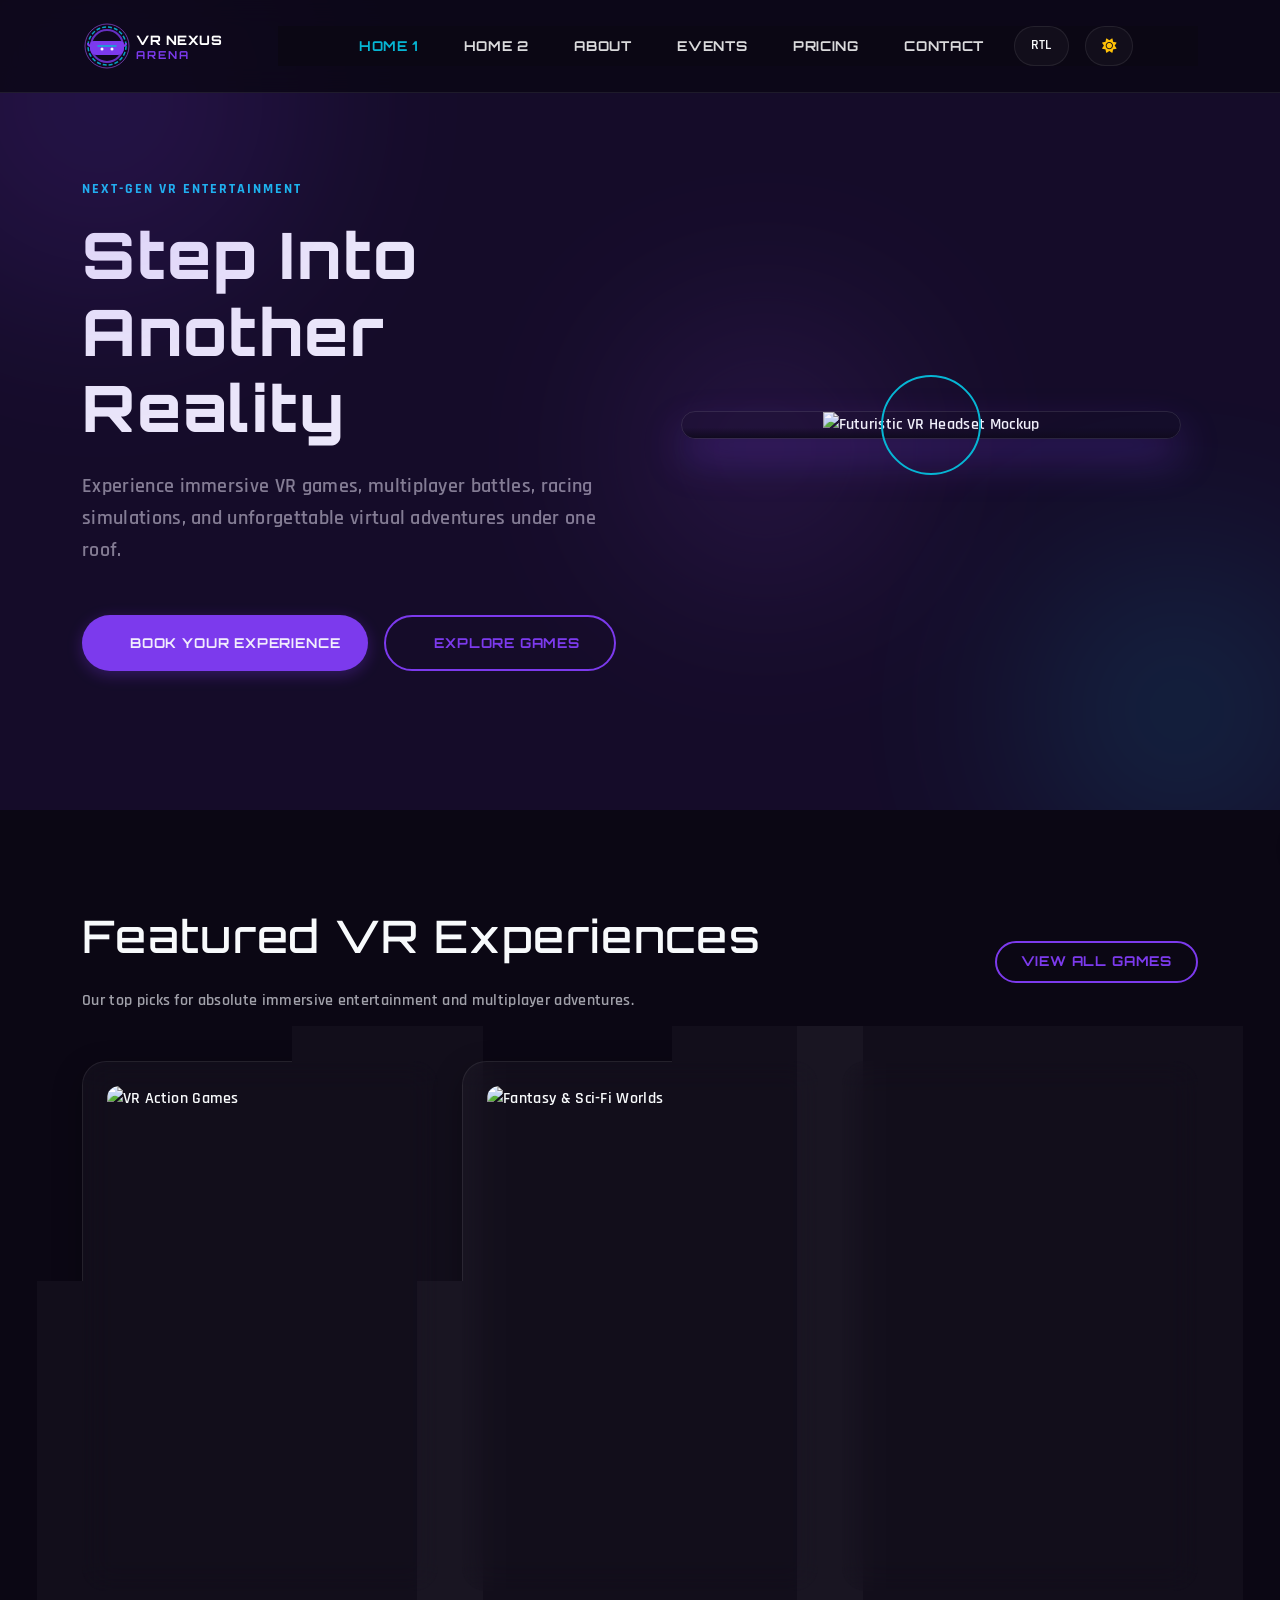
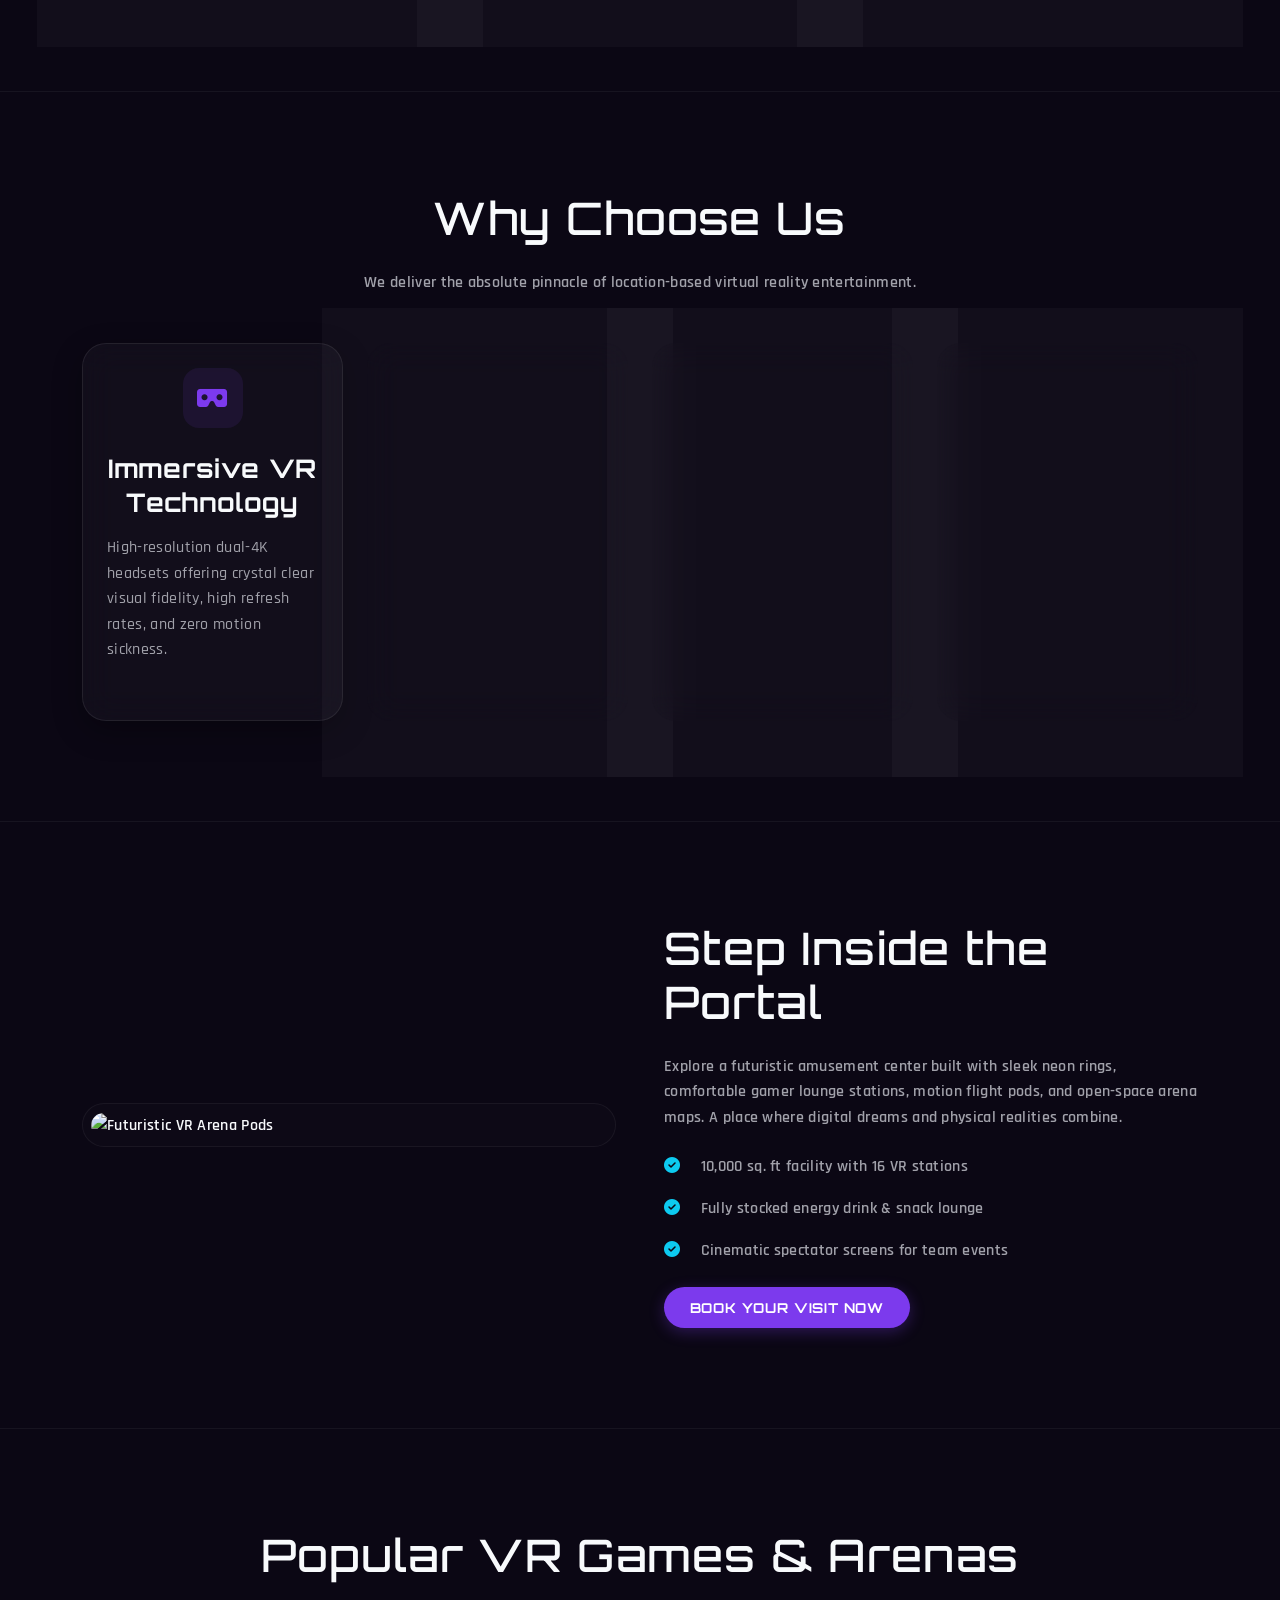
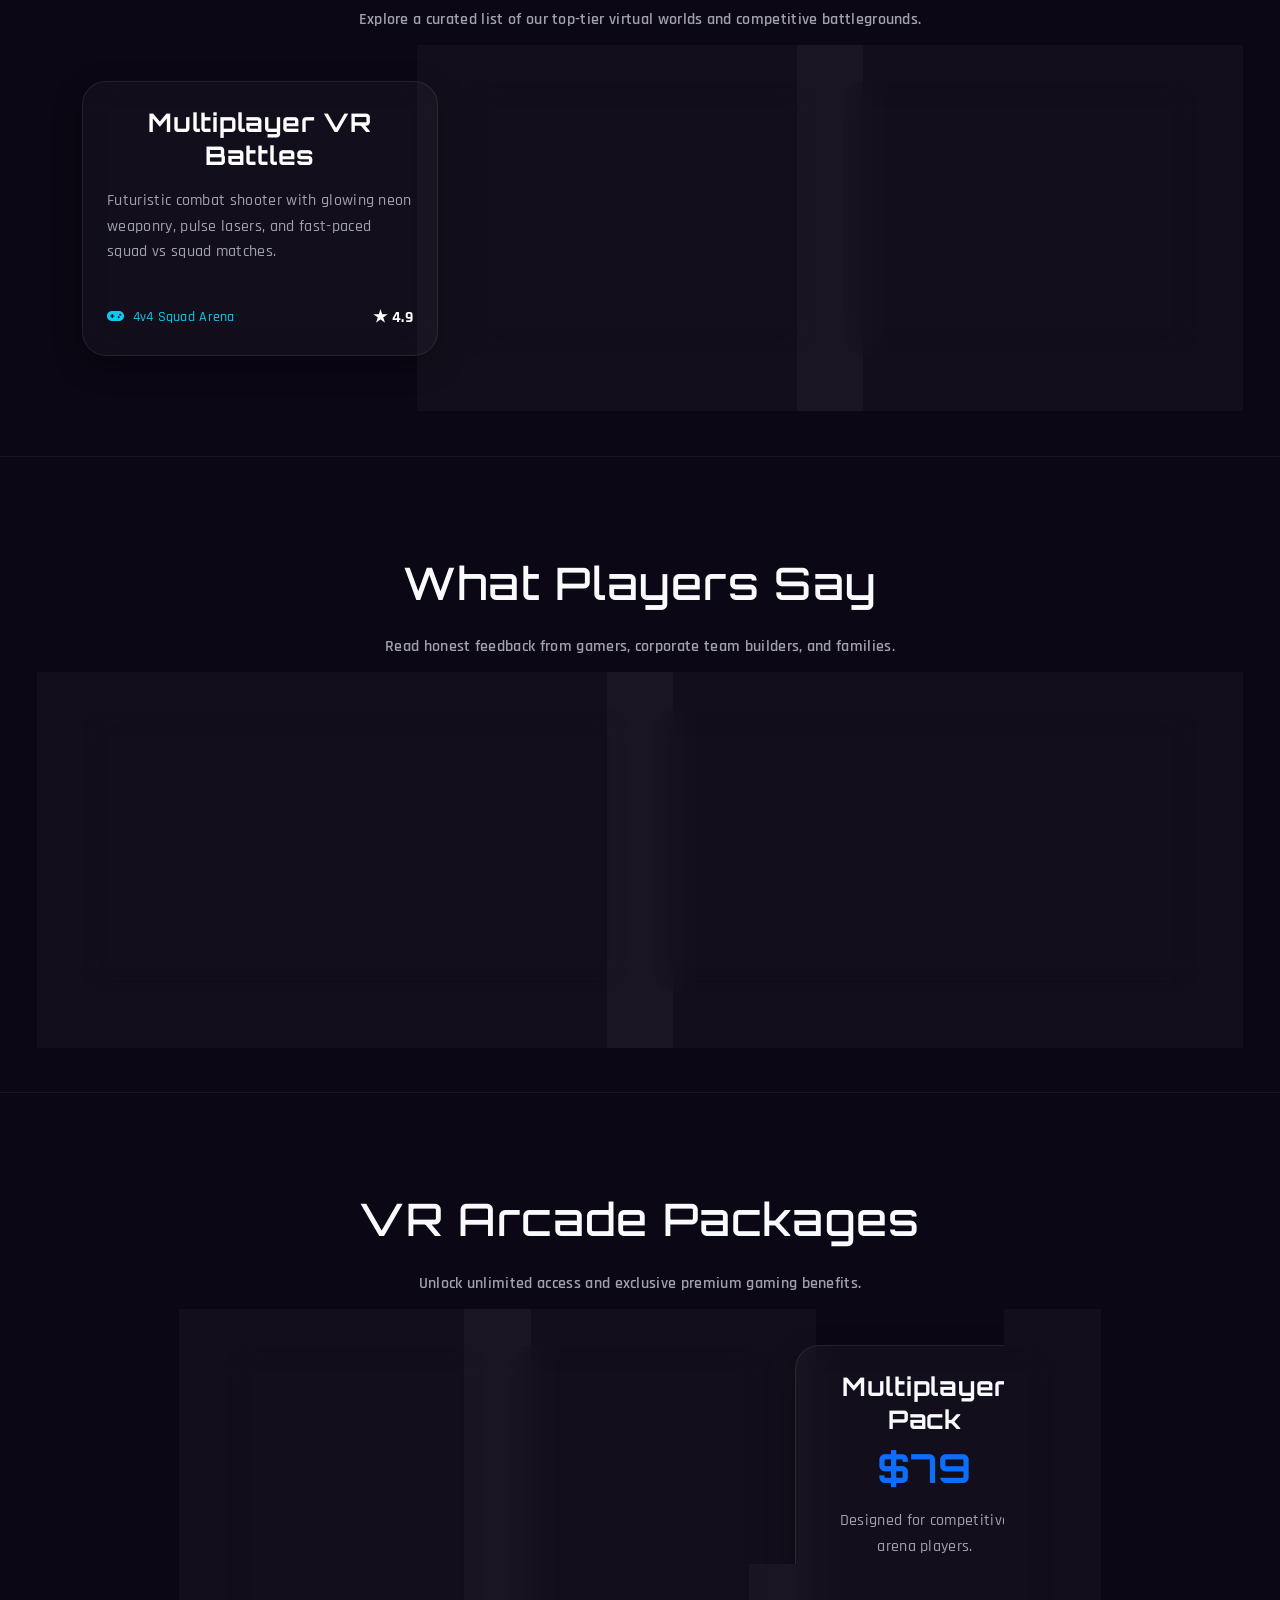
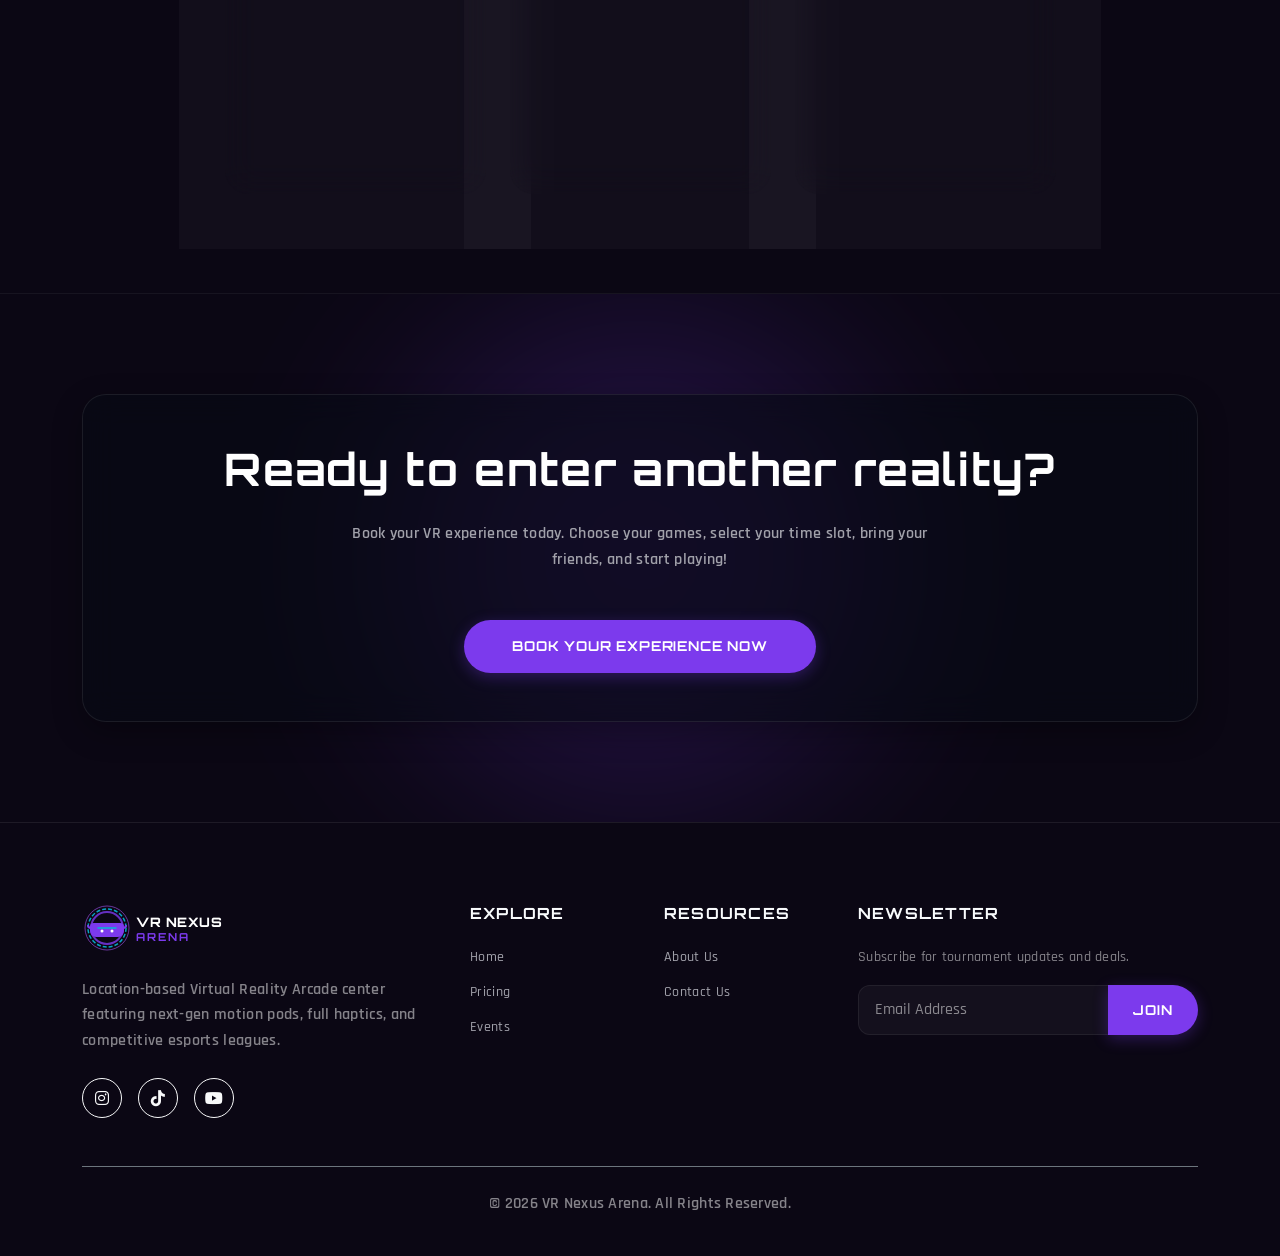
==== index.html @ faa91c92 "feat: complete VR & Immersive Gaming Arcade website theme, content, and gaming typography" ====
<!DOCTYPE html>
<html lang="en">
<head>
    <meta charset="UTF-8">
    <meta name="viewport" content="width=device-width, initial-scale=1.0">
    <title>VR Nexus Arena | Step Beyond Reality</title>
    <meta name="description" content="Enter worlds beyond imagination at VR Nexus Arena. Immersive virtual reality experiences, multiplayer battles, racing simulators, and gaming for all ages.">
    
    <!-- Bootstrap 5 CSS -->
    <link href="https://cdn.jsdelivr.net/npm/bootstrap@5.3.2/dist/css/bootstrap.min.css" rel="stylesheet">
    
    <!-- Font Awesome -->
    <link rel="stylesheet" href="https://cdnjs.cloudflare.com/ajax/libs/font-awesome/6.4.2/css/all.min.css">
    
    <!-- Swiper CSS -->
    <link rel="stylesheet" href="https://cdn.jsdelivr.net/npm/swiper@11/swiper-bundle.min.css">
    
    <!-- Custom CSS -->
    <link rel="stylesheet" href="assets/css/style.css">
    <link rel="stylesheet" href="assets/css/dark-mode.css">
    <link rel="stylesheet" href="assets/css/rtl.css">
    
    <!-- Custom Page Styles for Home 1 -->
    <style>
        .hero-visual-card {
            border-radius: 30px;
            overflow: hidden;
            box-shadow: 0 20px 40px rgba(124, 58, 237, 0.3);
            border: 1px solid rgba(255, 255, 255, 0.1);
            position: relative;
        }
        .hero-visual-card::after {
            content: '';
            position: absolute;
            top: 0; left: 0; right: 0; bottom: 0;
            background: linear-gradient(to bottom, transparent 60%, var(--dark-bg) 100%);
        }
        .pulse-ring {
            position: absolute;
            top: 50%;
            left: 50%;
            transform: translate(-50%, -50%);
            width: 100px;
            height: 100px;
            border-radius: 50%;
            border: 2px solid var(--secondary-color);
            animation: pulse-glow 2.5s infinite ease-out;
            pointer-events: none;
            z-index: 2;
        }
        @keyframes pulse-glow {
            0% { width: 100px; height: 100px; opacity: 1; }
            100% { width: 300px; height: 300px; opacity: 0; }
        }
        .feature-icon-wrapper {
            width: 60px;
            height: 60px;
            border-radius: 16px;
            background: rgba(124, 58, 237, 0.1);
            color: var(--primary-color);
            display: flex;
            align-items: center;
            justify-content: center;
            font-size: 1.5rem;
            margin: 0 auto 1.5rem auto;
            transition: var(--transition-smooth);
        }
        .glass-card:hover .feature-icon-wrapper {
            background: var(--primary-color);
            color: var(--text-light);
            transform: scale(1.1);
        }
        .card-img-top-wrap {
            height: 240px;
            overflow: hidden;
            border-radius: 12px;
            margin-bottom: 1.5rem;
            position: relative;
        }
        .card-img-top-wrap img {
            width: 100%;
            height: 100%;
            object-fit: cover;
            transition: var(--transition-smooth);
        }
        .glass-card:hover .card-img-top-wrap img {
            transform: scale(1.1);
        }
    </style>
    <link rel="icon" type="image/svg+xml" href="data:image/svg+xml,%3Csvg xmlns='http://www.w3.org/2000/svg' viewBox='0 0 64 64'%3E%3Crect width='64' height='64' rx='12' fill='%230B0714'/%3E%3Ccircle cx='32' cy='32' r='20' fill='none' stroke='%2306B6D4' stroke-width='2'/%3E%3Cpath d='M18 26h28a2 2 0 0 1 2 2v6a4 4 0 0 1-4 4H22a4 4 0 0 1-4-4v-6a2 2 0 0 1 2-2z' fill='%237C3AED'/%3E%3C/svg%3E">
</head>
<body class="dark-mode">

    <!-- Navbar -->
    <nav class="navbar navbar-expand-xl fixed-top navbar-custom py-3">
        <div class="container">
            <a class="navbar-brand d-flex align-items-center" href="index.html">
                <!-- SVG LOGO -->
                <svg xmlns="http://www.w3.org/2000/svg" viewBox="0 0 180 50" width="180" height="50" style="display: inline-block; vertical-align: middle;">
                  <circle cx="25" cy="25" r="16" fill="none" class="logo-ring-1" stroke-width="2" opacity="0.8" />
                  <circle cx="25" cy="25" r="19" fill="none" class="logo-ring-2" stroke-width="1.5" stroke-dasharray="4 2" opacity="0.9" />
                  <circle cx="25" cy="25" r="22" fill="none" class="logo-ring-3" stroke-width="1" opacity="0.6" />
                  <path d="M12 21h26a3 3 0 0 1 3 3v4a5 5 0 0 1-5 5H14a5 5 0 0 1-5-5v-4a3 3 0 0 1 3-3z" class="logo-visor" stroke-width="2" />
                  <path d="M16 25h18" class="logo-visor-accent" stroke-width="1.5" stroke-linecap="round" />
                  <circle cx="20" cy="28" r="1.5" class="logo-visor-dot" />
                  <circle cx="30" cy="28" r="1.5" class="logo-visor-dot" />
                  <path d="M9 25c-2 0-3-1-3-3" fill="none" class="logo-ring-1" stroke-width="2" />
                  <path d="M41 25c2 0 3-1 3-3" fill="none" class="logo-ring-1" stroke-width="2" />
                  <text class="logo-text-primary" x="54" y="24" font-family="'Orbitron', sans-serif" font-size="13" font-weight="800" letter-spacing="0.5">VR NEXUS</text>
                  <text class="logo-text-secondary" x="54" y="38" font-family="'Orbitron', sans-serif" font-size="11" font-weight="700" letter-spacing="2">ARENA</text>
                </svg>
            </a>
            <button class="navbar-toggler border-0 shadow-none" type="button" data-bs-toggle="offcanvas" data-bs-target="#offcanvasNavbar" aria-controls="offcanvasNavbar">
                <i class="fa-solid fa-bars fs-3"></i>
            </button>
            <div class="offcanvas offcanvas-end" tabindex="-1" id="offcanvasNavbar" aria-labelledby="offcanvasNavbarLabel">
                <div class="offcanvas-header justify-content-between border-bottom border-secondary">
                    <a class="navbar-brand d-flex align-items-center" href="index.html">
                        <!-- SVG LOGO -->
                        <svg xmlns="http://www.w3.org/2000/svg" viewBox="0 0 180 50" width="180" height="50" style="display: inline-block; vertical-align: middle;">
                          <circle cx="25" cy="25" r="16" fill="none" class="logo-ring-1" stroke-width="2" opacity="0.8" />
                          <circle cx="25" cy="25" r="19" fill="none" class="logo-ring-2" stroke-width="1.5" stroke-dasharray="4 2" opacity="0.9" />
                          <circle cx="25" cy="25" r="22" fill="none" class="logo-ring-3" stroke-width="1" opacity="0.6" />
                          <path d="M12 21h26a3 3 0 0 1 3 3v4a5 5 0 0 1-5 5H14a5 5 0 0 1-5-5v-4a3 3 0 0 1 3-3z" class="logo-visor" stroke-width="2" />
                          <path d="M16 25h18" class="logo-visor-accent" stroke-width="1.5" stroke-linecap="round" />
                          <circle cx="20" cy="28" r="1.5" class="logo-visor-dot" />
                          <circle cx="30" cy="28" r="1.5" class="logo-visor-dot" />
                          <path d="M9 25c-2 0-3-1-3-3" fill="none" class="logo-ring-1" stroke-width="2" />
                          <path d="M41 25c2 0 3-1 3-3" fill="none" class="logo-ring-1" stroke-width="2" />
                          <text class="logo-text-primary" x="54" y="24" font-family="'Orbitron', sans-serif" font-size="13" font-weight="800" letter-spacing="0.5">VR NEXUS</text>
                          <text class="logo-text-secondary" x="54" y="38" font-family="'Orbitron', sans-serif" font-size="11" font-weight="700" letter-spacing="2">ARENA</text>
                        </svg>
                    </a>
                    <button type="button" class="btn-close" data-bs-dismiss="offcanvas" aria-label="Close"></button>
                </div>
                <div class="offcanvas-body">
                    <ul class="navbar-nav ms-auto align-items-xl-center">
                        <li class="nav-item"><a class="nav-link active" href="index.html">Home 1</a></li>
                        <li class="nav-item"><a class="nav-link" href="home2.html">Home 2</a></li>
                        <li class="nav-item"><a class="nav-link" href="about.html">About</a></li>
                        <li class="nav-item"><a class="nav-link" href="events.html">Events</a></li>
                        <li class="nav-item"><a class="nav-link" href="pricing.html">Pricing</a></li>
                        <li class="nav-item"><a class="nav-link" href="contact.html">Contact</a></li>
                        <li class="nav-item ms-xl-3 d-flex gap-2 mt-3 mt-xl-0 align-items-center justify-content-center">
                            <a href="#" id="rtl-toggle" class="topbar-action px-3" aria-label="Toggle RTL">RTL</a>
                            <a href="#" id="theme-toggle" class="topbar-action px-3" aria-label="Toggle theme"><i class="fa-solid fa-moon"></i></a>
                        </li>
                    </ul>
                </div>
            </div>
        </div>
    </nav>

    <!-- Hero Section -->
    <header class="hero-section">
        <div class="hero-overlay"></div>
        <div class="glow-orb orb-1"></div>
        <div class="glow-orb orb-2"></div>
        <div class="glow-orb orb-3"></div>
        
        <div class="container hero-content">
            <div class="row align-items-center g-5 text-start">
                <div class="col-lg-6 text-center text-lg-start">
                    <p class="text-uppercase fw-bold text-info small mb-3" style="letter-spacing: 2px;">NEXT-GEN VR ENTERTAINMENT</p>
                    <h1 class="hero-title mb-4">Step Into Another Reality</h1>
                    <p class="lead mb-5 text-white-50" style="max-width: 550px;">Experience immersive VR games, multiplayer battles, racing simulations, and unforgettable virtual adventures under one roof.</p>
                    <div class="hero-cta d-flex gap-3 justify-content-center justify-content-lg-start flex-column flex-sm-row">
                        <button type="button" class="btn btn-premium px-5 py-3" data-bs-toggle="modal" data-bs-target="#bookingModal">Book Your Experience</button>
                        <a href="pricing.html" class="btn btn-outline-premium px-5 py-3">Explore Games</a>
                    </div>
                </div>
                <div class="col-lg-6 text-center position-relative">
                    <div class="pulse-ring"></div>
                    <div class="hero-visual-card mx-auto" style="max-width: 500px;">
                        <img src="https://images.unsplash.com/photo-1593508512255-86ab42a8e620?w=800&q=80" alt="Futuristic VR Headset Mockup" class="img-fluid" style="width: 100%; height: auto;">
                    </div>
                </div>
            </div>
        </div>
    </header>

    <!-- Main Content -->
    <main>
        <!-- Featured Experiences (Swiper) -->
        <section class="section-padding" style="background: rgba(255,255,255,0.01);">
            <div class="container">
                <div class="d-flex flex-column flex-md-row justify-content-between align-items-center mb-5 fade-up">
                    <div class="text-center text-md-start">
                        <h2 class="section-title text-start">Featured VR Experiences</h2>
                        <p class="text-muted mb-0">Our top picks for absolute immersive entertainment and multiplayer adventures.</p>
                    </div>
                    <a href="pricing.html" class="btn btn-outline-premium mt-4 mt-md-0">View All Games</a>
                </div>

                <div class="row g-4">
                    <!-- Card 1 -->
                    <div class="col-lg-4">
                        <div class="glass-card p-4 h-100 d-flex flex-column">
                            <div class="card-img-top-wrap">
                                <img src="https://encrypted-tbn0.gstatic.com/images?q=tbn:ANd9GcSDJVJPW1FenTFkZV3Kf7AJ3zDolTMUZGITcjbRr8s4XozxHO5q-CiFyrs&s=10" alt="VR Action Games">
                            </div>
                            <h4 class="text-white mb-2">VR Action Games</h4>
                            <p class="text-muted small mb-4">Fight off hordes of the undead together with your friends in tactical combat and post-apocalyptic environments.</p>
                            <div class="d-flex justify-content-between align-items-center mt-auto">
                                <span class="text-info small"><i class="fa-regular fa-clock me-1"></i> 45 Mins</span>
                                <button type="button" class="btn btn-outline-premium btn-sm py-2" data-bs-toggle="modal" data-bs-target="#bookingModal">Book Session</button>
                            </div>
                        </div>
                    </div>
                    <!-- Card 2 -->
                    <div class="col-lg-4">
                        <div class="glass-card p-4 h-100 d-flex flex-column">
                            <div class="card-img-top-wrap">
                                <img src="https://images.unsplash.com/photo-1592478411213-6153e4ebc07d?w=800&q=80" alt="Fantasy & Sci-Fi Worlds" style="object-position: top;">
                            </div>
                            <h4 class="text-white mb-2">Fantasy & Sci-Fi Worlds</h4>
                            <p class="text-muted small mb-4">Navigate through starry galaxies, steer cosmic spaceships, and explore uncharted alien civilizations.</p>
                            <div class="d-flex justify-content-between align-items-center mt-auto">
                                <span class="text-info small"><i class="fa-regular fa-clock me-1"></i> 60 Mins</span>
                                <button type="button" class="btn btn-outline-premium btn-sm py-2" data-bs-toggle="modal" data-bs-target="#bookingModal">Book Session</button>
                            </div>
                        </div>
                    </div>
                    <!-- Card 3 -->
                    <div class="col-lg-4">
                        <div class="glass-card p-4 h-100 d-flex flex-column">
                            <div class="card-img-top-wrap">
                                <img src="https://images.unsplash.com/photo-1511512578047-dfb367046420?w=800&q=80" alt="Racing & Driving Simulators">
                            </div>
                            <h4 class="text-white mb-2">Racing & Driving Simulators</h4>
                            <p class="text-muted small mb-4">Sit inside full-motion gaming rigs and race precision supercars around world-famous championship tracks.</p>
                            <div class="d-flex justify-content-between align-items-center mt-auto">
                                <span class="text-info small"><i class="fa-regular fa-clock me-1"></i> 30 Mins</span>
                                <button type="button" class="btn btn-outline-premium btn-sm py-2" data-bs-toggle="modal" data-bs-target="#bookingModal">Book Session</button>
                            </div>
                        </div>
                    </div>
                </div>

            </div>
        </section>

        <!-- Why Choose Us -->
        <section class="section-padding bg-light">
            <div class="container">
                <div class="text-center mb-5 fade-up">
                    <h2 class="section-title">Why Choose Us</h2>
                    <p class="text-muted mx-auto" style="max-width: 600px;">We deliver the absolute pinnacle of location-based virtual reality entertainment.</p>
                </div>
                
                <div class="row g-4">
                    <div class="col-md-6 col-lg-3 fade-up">
                        <div class="glass-card p-4 text-center text-lg-start h-100">
                            <div class="feature-icon-wrapper">
                                <i class="fa-solid fa-vr-cardboard"></i>
                            </div>
                            <h4 class="mb-3">Immersive VR Technology</h4>
                            <p class="text-muted small mb-0">High-resolution dual-4K headsets offering crystal clear visual fidelity, high refresh rates, and zero motion sickness.</p>
                        </div>
                    </div>
                    <div class="col-md-6 col-lg-3 fade-up" style="transition-delay: 0.1s;">
                        <div class="glass-card p-4 text-center text-lg-start h-100">
                            <div class="feature-icon-wrapper" style="color: var(--secondary-color); background: rgba(6, 182, 212, 0.1);">
                                <i class="fa-solid fa-gamepad"></i>
                            </div>
                            <h4 class="mb-3">Premium Gaming Equipment</h4>
                            <p class="text-muted small mb-0">Bhaptics tactile feedback vests, force-feedback racing rigs, and omni treadmills for complete sensory immersion.</p>
                        </div>
                    </div>
                    <div class="col-md-6 col-lg-3 fade-up" style="transition-delay: 0.2s;">
                        <div class="glass-card p-4 text-center text-lg-start h-100">
                            <div class="feature-icon-wrapper" style="color: var(--accent-color); background: rgba(168, 85, 247, 0.1);">
                                <i class="fa-solid fa-people-group"></i>
                            </div>
                            <h4 class="mb-3">Multiplayer Experiences</h4>
                            <p class="text-muted small mb-0">Full-scale multiplayer arena maps that sync up squads inside a single shared virtual room with real-time tracking.</p>
                        </div>
                    </div>
                    <div class="col-md-6 col-lg-3 fade-up" style="transition-delay: 0.3s;">
                        <div class="glass-card p-4 text-center text-lg-start h-100">
                            <div class="feature-icon-wrapper" style="color: var(--highlight-color); background: rgba(34, 211, 238, 0.1);">
                                <i class="fa-solid fa-shield-halved"></i>
                            </div>
                            <h4 class="mb-3">Friendly & Safe Environment</h4>
                            <p class="text-muted small mb-0">Spacious physical game pods designed for player safety, medical-grade sanitizing after every run, and dedicated guides.</p>
                        </div>
                    </div>
                </div>
            </div>
        </section>

        <!-- VR Arena Preview (Showcase) -->
        <section class="section-padding" style="background: rgba(8,11,20,0.5);">
            <div class="container">
                <div class="row align-items-center g-5">
                    <div class="col-lg-6 fade-up">
                        <div class="position-relative p-2" style="border: 1px solid rgba(255,255,255,0.05); border-radius: 24px; background: rgba(255,255,255,0.01);">
                            <img src="https://images.unsplash.com/photo-1538481199705-c710c4e965fc?w=800&q=80" alt="Futuristic VR Arena Pods" class="img-fluid rounded-4">
                        </div>
                    </div>
                    <div class="col-lg-6 fade-up" style="transition-delay: 0.2s;">
                        <h2 class="section-title text-center text-lg-start mb-4">Step Inside the Portal</h2>
                        <p class="text-muted mb-4">Explore a futuristic amusement center built with sleek neon rings, comfortable gamer lounge stations, motion flight pods, and open-space arena maps. A place where digital dreams and physical realities combine.</p>
                        <ul class="list-unstyled text-muted mb-4">
                            <li class="mb-3"><i class="fa-solid fa-circle-check text-info me-3"></i> 10,000 sq. ft facility with 16 VR stations</li>
                            <li class="mb-3"><i class="fa-solid fa-circle-check text-info me-3"></i> Fully stocked energy drink & snack lounge</li>
                            <li class="mb-3"><i class="fa-solid fa-circle-check text-info me-3"></i> Cinematic spectator screens for team events</li>
                        </ul>
                        <div class="text-center text-lg-start">
                            <button type="button" class="btn btn-premium" data-bs-toggle="modal" data-bs-target="#bookingModal">Book Your Visit Now</button>
                        </div>
                    </div>
                </div>
            </div>
        </section>

        <!-- Popular Games Grid -->
        <section class="section-padding bg-light">
            <div class="container">
                <div class="text-center mb-5 fade-up">
                    <h2 class="section-title">Popular VR Games & Arenas</h2>
                    <p class="text-muted mx-auto" style="max-width: 600px;">Explore a curated list of our top-tier virtual worlds and competitive battlegrounds.</p>
                </div>
                
                <div class="row g-4 justify-content-md-center">
                    <!-- Game 1 -->
                    <div class="col-md-6 col-lg-4 fade-up">
                        <div class="glass-card p-4 h-100 d-flex flex-column">
                            <h4 class="mb-3 text-white">Multiplayer VR Battles</h4>
                            <p class="text-muted small">Futuristic combat shooter with glowing neon weaponry, pulse lasers, and fast-paced squad vs squad matches.</p>
                            <div class="d-flex justify-content-between align-items-center mt-auto pt-4">
                                <span class="text-info small"><i class="fa-solid fa-gamepad me-1"></i> 4v4 Squad Arena</span>
                                <span class="text-white fw-bold">★ 4.9</span>
                            </div>
                        </div>
                    </div>
                    <!-- Game 2 -->
                    <div class="col-md-6 col-lg-4 fade-up" style="transition-delay: 0.1s;">
                        <div class="glass-card p-4 h-100 d-flex flex-column">
                            <h4 class="mb-3 text-white">Horror & Adventure</h4>
                            <p class="text-muted small">Haunted survival encounters and mysterious escape labyrinths designed for brave players and teams.</p>
                            <div class="d-flex justify-content-between align-items-center mt-auto pt-4">
                                <span class="text-info small"><i class="fa-solid fa-ghost me-1"></i> Immersive Horror</span>
                                <span class="text-white fw-bold">★ 4.8</span>
                            </div>
                        </div>
                    </div>
                    <!-- Game 3 -->
                    <div class="col-md-6 col-lg-4 fade-up" style="transition-delay: 0.2s;">
                        <div class="glass-card p-4 h-100 d-flex flex-column">
                            <h4 class="mb-3 text-white">Sports VR & Racing</h4>
                            <p class="text-muted small">Step into VR boxing rings, extreme flight simulations, and high-speed formula track championships.</p>
                            <div class="d-flex justify-content-between align-items-center mt-auto pt-4">
                                <span class="text-info small"><i class="fa-solid fa-flag-checkered me-1"></i> Motion Simulator</span>
                                <span class="text-white fw-bold">★ 4.9</span>
                            </div>
                        </div>
                    </div>
                </div>
            </div>
        </section>

        <!-- Customer Reviews -->
        <section class="section-padding" style="background: rgba(8,11,20,0.6);">
            <div class="container">
                <div class="text-center mb-5 fade-up">
                    <h2 class="section-title">What Players Say</h2>
                    <p class="text-muted mx-auto" style="max-width: 600px;">Read honest feedback from gamers, corporate team builders, and families.</p>
                </div>
                
                <div class="row g-4">
                    <div class="col-md-6 fade-up">
                        <div class="glass-card p-5 position-relative overflow-hidden h-100">
                            <i class="fa-solid fa-quote-right position-absolute top-0 end-0 p-4 fs-1 opacity-10 text-primary"></i>
                            <div class="d-flex align-items-center mb-4">
                                <img src="https://images.unsplash.com/photo-1560250097-0b93528c311a?w=100&q=80" alt="Reviewer" class="rounded-circle me-3" style="width: 60px; height: 60px; object-fit: cover;">
                                <div>
                                    <h5 class="mb-0 text-white">Austin Mercer</h5>
                                    <span class="text-info small">Competitive VR Gamer</span>
                                </div>
                            </div>
                            <p class="text-muted fst-italic mb-0">"The multiplayer Battle Arena was mind-blowing! Absolutely zero latency, the trackers felt like a direct extension of my arms, and the graphics were spectacular. Can't wait to register for the next tournament."</p>
                        </div>
                    </div>
                    <div class="col-md-6 fade-up" style="transition-delay: 0.1s;">
                        <div class="glass-card p-5 position-relative overflow-hidden h-100">
                            <i class="fa-solid fa-quote-right position-absolute top-0 end-0 p-4 fs-1 opacity-10 text-primary"></i>
                            <div class="d-flex align-items-center mb-4">
                                <img src="https://images.unsplash.com/photo-1573496359142-b8d87734a5a2?w=100&q=80" alt="Reviewer" class="rounded-circle me-3" style="width: 60px; height: 60px; object-fit: cover;">
                                <div>
                                    <h5 class="mb-0 text-white">Elena Rostova</h5>
                                    <span class="text-info small">Corporate Event Coordinator</span>
                                </div>
                            </div>
                            <p class="text-muted fst-italic mb-0">"We booked the entire facility for our annual corporate team building event. The staff was incredibly helpful, explaining all gear to beginner users. Our team is still talking about the Zombie game weeks later!"</p>
                        </div>
                    </div>
                </div>
            </div>
        </section>

        <!-- Membership Plans -->
        <section class="section-padding bg-light">
            <div class="container">
                <div class="text-center mb-5 fade-up">
                    <h2 class="section-title">VR Arcade Packages</h2>
                    <p class="text-muted mx-auto" style="max-width: 600px;">Unlock unlimited access and exclusive premium gaming benefits.</p>
                </div>
                
                <div class="row g-4 justify-content-center">
                    <!-- Plan 1 -->
                    <div class="col-md-6 col-lg-3 fade-up">
                        <div class="glass-card p-4 text-center h-100 d-flex flex-column">
                            <h4 class="mb-2">Quick VR Session</h4>
                            <h3 class="display-6 fw-bold mb-3 text-primary" style="font-family: var(--font-alt);">$25</h3>
                            <p class="text-muted small mb-4">Perfect for quick races or solo action trials.</p>
                            <ul class="list-unstyled text-muted small text-start mb-4 mt-auto">
                                <li class="mb-2"><i class="fa-solid fa-check text-info me-2"></i> 30 Mins Station Time</li>
                                <li class="mb-2"><i class="fa-solid fa-check text-info me-2"></i> Standard VR Pod Access</li>
                                <li class="mb-2"><i class="fa-solid fa-check text-info me-2"></i> Full Equipment Included</li>
                            </ul>
                            <button type="button" class="btn btn-outline-premium w-100 mt-auto" data-bs-toggle="modal" data-bs-target="#bookingModal">Book Session</button>
                        </div>
                    </div>
                    <!-- Plan 2 -->
                    <div class="col-md-6 col-lg-3 fade-up" style="transition-delay: 0.1s;">
                        <div class="glass-card p-4 text-center h-100 d-flex flex-column" style="border-color: var(--secondary-color) !important; box-shadow: 0 10px 25px rgba(6,182,212,0.15);">
                            <h4 class="mb-2">Explorer Pass</h4>
                            <h3 class="display-6 fw-bold mb-3 text-info" style="font-family: var(--font-alt);">$45</h3>
                            <p class="text-muted small mb-4">Ideal for gaming duos and squads.</p>
                            <ul class="list-unstyled text-muted small text-start mb-4 mt-auto">
                                <li class="mb-2"><i class="fa-solid fa-check text-info me-2"></i> 60 Mins Station Time</li>
                                <li class="mb-2"><i class="fa-solid fa-check text-info me-2"></i> All VR Experiences</li>
                                <li class="mb-2"><i class="fa-solid fa-check text-info me-2"></i> Bhaptics Vest Included</li>
                                <li class="mb-2"><i class="fa-solid fa-check text-info me-2"></i> 10% Snack/Drink Discount</li>
                            </ul>
                            <button type="button" class="btn btn-premium w-100 mt-auto" data-bs-toggle="modal" data-bs-target="#bookingModal">Book Session</button>
                        </div>
                    </div>
                    <!-- Plan 3 -->
                    <div class="col-md-6 col-lg-3 fade-up" style="transition-delay: 0.2s;">
                        <div class="glass-card p-4 text-center h-100 d-flex flex-column">
                            <h4 class="mb-2">Multiplayer Pack</h4>
                            <h3 class="display-6 fw-bold mb-3 text-primary" style="font-family: var(--font-alt);">$79</h3>
                            <p class="text-muted small mb-4">Designed for competitive arena players.</p>
                            <ul class="list-unstyled text-muted small text-start mb-4 mt-auto">
                                <li class="mb-2"><i class="fa-solid fa-check text-info me-2"></i> 90 Mins Multi-Station Time</li>
                                <li class="mb-2"><i class="fa-solid fa-check text-info me-2"></i> All Simulators & Rigs</li>
                                <li class="mb-2"><i class="fa-solid fa-check text-info me-2"></i> Full Haptics Integration</li>
                                <li class="mb-2"><i class="fa-solid fa-check text-info me-2"></i> Tournament Priority Entry</li>
                            </ul>
                            <button type="button" class="btn btn-outline-premium w-100 mt-auto" data-bs-toggle="modal" data-bs-target="#bookingModal">Book Session</button>
                        </div>
                    </div>
                </div>
            </div>
        </section>

        <!-- Booking CTA Section -->
        <section class="section-padding position-relative overflow-hidden">
            <div class="glow-orb" style="width: 500px; height: 500px; background: var(--primary-color); top: 50%; left: 50%; transform: translate(-50%, -50%); opacity: 0.2;"></div>
            <div class="container position-relative z-2">
                <div class="glass-card text-center py-5 fade-up" style="background: rgba(8,11,20,0.6) !important;">
                    <h2 class="text-white mb-4">Ready to enter another reality?</h2>
                    <p class="text-muted mb-5 mx-auto" style="max-width: 600px;">Book your VR experience today. Choose your games, select your time slot, bring your friends, and start playing!</p>
                    <button type="button" class="btn btn-premium px-5 py-3" data-bs-toggle="modal" data-bs-target="#bookingModal">Book Your Experience Now</button>
                </div>
            </div>
        </section>
    </main>

    <!-- Footer -->
    <footer class="footer">
        <div class="container">
            <div class="row g-5">
                <div class="col-lg-4 text-center text-lg-start">
                    <a class="navbar-brand d-inline-block mb-4" href="index.html">
                        <!-- SVG LOGO -->
                        <svg xmlns="http://www.w3.org/2000/svg" viewBox="0 0 180 50" width="180" height="50" style="display: inline-block; vertical-align: middle;">
                          <circle cx="25" cy="25" r="16" fill="none" class="logo-ring-1" stroke-width="2" opacity="0.8" />
                          <circle cx="25" cy="25" r="19" fill="none" class="logo-ring-2" stroke-width="1.5" stroke-dasharray="4 2" opacity="0.9" />
                          <circle cx="25" cy="25" r="22" fill="none" class="logo-ring-3" stroke-width="1" opacity="0.6" />
                          <path d="M12 21h26a3 3 0 0 1 3 3v4a5 5 0 0 1-5 5H14a5 5 0 0 1-5-5v-4a3 3 0 0 1 3-3z" class="logo-visor" stroke-width="2" />
                          <path d="M16 25h18" class="logo-visor-accent" stroke-width="1.5" stroke-linecap="round" />
                          <circle cx="20" cy="28" r="1.5" class="logo-visor-dot" />
                          <circle cx="30" cy="28" r="1.5" class="logo-visor-dot" />
                          <path d="M9 25c-2 0-3-1-3-3" fill="none" class="logo-ring-1" stroke-width="2" />
                          <path d="M41 25c2 0 3-1 3-3" fill="none" class="logo-ring-1" stroke-width="2" />
                          <text class="logo-text-primary" x="54" y="24" font-family="'Orbitron', sans-serif" font-size="13" font-weight="800" letter-spacing="0.5">VR NEXUS</text>
                          <text class="logo-text-secondary" x="54" y="38" font-family="'Orbitron', sans-serif" font-size="11" font-weight="700" letter-spacing="2">ARENA</text>
                        </svg>
                    </a>
                    <p class="text-white-50 mb-4">Location-based Virtual Reality Arcade center featuring next-gen motion pods, full haptics, and competitive esports leagues.</p>
                    <div class="d-flex gap-3 justify-content-center justify-content-lg-start">
                        <a href="#" class="btn btn-outline-light rounded-circle p-2" style="width: 40px; height: 40px; display: inline-flex; align-items: center; justify-content: center;"><i class="fa-brands fa-instagram"></i></a>
                        <a href="#" class="btn btn-outline-light rounded-circle p-2" style="width: 40px; height: 40px; display: inline-flex; align-items: center; justify-content: center;"><i class="fa-brands fa-tiktok"></i></a>
                        <a href="#" class="btn btn-outline-light rounded-circle p-2" style="width: 40px; height: 40px; display: inline-flex; align-items: center; justify-content: center;"><i class="fa-brands fa-youtube"></i></a>
                    </div>
                </div>
                <div class="col-lg-2 col-md-4 text-center text-md-start">
                    <h5 class="footer-title">Explore</h5>
                    <a href="index.html" class="footer-link">Home</a>
                    <a href="pricing.html" class="footer-link">Pricing</a>
                    <a href="events.html" class="footer-link">Events</a>
                </div>
                <div class="col-lg-2 col-md-4 text-center text-md-start">
                    <h5 class="footer-title">Resources</h5>
                    <a href="about.html" class="footer-link">About Us</a>
                    <a href="contact.html" class="footer-link">Contact Us</a>
                </div>
                <div class="col-lg-4 col-md-4 text-center text-md-start">
                    <h5 class="footer-title">Newsletter</h5>
                    <p class="text-white-50 small mb-3">Subscribe for tournament updates and deals.</p>
                    <div class="input-group mb-3 justify-content-center justify-content-md-start">
                        <input type="email" class="form-control bg-transparent text-white border-secondary shadow-none" placeholder="Email Address">
                        <button class="btn btn-premium" type="button">Join</button>
                    </div>
                </div>
            </div>
            <div class="border-top border-secondary mt-5 pt-4 text-center text-white-50 small">
                <p class="mb-0">&copy; 2026 VR Nexus Arena. All Rights Reserved.</p>
            </div>
        </div>
    </footer>

    <!-- Booking Modal -->
    <div class="modal fade" id="bookingModal" tabindex="-1" aria-labelledby="bookingModalLabel" aria-hidden="true">
        <div class="modal-dialog modal-dialog-centered modal-lg">
            <div class="modal-content glass-card p-4 text-start" style="background: var(--dark-bg) !important; border: 1px solid var(--primary-color) !important; color: white !important;">
                <div class="modal-header border-0 p-0 mb-4 justify-content-between">
                    <h3 class="modal-title" id="bookingModalLabel" style="font-family: var(--font-heading); font-weight: 800; color: white !important;">Book Your VR Session</h3>
                    <button type="button" class="btn-close btn-close-white" data-bs-dismiss="modal" aria-label="Close"></button>
                </div>
                <div class="modal-body p-0">
                    <div class="d-flex justify-content-between mb-4 text-center position-relative">
                        <div class="booking-step active" data-step="1" style="z-index: 1;">
                            <span class="step-num d-block rounded-circle bg-primary text-white mx-auto mb-2" style="width: 30px; height: 30px; line-height: 30px;">1</span>
                            <span class="step-title small" style="font-family: var(--font-alt);">Experience</span>
                        </div>
                        <div class="booking-step" data-step="2" style="z-index: 1;">
                            <span class="step-num d-block rounded-circle bg-secondary text-white mx-auto mb-2" style="width: 30px; height: 30px; line-height: 30px; background-color: rgba(255,255,255,0.1) !important;">2</span>
                            <span class="step-title small" style="font-family: var(--font-alt);">Date & Time</span>
                        </div>
                        <div class="booking-step" data-step="3" style="z-index: 1;">
                            <span class="step-num d-block rounded-circle bg-secondary text-white mx-auto mb-2" style="width: 30px; height: 30px; line-height: 30px; background-color: rgba(255,255,255,0.1) !important;">3</span>
                            <span class="step-title small" style="font-family: var(--font-alt);">Players</span>
                        </div>
                        <div class="booking-step" data-step="4" style="z-index: 1;">
                            <span class="step-num d-block rounded-circle bg-secondary text-white mx-auto mb-2" style="width: 30px; height: 30px; line-height: 30px; background-color: rgba(255,255,255,0.1) !important;">4</span>
                            <span class="step-title small" style="font-family: var(--font-alt);">Payment</span>
                        </div>
                        <div class="booking-step" data-step="5" style="z-index: 1;">
                            <span class="step-num d-block rounded-circle bg-secondary text-white mx-auto mb-2" style="width: 30px; height: 30px; line-height: 30px; background-color: rgba(255,255,255,0.1) !important;">5</span>
                            <span class="step-title small" style="font-family: var(--font-alt);">Confirm</span>
                        </div>
                        <div class="position-absolute" style="top: 15px; left: 10%; right: 10%; height: 2px; background: rgba(255,255,255,0.1); z-index: 0;"></div>
                    </div>

                    <form id="bookingForm">
                        <!-- Step 1: Select Experience -->
                        <div class="booking-step-content" id="step-1">
                            <h4 class="mb-3" style="color: white !important;">Choose an Experience</h4>
                            <div class="row g-3">
                                <div class="col-md-6">
                                    <div class="glass-card p-3 experience-option cursor-pointer" data-exp="Zombie Survival" style="border: 1px solid rgba(255,255,255,0.1);">
                                        <h5>Zombie Survival</h5>
                                        <p class="small text-white-50 mb-0">Action/Horror | 45 Mins</p>
                                    </div>
                                </div>
                                <div class="col-md-6">
                                    <div class="glass-card p-3 experience-option cursor-pointer" data-exp="Space Exploration" style="border: 1px solid rgba(255,255,255,0.1);">
                                        <h5>Space Exploration</h5>
                                        <p class="small text-white-50 mb-0">Adventure/Sci-Fi | 60 Mins</p>
                                    </div>
                                </div>
                                <div class="col-md-6">
                                    <div class="glass-card p-3 experience-option cursor-pointer" data-exp="Racing Simulator" style="border: 1px solid rgba(255,255,255,0.1);">
                                        <h5>Racing Simulator</h5>
                                        <p class="small text-white-50 mb-0">Sports/Simulation | 30 Mins</p>
                                    </div>
                                </div>
                                <div class="col-md-6">
                                    <div class="glass-card p-3 experience-option cursor-pointer" data-exp="Multiplayer Battle Arena" style="border: 1px solid rgba(255,255,255,0.1);">
                                        <h5>Battle Arena</h5>
                                        <p class="small text-white-50 mb-0">Action/E-sports | 45 Mins</p>
                                    </div>
                                </div>
                            </div>
                            <div class="text-end mt-4">
                                <button type="button" class="btn btn-premium next-step">Next Step <i class="fa-solid fa-arrow-right ms-2"></i></button>
                            </div>
                        </div>

                        <!-- Step 2: Date & Time -->
                        <div class="booking-step-content d-none" id="step-2">
                            <h4 class="mb-3" style="color: white !important;">Select Date & Time Slot</h4>
                            <div class="row g-3">
                                <div class="col-md-6">
                                    <label class="form-label text-white-50 small">Date</label>
                                    <input type="date" class="form-control text-white border-secondary bg-transparent shadow-none" id="bookingDate" required>
                                </div>
                                <div class="col-md-6">
                                    <label class="form-label text-white-50 small">Station</label>
                                    <select class="form-select text-white border-secondary bg-transparent shadow-none" id="bookingStation">
                                        <option value="Station Alpha" style="background:#0B0714; color:#fff;">Station Alpha (Standard Pod)</option>
                                        <option value="Station Beta" style="background:#0B0714; color:#fff;">Station Beta (Premium Pod)</option>
                                        <option value="Station Gamma" style="background:#0B0714; color:#fff;">Station Gamma (Racing Rig)</option>
                                        <option value="Station Delta" style="background:#0B0714; color:#fff;">Station Delta (Omni Treadmill)</option>
                                    </select>
                                </div>
                                <div class="col-12">
                                    <label class="form-label text-white-50 small">Available Time Slots</label>
                                    <div class="row g-2" id="timeSlotsContainer">
                                        <div class="col-4 col-sm-3"><button type="button" class="btn btn-outline-premium w-100 time-slot-btn" data-time="10:00 AM">10:00 AM</button></div>
                                        <div class="col-4 col-sm-3"><button type="button" class="btn btn-outline-premium w-100 time-slot-btn" data-time="12:00 PM">12:00 PM</button></div>
                                        <div class="col-4 col-sm-3"><button type="button" class="btn btn-outline-premium w-100 time-slot-btn" data-time="02:00 PM">02:00 PM</button></div>
                                        <div class="col-4 col-sm-3"><button type="button" class="btn btn-outline-premium w-100 time-slot-btn" data-time="04:00 PM">04:00 PM</button></div>
                                        <div class="col-4 col-sm-3"><button type="button" class="btn btn-outline-premium w-100 time-slot-btn" data-time="06:00 PM">06:00 PM</button></div>
                                        <div class="col-4 col-sm-3"><button type="button" class="btn btn-outline-premium w-100 time-slot-btn" data-time="08:00 PM">08:00 PM</button></div>
                                        <div class="col-4 col-sm-3"><button type="button" class="btn btn-outline-premium w-100 time-slot-btn" data-time="10:00 PM">10:00 PM</button></div>
                                    </div>
                                </div>
                            </div>
                            <div class="d-flex justify-content-between mt-4">
                                <button type="button" class="btn btn-outline-premium prev-step"><i class="fa-solid fa-arrow-left me-2"></i> Back</button>
                                <button type="button" class="btn btn-premium next-step">Next Step <i class="fa-solid fa-arrow-right ms-2"></i></button>
                            </div>
                        </div>

                        <!-- Step 3: Participants -->
                        <div class="booking-step-content d-none" id="step-3">
                            <h4 class="mb-3" style="color: white !important;">Add Participants</h4>
                            <div class="row g-3">
                                <div class="col-md-6">
                                    <label class="form-label text-white-50 small">Number of Participants</label>
                                    <input type="number" class="form-control text-white border-secondary bg-transparent shadow-none" id="bookingParticipants" min="1" max="8" value="1">
                                </div>
                                <div class="col-md-6">
                                    <label class="form-label text-white-50 small">Age Group</label>
                                    <select class="form-select text-white border-secondary bg-transparent shadow-none" id="bookingAge">
                                        <option style="background:#0B0714; color:#fff;" value="Adults (18+)">Adults (18+)</option>
                                        <option style="background:#0B0714; color:#fff;" value="Teens (13-17)">Teens (13-17)</option>
                                        <option style="background:#0B0714; color:#fff;" value="Kids (8-12)">Kids (8-12)</option>
                                    </select>
                                </div>
                            </div>
                            <div class="d-flex justify-content-between mt-4">
                                <button type="button" class="btn btn-outline-premium prev-step"><i class="fa-solid fa-arrow-left me-2"></i> Back</button>
                                <button type="button" class="btn btn-premium next-step">Next Step <i class="fa-solid fa-arrow-right ms-2"></i></button>
                            </div>
                        </div>

                        <!-- Step 4: Online Payment Mockup -->
                        <div class="booking-step-content d-none" id="step-4">
                            <h4 class="mb-3" style="color: white !important;">Online Payment</h4>
                            <div class="row g-3">
                                <div class="col-12">
                                    <div class="glass-card p-3 mb-3" style="background: rgba(255,255,255,0.05); border: 1px solid rgba(255,255,255,0.1);">
                                        <div class="d-flex justify-content-between mb-2">
                                            <span class="small text-white-50">Experience Price:</span>
                                            <span class="fw-bold" id="summaryPrice">$45.00 / player</span>
                                        </div>
                                        <div class="d-flex justify-content-between mb-2">
                                            <span class="small text-white-50">Players Count:</span>
                                            <span class="fw-bold" id="summaryCount">1</span>
                                        </div>
                                        <hr class="border-secondary">
                                        <div class="d-flex justify-content-between">
                                            <span class="fw-bold">Total Amount:</span>
                                            <span class="fw-bold text-info" id="summaryTotal">$45.00</span>
                                        </div>
                                    </div>
                                </div>
                                <div class="col-md-6">
                                    <label class="form-label text-white-50 small">Cardholder Name</label>
                                    <input type="text" class="form-control text-white border-secondary bg-transparent shadow-none" placeholder="John Doe">
                                </div>
                                <div class="col-md-6">
                                    <label class="form-label text-white-50 small">Card Number</label>
                                    <input type="text" class="form-control text-white border-secondary bg-transparent shadow-none" placeholder="1234 5678 1234 5678">
                                </div>
                                <div class="col-6">
                                    <label class="form-label text-white-50 small">Expiration Date</label>
                                    <input type="text" class="form-control text-white border-secondary bg-transparent shadow-none" placeholder="MM/YY">
                                </div>
                                <div class="col-6">
                                    <label class="form-label text-white-50 small">CVV</label>
                                    <input type="password" class="form-control text-white border-secondary bg-transparent shadow-none" placeholder="***">
                                </div>
                            </div>
                            <div class="d-flex justify-content-between mt-4">
                                <button type="button" class="btn btn-outline-premium prev-step"><i class="fa-solid fa-arrow-left me-2"></i> Back</button>
                                <button type="button" class="btn btn-premium next-step" id="submitPayment">Pay & Confirm <i class="fa-solid fa-check ms-2"></i></button>
                            </div>
                        </div>

                        <!-- Step 5: Booking Confirmation -->
                        <div class="booking-step-content d-none text-center" id="step-5">
                            <div class="py-4">
                                <i class="fa-solid fa-circle-check fs-1 text-success mb-3"></i>
                                <h3 class="text-white mb-2" style="color: white !important;">Booking Confirmed!</h3>
                                <p class="text-white-50 small mb-4">Your VR adventure has been successfully scheduled. Show the QR code below at check-in.</p>
                                
                                <div class="bg-white p-3 d-inline-block rounded mb-4" style="box-shadow: 0 4px 15px rgba(0,0,0,0.5);">
                                    <svg xmlns="http://www.w3.org/2000/svg" width="120" height="120" viewBox="0 0 29 29">
                                        <path d="M0 0h9v9H0zm1 1v7h7V1zm1 1v5h5V2zm7 7h1v1h-1zm-7 1h1v1H0zm1 0h7v1H1zm7 0h1v1h-1zm-7 1h1v1H1zm1 0h2v1H2zm3 0h2v1H5zm2 0h1v1H7zm1 0h1v1h-1zm-8 1h1v1H0zm2 0h2v1H2zm3 0h1v1H5zm3 0h1v1h-1z" fill="#000"/>
                                    </svg>
                                </div>
                                
                                <div class="glass-card p-3 mx-auto text-start" style="max-width: 400px; background: rgba(255,255,255,0.05);">
                                    <div class="d-flex justify-content-between mb-2">
                                        <span class="small text-white-50">Booking ID:</span>
                                        <span class="fw-bold text-info" id="confirmID">VRN-8942-X</span>
                                    </div>
                                    <div class="d-flex justify-content-between mb-2">
                                        <span class="small text-white-50">Experience:</span>
                                        <span class="fw-bold" id="confirmExp">Zombie Survival</span>
                                    </div>
                                    <div class="d-flex justify-content-between mb-2">
                                        <span class="small text-white-50">Date & Time:</span>
                                        <span class="fw-bold" id="confirmTime">2026-06-25 @ 12:00 PM</span>
                                    </div>
                                    <div class="d-flex justify-content-between">
                                        <span class="small text-white-50">Station:</span>
                                        <span class="fw-bold" id="confirmStation">Station Alpha</span>
                                    </div>
                                </div>
                            </div>
                            <div class="mt-4">
                                <button type="button" class="btn btn-premium px-5" data-bs-dismiss="modal">Close</button>
                            </div>
                        </div>
                    </form>
                </div>
            </div>
        </div>
    </div>

    <!-- Scripts -->
    <script src="https://cdn.jsdelivr.net/npm/bootstrap@5.3.2/dist/js/bootstrap.bundle.min.js"></script>
    <script src="https://cdnjs.cloudflare.com/ajax/libs/gsap/3.12.2/gsap.min.js"></script>
    <script src="https://cdnjs.cloudflare.com/ajax/libs/gsap/3.12.2/ScrollTrigger.min.js"></script>
    <script src="https://cdn.jsdelivr.net/npm/swiper@11/swiper-bundle.min.js"></script>
    <script src="assets/js/main.js"></script>
</body>
</html>
---- assets/css/style.css ----
@import url('https://fonts.googleapis.com/css2?family=Chakra+Petch:wght@400;500;600;700&family=Orbitron:wght@400;500;600;700;800;900&family=Rajdhani:wght@400;500;600;700&display=swap');

:root {
  /* ── Brand Palette ── */
  --primary-color:    #7C3AED;
  --secondary-color:  #06B6D4;
  --accent-color:     #A855F7;
  --highlight-color:  #22D3EE;

  /* ── Theme Surfaces ── */
  --dark-bg:          #0B0714;
  --dark-bg-secondary:#151022;
  --light-bg:         #F8FAFC;
  --dark-card:        rgba(255, 255, 255, 0.03);
  --light-card:       rgba(0, 0, 0, 0.02);
  --dark-border:      rgba(255, 255, 255, 0.08);
  --light-border:     rgba(0, 0, 0, 0.06);

  /* ── Font Families (Gaming Architecture) ── */
  --font-heading:     'Orbitron', sans-serif;
  --font-body:        'Rajdhani', sans-serif;
  --font-alt:         'Orbitron', sans-serif;
  --font-gaming:      'Orbitron', sans-serif;
  --font-tech:        'Chakra Petch', sans-serif;

  /* ── Transitions ── */
  --transition-smooth: all 0.3s cubic-bezier(0.4, 0, 0.2, 1);

  /* ── Dynamic Theme Tokens ── */
  --theme-bg:         var(--light-bg);
  --theme-text:       #1E293B;
  --theme-card:       var(--light-card);
  --theme-border:     var(--light-border);
  --text-muted-color: #64748B;

  /* ══════════════════════════════════════════
     GLOBAL TYPOGRAPHY SCALE
     ══════════════════════════════════════════ */

  /* Fluid font sizes */
  --fs-h1:   clamp(2.75rem, 5vw, 4rem);
  --fs-h2:   clamp(2rem, 3.5vw, 2.85rem);
  --fs-h3:   clamp(1.6rem, 2.6vw, 2.25rem);
  --fs-h4:   clamp(1.3rem, 2vw, 1.75rem);
  --fs-h5:   clamp(1.1rem, 1.5vw, 1.4rem);
  --fs-h6:   clamp(0.95rem, 1.2vw, 1.15rem);
  --fs-lead: clamp(1.15rem, 1.6vw, 1.45rem);
  --fs-body: clamp(1rem, 1.25vw, 1.2rem);
  --fs-btn:  clamp(0.85rem, 1vw, 1.05rem);
  --fs-nav:  clamp(0.85rem, 1vw, 1rem);
  --fs-sm:   clamp(0.85rem, 1vw, 0.95rem);

  /* Font weights */
  --fw-h1:   800;
  --fw-h2:   700;
  --fw-h3:   700;
  --fw-h4:   700;
  --fw-h5:   600;
  --fw-h6:   600;
  --fw-body: 600;
  --fw-lead: 600;
  --fw-btn:  700;
  --fw-nav:  700;
  --fw-sm:   500;

  /* Line heights */
  --lh-heading: 1.2;
  --lh-body:    1.6;

  /* Letter spacing */
  --ls-heading: 0.03em;
  --ls-gaming:  0.06em;
}

/* ═══ BASE ELEMENT TYPOGRAPHY ═══ */
body {
  background-color: var(--theme-bg);
  color:            var(--theme-text);
  font-family:      var(--font-body);
  font-size:        var(--fs-body);
  font-weight:      var(--fw-body);
  line-height:      var(--lh-body);
  letter-spacing:   0.02em;
  transition:       var(--transition-smooth);
  overflow-x: hidden;
}

h1 {
  font-family:    var(--font-heading);
  font-size:      var(--fs-h1);
  font-weight:    var(--fw-h1);
  line-height:    var(--lh-heading);
  letter-spacing: var(--ls-heading);
}
h2 {
  font-family:    var(--font-heading);
  font-size:      var(--fs-h2);
  font-weight:    var(--fw-h2);
  line-height:    var(--lh-heading);
  letter-spacing: var(--ls-heading);
}
h3 {
  font-family:    var(--font-heading);
  font-size:      var(--fs-h3);
  font-weight:    var(--fw-h3);
  line-height:    var(--lh-heading);
  letter-spacing: var(--ls-heading);
}
h4 {
  font-family:    var(--font-heading);
  font-size:      var(--fs-h4);
  font-weight:    var(--fw-h4);
  line-height:    1.3;
  letter-spacing: 0.02em;
}
h5 {
  font-family:    var(--font-heading);
  font-size:      var(--fs-h5);
  font-weight:    var(--fw-h5);
  line-height:    1.35;
  letter-spacing: 0.02em;
}
h6 {
  font-family:    var(--font-heading);
  font-size:      var(--fs-h6);
  font-weight:    var(--fw-h6);
  line-height:    1.4;
  letter-spacing: 0.02em;
}

p {
  font-family: var(--font-body);
  font-size:   var(--fs-body);
  font-weight: var(--fw-body);
  line-height: var(--lh-body);
}

.lead {
  font-family: var(--font-body);
  font-size:   var(--fs-lead);
  font-weight: var(--fw-lead);
  line-height: 1.55;
}

small, .small {
  font-size:   var(--fs-sm);
  font-weight: var(--fw-sm);
  letter-spacing: 0.02em;
}

strong, b { font-weight: 700; }

label, .form-label {
  font-family: var(--font-heading);
  font-size:   var(--fs-sm);
  font-weight: 600;
  letter-spacing: 0.04em;
  text-transform: uppercase;
}

/* Navbar Customization */
.navbar-custom {
  background: rgba(248, 250, 252, 0.8);
  backdrop-filter: blur(12px);
  border-bottom: 1px solid var(--theme-border);
  transition: var(--transition-smooth);
  z-index: 1030;
}

.navbar-brand {
  font-weight: 800;
  letter-spacing: 0.5px;
}

.navbar-brand svg {
  fill: none;
}

.logo-ring-1 { stroke: var(--primary-color); }
.logo-ring-2 { stroke: var(--secondary-color); }
.logo-ring-3 { stroke: var(--accent-color); }
.logo-visor { fill: var(--primary-color); stroke: var(--primary-color); }
.logo-visor-accent { stroke: var(--secondary-color); }
.logo-visor-dot { fill: #fff; }
.logo-text-primary { fill: var(--theme-text); }
.logo-text-secondary { fill: var(--primary-color); }

.nav-link {
  font-family: var(--font-heading);
  font-size:   var(--fs-nav);
  font-weight: var(--fw-nav);
  letter-spacing: 0.05em;
  text-transform: uppercase;
  color: var(--theme-text);
  padding: 0.5rem 1rem !important;
  transition: var(--transition-smooth);
  white-space: nowrap;
}

.nav-link:hover, .nav-link.active {
  color: var(--primary-color) !important;
}

.navbar-toggler {
  color: var(--theme-text);
  display: inline-flex;
  align-items: center;
  justify-content: center;
  margin-left: auto;
  position: relative;
  z-index: 1032;
  width: 2.75rem;
  height: 2.75rem;
  padding: 0;
  line-height: 1;
  border-radius: 999px;
  border: 1px solid rgba(124, 58, 237, 0.16);
  background: rgba(124, 58, 237, 0.08);
  box-shadow: 0 8px 20px rgba(124, 58, 237, 0.12);
}

.navbar-toggler i {
  position: relative;
  display: block;
  width: 1.5rem;
  height: 1.125rem;
  color: inherit;
  font-size: 0;
  line-height: 0;
}

.navbar-toggler i.fa-bars::before {
  content: '';
  position: absolute;
  left: 0;
  top: 0;
  width: 100%;
  height: 2px;
  border-radius: 999px;
  background: currentColor;
  box-shadow: 0 7px 0 currentColor, 0 14px 0 currentColor;
}

body.dark-mode .navbar-toggler {
  color: #F8FAFC;
  border-color: rgba(255, 255, 255, 0.12);
  background: rgba(255, 255, 255, 0.06);
}

body:not(.dark-mode) .navbar-toggler {
  color: var(--theme-text);
}

.offcanvas {
  background: var(--theme-bg) !important;
  width: min(88vw, 380px);
  max-width: 100vw;
  height: 100vh;
  overflow-y: auto;
  overflow-x: hidden;
  -webkit-overflow-scrolling: touch;
  z-index: 1045;
}

.offcanvas .offcanvas-body {
  padding: 1rem 1.25rem 1.5rem;
}

.offcanvas .navbar-nav {
  width: 100%;
  flex-direction: column;
  align-items: stretch;
  gap: 0.35rem;
}

.offcanvas .nav-item {
  width: 100%;
}

.offcanvas .nav-link {
  min-height: 44px;
  width: 100%;
  padding: 0.85rem 0.5rem !important;
  display: flex;
  align-items: center;
}

.offcanvas .btn-premium {
  min-height: 44px;
  width: 100%;
  justify-content: center;
}

.offcanvas .nav-item.ms-xl-3 {
  margin-left: 0 !important;
}

.offcanvas .nav-item.d-flex {
  width: 100%;
  flex-wrap: wrap;
  justify-content: flex-start !important;
  gap: 0.75rem;
}

.offcanvas .nav-item.d-flex .nav-link {
  width: auto;
  min-height: 44px;
  padding: 0 !important;
}

/* ═══ Premium Buttons ═══ */
.btn-premium {
  background: var(--primary-color);
  color: #fff;
  border: none;
  font-family: var(--font-heading);
  font-size:   var(--fs-btn);
  font-weight: var(--fw-btn);
  letter-spacing: 0.06em;
  text-transform: uppercase;
  border-radius: 30px;
  padding: 0.65rem 1.6rem;
  transition: var(--transition-smooth);
  box-shadow: 0 4px 15px rgba(124, 58, 237, 0.3);
  white-space: nowrap;
}

.btn-premium:hover {
  transform: translateY(-2px);
  box-shadow: 0 6px 20px rgba(168, 85, 247, 0.4);
}

.btn-outline-premium {
  background: transparent;
  color: var(--primary-color) !important;
  border: 2px solid var(--primary-color);
  font-family: var(--font-heading);
  font-size:   var(--fs-btn);
  font-weight: var(--fw-btn);
  letter-spacing: 0.06em;
  text-transform: uppercase;
  border-radius: 30px;
  padding: 0.55rem 1.5rem;
  transition: var(--transition-smooth);
  white-space: nowrap;
}

.btn-outline-premium:hover {
  background: var(--primary-color);
  color: #fff !important;
  transform: translateY(-2px);
}

/* Hero Section style */
.hero-section {
  position: relative;
  min-height: 90vh;
  display: flex;
  align-items: center;
  padding: 120px 0 80px 0;
  background-color: var(--theme-bg);
  overflow: hidden;
}

.hero-section::before {
  content: "";
  position: absolute;
  top: 0; left: 0; right: 0; bottom: 0;
  background: var(--primary-color);
  opacity: 0.05;
  z-index: 1;
}

.hero-overlay {
  position: absolute;
  top: 0; left: 0; right: 0; bottom: 0;
  background: rgba(124, 58, 237, 0.05);
  pointer-events: none;
}

.glow-orb {
  position: absolute;
  border-radius: 50%;
  filter: blur(100px);
  opacity: 0.15;
  pointer-events: none;
}

.orb-1 { width: 400px; height: 400px; background: var(--primary-color); top: -100px; left: -100px; }
.orb-2 { width: 300px; height: 300px; background: var(--secondary-color); bottom: -50px; right: -50px; }
.orb-3 { width: 250px; height: 250px; background: var(--accent-color); top: 40%; left: 50%; }

.hero-title {
  font-family:    var(--font-heading);
  font-size:      var(--fs-h1);
  font-weight:    var(--fw-h1);
  line-height:    var(--lh-heading);
  letter-spacing: var(--ls-heading);
}

/* Glassmorphism Cards */
.glass-card {
  background: var(--theme-card);
  border: 1px solid var(--theme-border);
  backdrop-filter: blur(16px);
  border-radius: 24px;
  box-shadow: 0 10px 30px rgba(0,0,0,0.05);
  transition: var(--transition-smooth);
}

.glass-card:hover {
  transform: translateY(-5px);
  box-shadow: 0 15px 35px rgba(0,0,0,0.08);
  border-color: rgba(124, 58, 237, 0.2);
}

/* Section Padding & Titles */
.section-padding {
  padding: 100px 0;
}

/* Theme-aligned section backgrounds */
body:not(.dark-mode) section,
body:not(.dark-mode) header.position-relative,
body:not(.dark-mode) .section-padding,
body:not(.dark-mode) .bg-light,
body:not(.dark-mode) .bg-dark {
  background: var(--light-bg) !important;
}

.section-title {
  font-family:    var(--font-heading);
  font-size:      var(--fs-h2);
  font-weight:    500;
  line-height:    var(--lh-heading);
  letter-spacing: var(--ls-heading);
  margin-bottom: 1.5rem;
}

/* Footer layout */
.footer {
  background: var(--theme-bg);
  border-top: 1px solid var(--theme-border);
  padding: 80px 0 40px 0;
}

.footer-title {
  font-size: 1.1rem;
  font-weight: 700;
  margin-bottom: 1.5rem;
  text-transform: uppercase;
  letter-spacing: 1px;
}

.footer-link {
  display: block;
  color: var(--text-muted-color);
  text-decoration: none;
  margin-bottom: 0.8rem;
  transition: var(--transition-smooth);
}

.footer-link:hover {
  color: var(--primary-color);
  padding-left: 5px;
}

/* Back to top scroll button */
.back-to-top {
  position: fixed;
  bottom: 30px;
  right: -60px;
  width: 50px;
  height: 50px;
  border-radius: 50%;
  background: var(--primary-color);
  color: #fff;
  border: none;
  cursor: pointer;
  display: flex;
  align-items: center;
  justify-content: center;
  font-size: 1.2rem;
  z-index: 999;
  transition: var(--transition-smooth);
  box-shadow: 0 4px 15px rgba(0, 0, 0, 0.2);
}

.back-to-top.show {
  right: 30px;
}

.back-to-top:hover {
  background: var(--accent-color);
  transform: translateY(-3px);
}

/* Modal styling */
.modal-content.glass-card {
  border-color: var(--primary-color);
  border-radius: 28px;
}

/* Offcanvas custom classes */
.offcanvas {
  background: var(--theme-bg) !important;
}

@media (min-width: 1200px) {
  .navbar .navbar-toggler {
    display: none !important;
  }

  .navbar .offcanvas {
    position: static !important;
    transform: none !important;
    visibility: visible !important;
    width: auto !important;
    max-width: none !important;
    height: auto !important;
    overflow: visible !important;
    background: transparent !important;
    border: 0 !important;
    box-shadow: none !important;
    z-index: auto !important;
    display: flex !important;
    flex-basis: auto;
    align-items: center;
  }

  .navbar .offcanvas-header {
    display: none !important;
  }

  .navbar .offcanvas-body {
    padding: 0 !important;
    display: flex;
    align-items: center;
    justify-content: flex-end;
    overflow: visible !important;
  }

  .navbar .offcanvas .navbar-nav {
    width: auto;
    flex-direction: row;
    align-items: center;
    gap: 0.85rem;
  }

  .navbar .offcanvas .nav-item {
    width: auto;
  }

  .navbar .offcanvas .nav-link {
    width: auto;
    min-height: auto;
    padding: 0.5rem 1rem !important;
  }

  .navbar .offcanvas .btn-premium {
    width: auto;
    min-height: auto;
    display: inline-flex;
    align-items: center;
    justify-content: center;
    line-height: 1;
  }

  .navbar .offcanvas .nav-item.d-flex {
    width: auto;
    align-items: center;
    flex-wrap: nowrap;
    justify-content: center !important;
    gap: 1rem !important;
  }

  .navbar .offcanvas .nav-item.d-flex .nav-link {
    padding: 0 !important;
    display: inline-flex;
    align-items: center;
    justify-content: center;
    line-height: 1;
  }
}

/* General inputs styling */
.form-control {
  border-radius: 12px;
  padding: 0.75rem 1rem;
}

/* Swiper custom overrides */
.swiper-pagination-bullet-active {
  background: var(--primary-color) !important;
  width: 20px !important;
  border-radius: 10px !important;
}

/* Booking Modal styling details */
.experience-option {
  border: 2px solid rgba(255,255,255,0.1);
  border-radius: 16px;
  cursor: pointer;
  transition: var(--transition-smooth);
}
.experience-option:hover {
  border-color: var(--primary-color);
  transform: translateY(-2px);
}

.time-slot-btn {
  border: 1px solid var(--theme-border);
  border-radius: 10px;
  padding: 0.5rem 1rem;
  cursor: pointer;
  transition: var(--transition-smooth);
}
.time-slot-btn:hover {
  border-color: var(--primary-color);
}

.booking-step {
  opacity: 0.5;
  transition: var(--transition-smooth);
}
.booking-step.active {
  opacity: 1;
}

.step-num {
  width: 32px;
  height: 32px;
  border-radius: 50%;
  display: flex;
  align-items: center;
  justify-content: center;
  font-weight: 700;
  transition: var(--transition-smooth);
}

/* ===================================================
   LIGHT MODE TEXT VISIBILITY FIXES
   text-white / text-white-50 are invisible on light
   backgrounds — override to dark readable colours.
   =================================================== */

body:not(.dark-mode) .text-white {
  color: #1E293B !important;
}

body:not(.dark-mode) .text-white-50 {
  color: #64748B !important;
}

/* Glass cards in light mode — readable border + bg */
body:not(.dark-mode) .glass-card {
  background: rgba(255, 255, 255, 0.85) !important;
  border-color: rgba(0, 0, 0, 0.07) !important;
}

/* Hero subtitles that use text-white-50 */
body:not(.dark-mode) .hero-section .lead,
body:not(.dark-mode) .hero-section p {
  color: rgba(30, 41, 59, 0.7) !important;
}

/* Dark inline bg panels in light mode */
body:not(.dark-mode) .bg-dark {
  background-color: #f1f5f9 !important;
}

body:not(.dark-mode) .p-3.rounded.bg-dark,
body:not(.dark-mode) .p-4.rounded.bg-dark {
  background-color: #f1f5f9 !important;
  border-color: #e2e8f0 !important;
}

/* Social icons in light mode footer */
body:not(.dark-mode) .footer .btn-outline-light {
  color: #1E293B !important;
  border-color: rgba(30, 41, 59, 0.2) !important;
}
body:not(.dark-mode) .footer .btn-outline-light:hover {
  background-color: #1E293B !important;
  color: #ffffff !important;
  border-color: #1E293B !important;
}

/* Dark tables in light mode */
body:not(.dark-mode) .table-dark {
  --bs-table-bg: #f8fafc;
  --bs-table-color: #1E293B;
  --bs-table-hover-bg: #f1f5f9;
  --bs-table-hover-color: #1E293B;
  color: #1E293B !important;
}

body:not(.dark-mode) .table-dark th,
body:not(.dark-mode) .table-dark td {
  border-color: #e2e8f0 !important;
  color: #1E293B !important;
}

body:not(.dark-mode) .table-hover tbody tr:hover td {
  background-color: #f1f5f9 !important;
  color: #1E293B !important;
}

/* ═══════════════════════════════════════════════════════
   COMPONENT TYPOGRAPHY — uses centralized variables
   Covers: footer, tables, forms, modals, cards, dashboard
   ═══════════════════════════════════════════════════════ */

/* Footer */
.footer-title {
  font-family: var(--font-heading);
  font-size:   var(--fs-h6);
  font-weight: var(--fw-h4);
  letter-spacing: 0.08em;
  text-transform: uppercase;
  margin-bottom: 1.5rem;
  white-space: nowrap;
}

.footer-link {
  font-family: var(--font-body);
  font-size:   var(--fs-sm);
  font-weight: var(--fw-sm);
  color: var(--text-muted-color);
  text-decoration: none;
  display: block;
  margin-bottom: 0.8rem;
  transition: var(--transition-smooth);
}

.footer-link:hover {
  color: var(--primary-color);
  padding-left: 5px;
}

/* Navbar brand text */
.navbar-brand {
  font-size:   var(--fs-h6);
  font-weight: var(--fw-h2);
  letter-spacing: 0.5px;
}

/* Form controls */
.form-control,
.form-select {
  font-family: var(--font-body);
  font-size:   var(--fs-body);
  font-weight: var(--fw-body);
  border-radius: 12px;
  padding: 0.75rem 1rem;
}

.form-control::placeholder {
  font-size:   var(--fs-body);
  font-weight: var(--fw-sm);
  opacity: 0.6;
}

/* Tables */
.table {
  font-family: var(--font-body);
  font-size:   var(--fs-body);
  font-weight: var(--fw-body);
}

.table th {
  font-family: var(--font-heading);
  font-size:   var(--fs-sm);
  font-weight: 700;
  letter-spacing: 0.06em;
  text-transform: uppercase;
}

.table td {
  font-size:   var(--fs-body);
  font-weight: var(--fw-body);
}

/* Modal */
.modal-title {
  font-family: var(--font-heading);
  font-size:   var(--fs-h4);
  font-weight: 800;
  line-height: var(--lh-heading);
  letter-spacing: 0.04em;
}

/* Booking step labels */
.booking-step span.d-none {
  font-family: var(--font-heading);
  font-size:   var(--fs-sm);
  font-weight: 600;
  letter-spacing: 0.04em;
  text-transform: uppercase;
}

.step-num {
  width: 32px;
  height: 32px;
  border-radius: 50%;
  display: flex;
  align-items: center;
  justify-content: center;
  font-family: var(--font-heading);
  font-size:   var(--fs-sm);
  font-weight: 700;
  transition: var(--transition-smooth);
}

/* Glass card content */
.glass-card h3,
.glass-card h4,
.glass-card h5,
.glass-card h6 {
  font-family: var(--font-heading);
  text-align: center !important;
  letter-spacing: 0.03em;
}

.glass-card p,
.glass-card small {
  font-family: var(--font-body);
  font-size:   var(--fs-body);
}

/* Time slot buttons */
.time-slot-btn {
  font-family: var(--font-heading);
  font-size:   var(--fs-sm);
  font-weight: 600;
  letter-spacing: 0.04em;
  border: 1px solid var(--theme-border);
  border-radius: 10px;
  padding: 0.5rem 1rem;
  cursor: pointer;
  transition: var(--transition-smooth);
}

.time-slot-btn:hover {
  border-color: var(--primary-color);
}

/* Experience option labels */
.experience-option h6 {
  font-family: var(--font-heading);
  font-size:   1.05rem;
  font-weight: 700;
  letter-spacing: 0.03em;
}

.experience-option small {
  font-family: var(--font-body);
  font-size:   var(--fs-sm);
  font-weight: 600;
}

/* Badge / pill text */
.badge,
.pill-badge {
  font-family: var(--font-heading);
  font-size:   var(--fs-sm);
  font-weight: 700;
  letter-spacing: 0.05em;
  text-transform: uppercase;
}

/* Prevent text overflow / horizontal scroll site-wide */
* {
  box-sizing: border-box;
  min-width: 0;
  word-break: break-word;
}

img, video {
  max-width: 100%;
  height: auto;
}

/* Toggles / Actions layout matching dashboard */
.topbar-action {
  min-height: 2.5rem;
  border-radius: 999px;
  border: 1px solid var(--theme-border);
  background: var(--theme-card);
  color: var(--theme-text);
  display: inline-flex;
  align-items: center;
  justify-content: center;
  gap: 0.5rem;
  padding: 0.45rem 0.9rem;
  text-decoration: none;
  transition: var(--transition-smooth);
  white-space: nowrap;
  flex-shrink: 0;
  font-size: 0.9rem;
}

.topbar-action:hover {
  transform: translateY(-1px);
  border-color: var(--secondary-color);
  color: var(--theme-text);
}

/* ═══════════════════════════════════════════════
   GLOBAL ANIMATION DISABLE
   Removes all CSS animations, keyframes, and
   transitions site-wide. JS animations are also
   removed from main.js.
   ═══════════════════════════════════════════════ */

*, *::before, *::after {
  animation-duration:        0.001ms !important;
  animation-delay:           0ms     !important;
  animation-iteration-count: 1       !important;
  transition-duration:       0.001ms !important;
  transition-delay:          0ms     !important;
}

/* fade-up elements must be immediately visible
   since GSAP scroll triggers are removed */
.fade-up {
  opacity: 1 !important;
  transform: none !important;
  visibility: visible !important;
}

/* Hero elements — always visible, no slide-in */
.hero-title,
.hero-subtitle,
.hero-cta {
  opacity: 1 !important;
  transform: none !important;
}

/* Page hero subtext: bump opacity in light mode so it stays readable
   on the dark gradient overlay (rgba starts at only 15% purple) */
body:not(.dark-mode) header.position-relative .lead {
  color: rgba(255, 255, 255, 0.9) !important;
}

/* Ensure navbar is fixed while scrolling on 1024px and below */
@media (max-width: 1024px) {
  .navbar {
    position: fixed !important;
    top: 0 !important;
    left: 0 !important;
    right: 0 !important;
    width: 100% !important;
    z-index: 1030 !important;
  }
}
---- assets/css/dark-mode.css ----
body.dark-mode {
  --theme-bg: var(--dark-bg);
  --theme-text: #F8FAFC;
  --theme-card: rgba(255, 255, 255, 0.03);
  --theme-border: rgba(255, 255, 255, 0.08);
  --text-muted-color: #A1A1AA;
}

/* Specific elements for dark mode */
body.dark-mode .navbar-custom {
  background: rgba(11, 7, 20, 0.8) !important;
  border-bottom-color: rgba(255, 255, 255, 0.08) !important;
}

body.dark-mode .logo-text-primary {
  fill: #FFFFFF !important;
}

body.dark-mode .bg-light {
  background-color: var(--dark-bg) !important;
  border-top: 1px solid rgba(255, 255, 255, 0.05);
  border-bottom: 1px solid rgba(255, 255, 255, 0.05);
}

body.dark-mode section,
body.dark-mode header.position-relative,
body.dark-mode .section-padding,
body.dark-mode .bg-light,
body.dark-mode .bg-dark {
  background: var(--dark-bg) !important;
}

body.dark-mode .text-dark {
  color: #F8FAFC !important;
}

body.dark-mode .form-control {
  background-color: rgba(255, 255, 255, 0.04) !important;
  color: #FFFFFF !important;
  border-color: rgba(255, 255, 255, 0.1) !important;
}

body.dark-mode .form-control:focus {
  background-color: rgba(255, 255, 255, 0.06) !important;
  border-color: var(--secondary-color) !important;
  box-shadow: 0 0 10px rgba(6, 182, 212, 0.2) !important;
}

body.dark-mode .glass-card {
  box-shadow: 0 10px 30px rgba(0, 0, 0, 0.3) !important;
}

body.dark-mode .glass-card:hover {
  box-shadow: 0 15px 35px rgba(124, 58, 237, 0.2) !important;
}

body.dark-mode .text-muted {
  color: #A1A1AA !important;
}

body.dark-mode .offcanvas {
  background-color: var(--dark-bg) !important;
  color: #fff !important;
}

body.dark-mode .offcanvas-header {
  border-bottom-color: rgba(255, 255, 255, 0.1) !important;
}

/* Offcanvas nav links — must override .nav-link's color variable */
body.dark-mode .offcanvas .nav-link {
  color: rgba(255, 255, 255, 0.85) !important;
}
body.dark-mode .offcanvas .nav-link:hover,
body.dark-mode .offcanvas .nav-link.active {
  color: var(--secondary-color) !important;
}

/* Light mode offcanvas nav links */
body:not(.dark-mode) .offcanvas .nav-link {
  color: #1E293B !important;
}
body:not(.dark-mode) .offcanvas .nav-link:hover,
body:not(.dark-mode) .offcanvas .nav-link.active {
  color: var(--primary-color) !important;
}

body.dark-mode .btn-close {
  filter: invert(1) grayscale(1) brightness(2);
}

body.dark-mode .sidebar-nav-link {
  color: rgba(255,255,255,0.6) !important;
}

body.dark-mode .sidebar-nav-link.active,
body.dark-mode .sidebar-nav-link:hover {
  background: rgba(124, 58, 237, 0.15) !important;
  color: var(--secondary-color) !important;
  border-left-color: var(--secondary-color) !important;
}

body.dark-mode .table {
  --bs-table-bg: transparent !important;
  --bs-table-hover-bg: rgba(255, 255, 255, 0.02) !important;
  color: #fff !important;
}

body.dark-mode .table th, body.dark-mode .table td {
  border-color: rgba(255, 255, 255, 0.08) !important;
}

body.dark-mode .form-control.bg-transparent::-webkit-input-placeholder {
  color: #ffffff80 !important;
  opacity: 1 !important;
}
body.dark-mode .form-control.bg-transparent::-moz-placeholder {
  color: #ffffff80 !important;
  opacity: 1 !important;
}
body.dark-mode .form-control.bg-transparent:-ms-input-placeholder {
  color: #ffffff80 !important;
  opacity: 1 !important;
}
body.dark-mode .form-control.bg-transparent::placeholder {
  color: #ffffff80 !important;
  opacity: 1 !important;
}

body.dark-mode .form-control.bg-transparent {
  color: #ffffff80 !important;
}
---- assets/css/rtl.css ----
html[dir="rtl"] body {
  text-align: right;
}

html[dir="rtl"] .text-start {
  text-align: right !important;
}

html[dir="rtl"] .text-end {
  text-align: left !important;
}

html[dir="rtl"] .me-3 {
  margin-left: 1rem !important;
  margin-right: 0 !important;
}

html[dir="rtl"] .ms-auto {
  margin-right: auto !important;
  margin-left: 0 !important;
}

html[dir="rtl"] .me-auto {
  margin-left: auto !important;
  margin-right: 0 !important;
}

html[dir="rtl"] .sidebar-nav-link {
  border-left: none !important;
  border-right: 3px solid transparent;
}

html[dir="rtl"] .sidebar-nav-link:hover, 
html[dir="rtl"] .sidebar-nav-link.active {
  border-left: none !important;
  border-right: 3px solid var(--secondary-color) !important;
}

html[dir="rtl"] body:not(.dark-mode) .sidebar-nav-link:hover, 
html[dir="rtl"] body:not(.dark-mode) .sidebar-nav-link.active {
  border-left: none !important;
  border-right: 3px solid var(--primary-color) !important;
}

html[dir="rtl"] .footer-link:hover {
  padding-left: 0 !important;
  padding-right: 5px !important;
}

html[dir="rtl"] .back-to-top {
  right: auto;
  left: -60px;
}

html[dir="rtl"] .back-to-top.show {
  right: auto;
  left: 30px;
}

/* Force brand logo SVGs to always layout LTR to prevent text overlapping icon in RTL mode */
html[dir="rtl"] .navbar-brand svg,
html[dir="rtl"] .navbar-brand svg text {
  direction: ltr !important;
}

/* Align hero section elements to the right in RTL mode on desktop viewports */
@media (min-width: 992px) {
  html[dir="rtl"] .hero-section .text-lg-start {
    text-align: right !important;
  }
  html[dir="rtl"] .hero-section .justify-content-lg-start {
    justify-content: flex-start !important;
  }
}

/* Correct the input-group alignment and border-radius in RTL mode for the footer newsletter */
html[dir="rtl"] .footer .input-group > .form-control {
  border-top-right-radius: 30px !important;
  border-bottom-right-radius: 30px !important;
  border-top-left-radius: 0 !important;
  border-bottom-left-radius: 0 !important;
}

html[dir="rtl"] .footer .input-group > .btn {
  border-top-left-radius: 30px !important;
  border-bottom-left-radius: 30px !important;
  border-top-right-radius: 0 !important;
  border-bottom-right-radius: 0 !important;
  margin-left: 0 !important;
  margin-right: -1px !important;
}
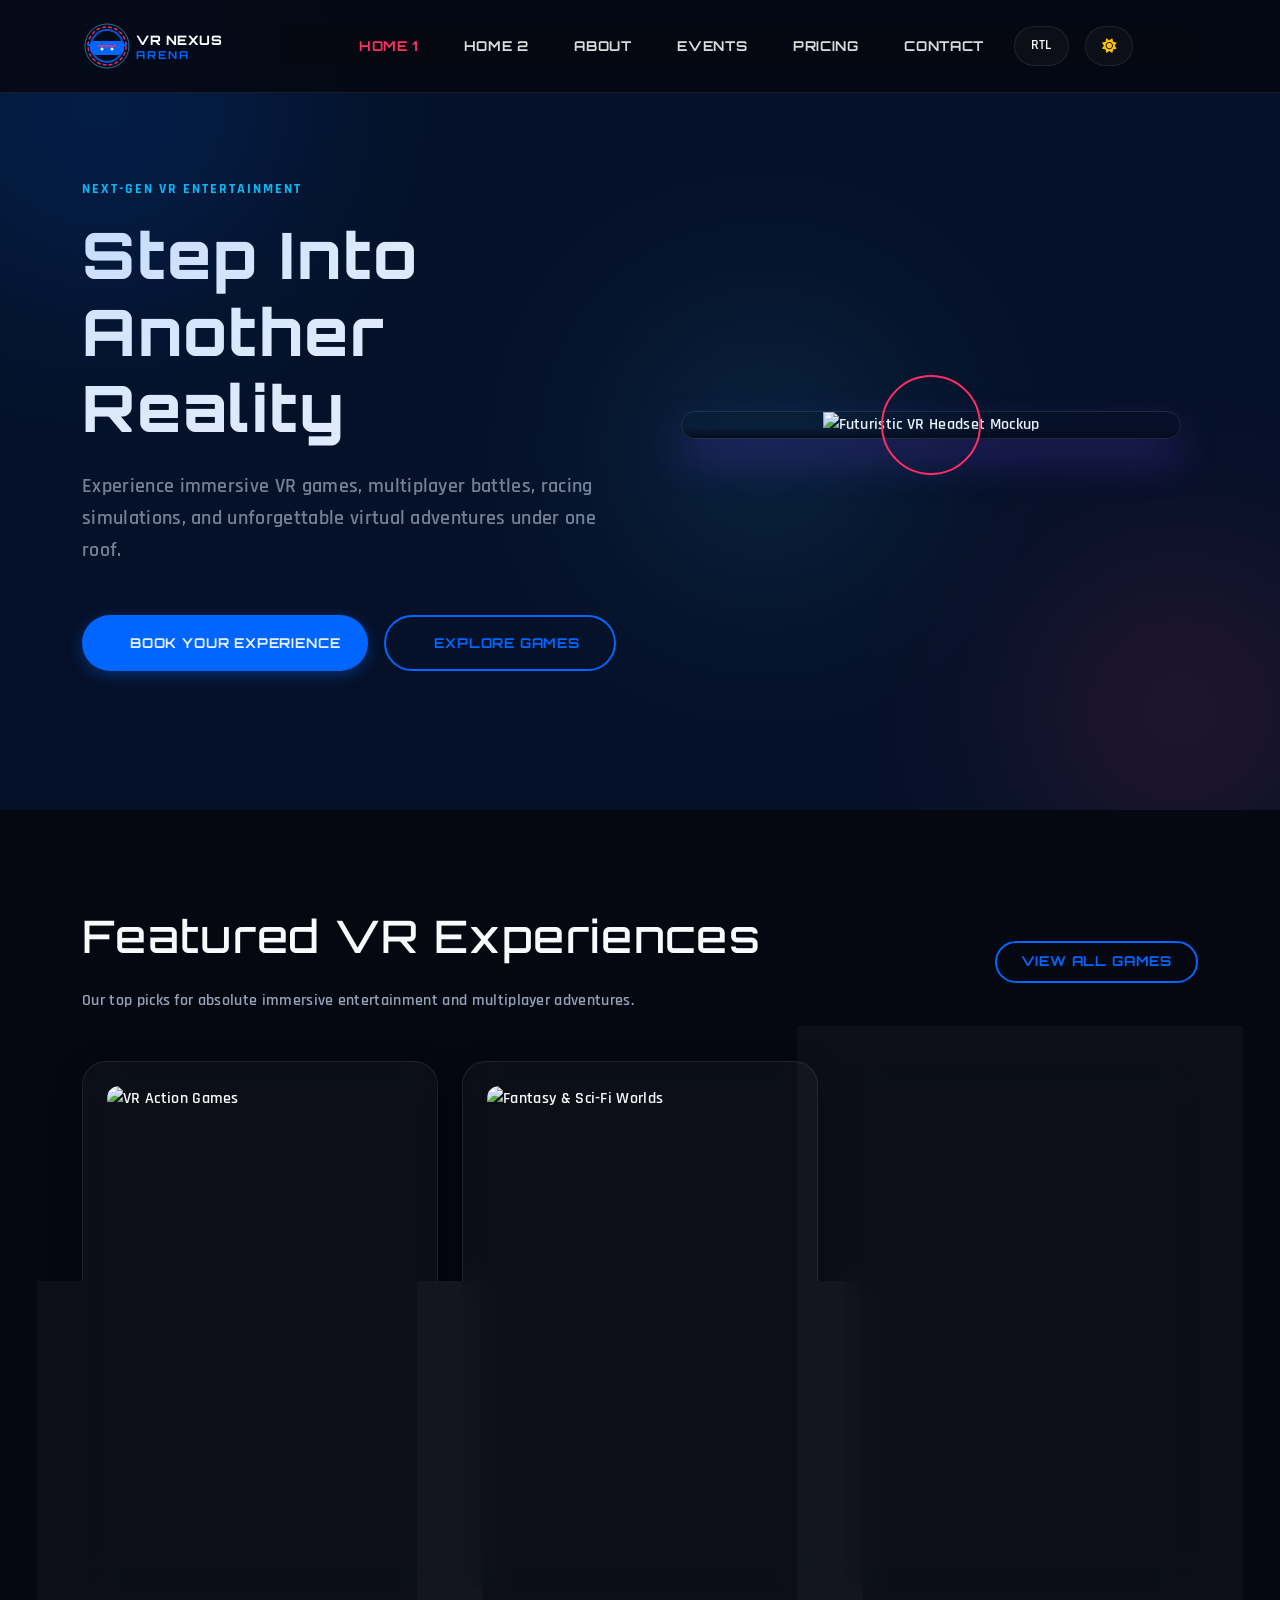
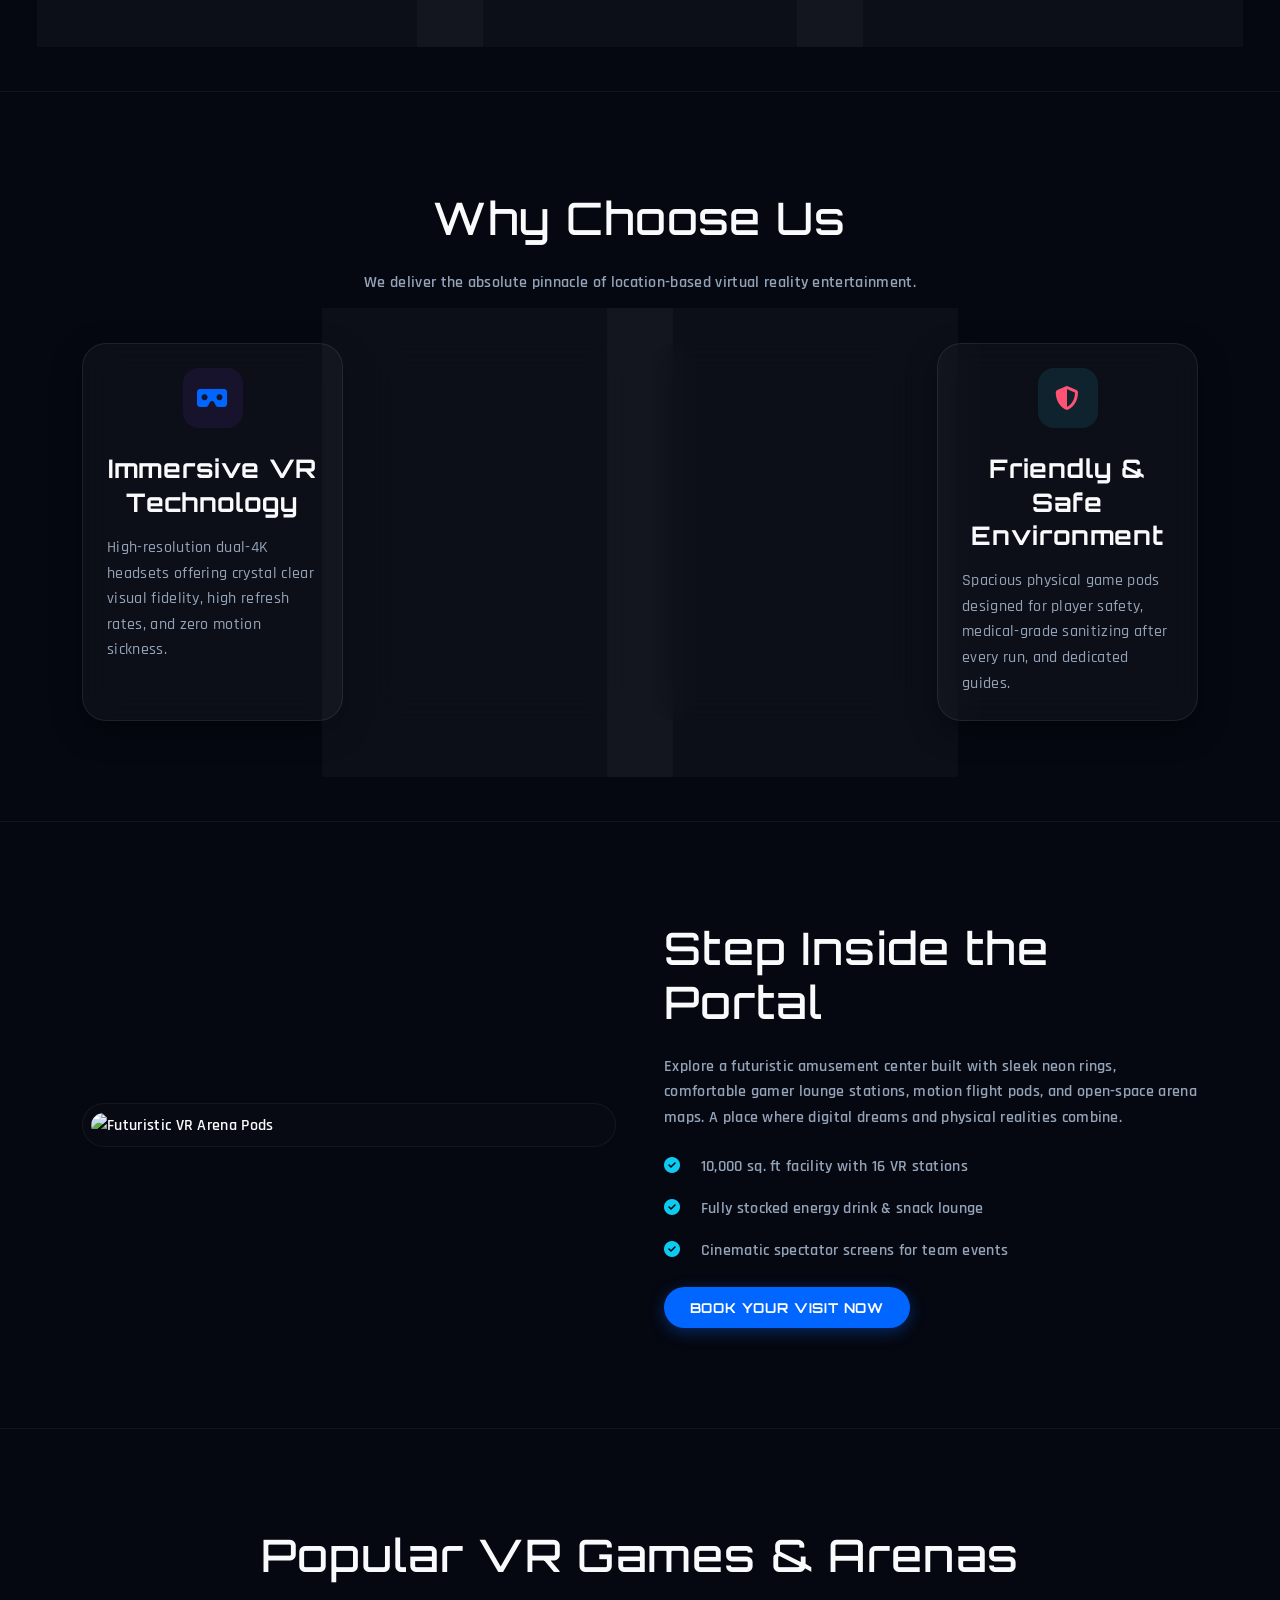
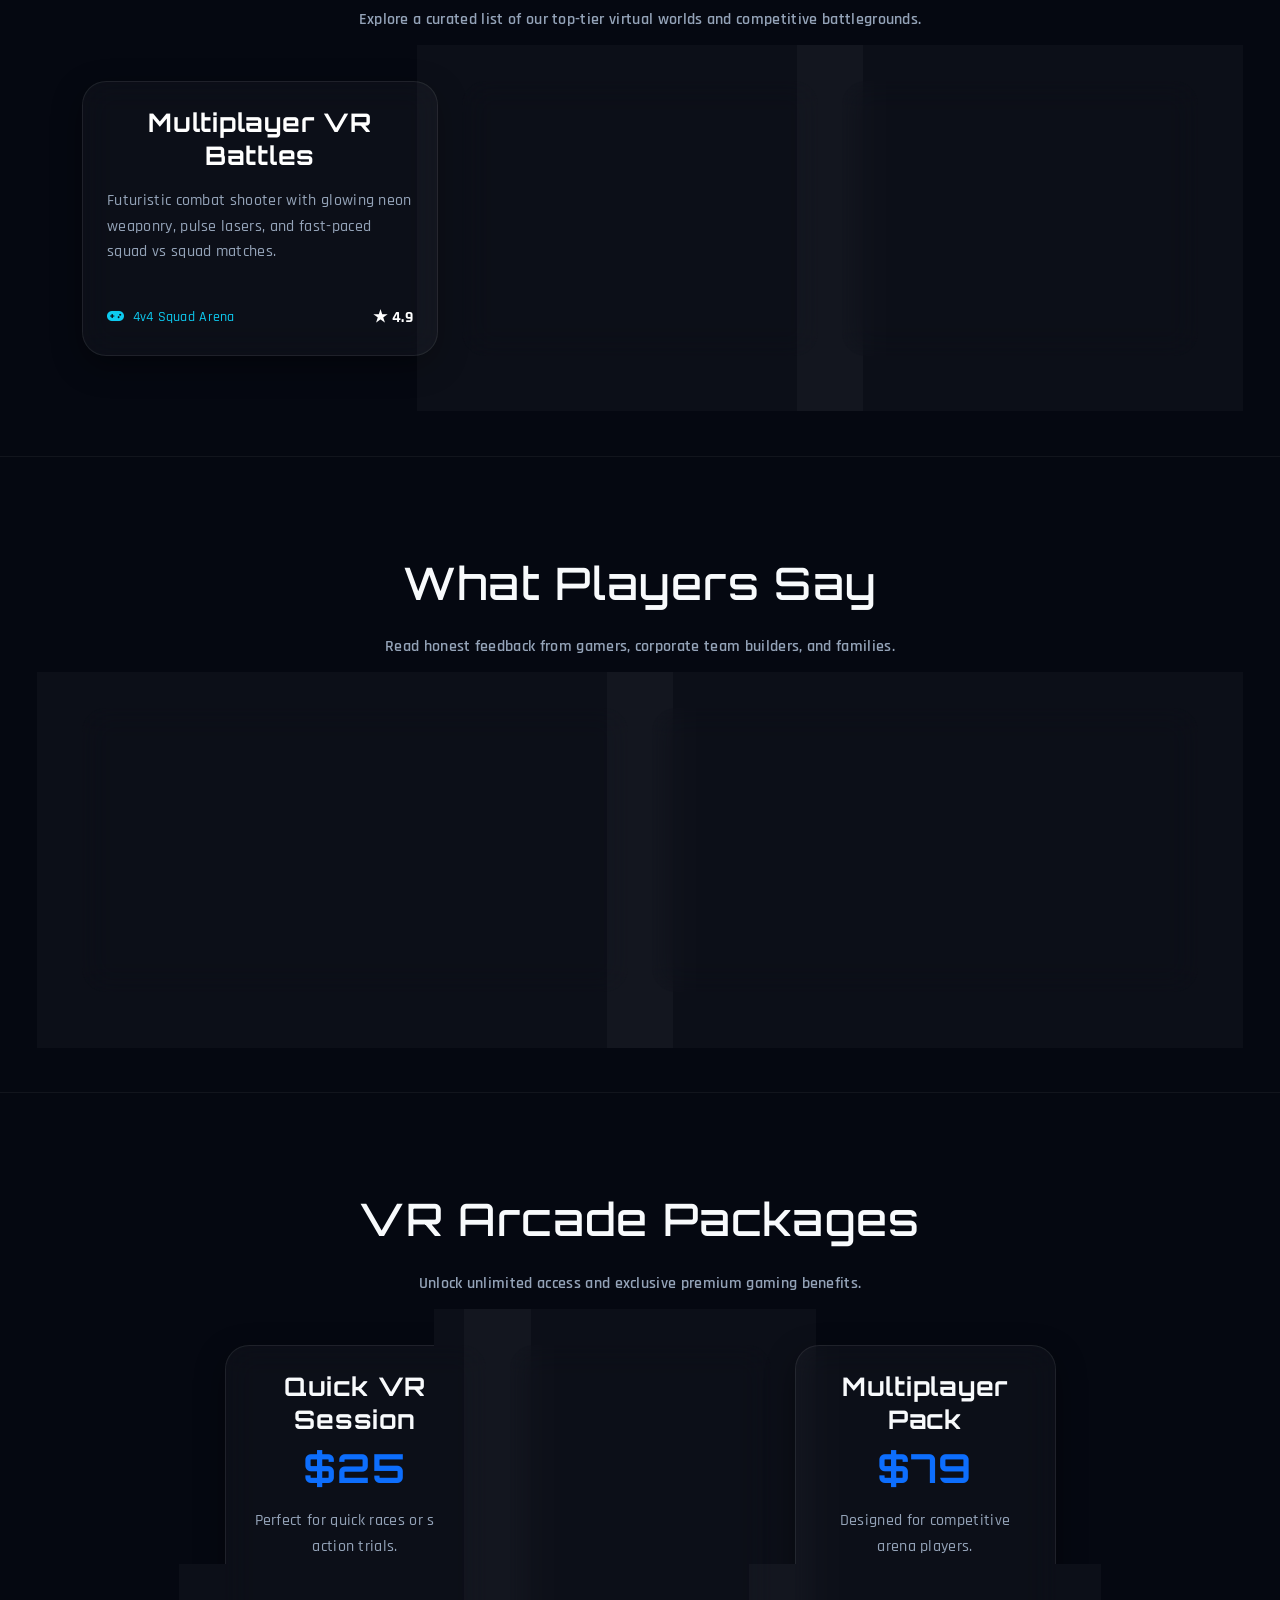
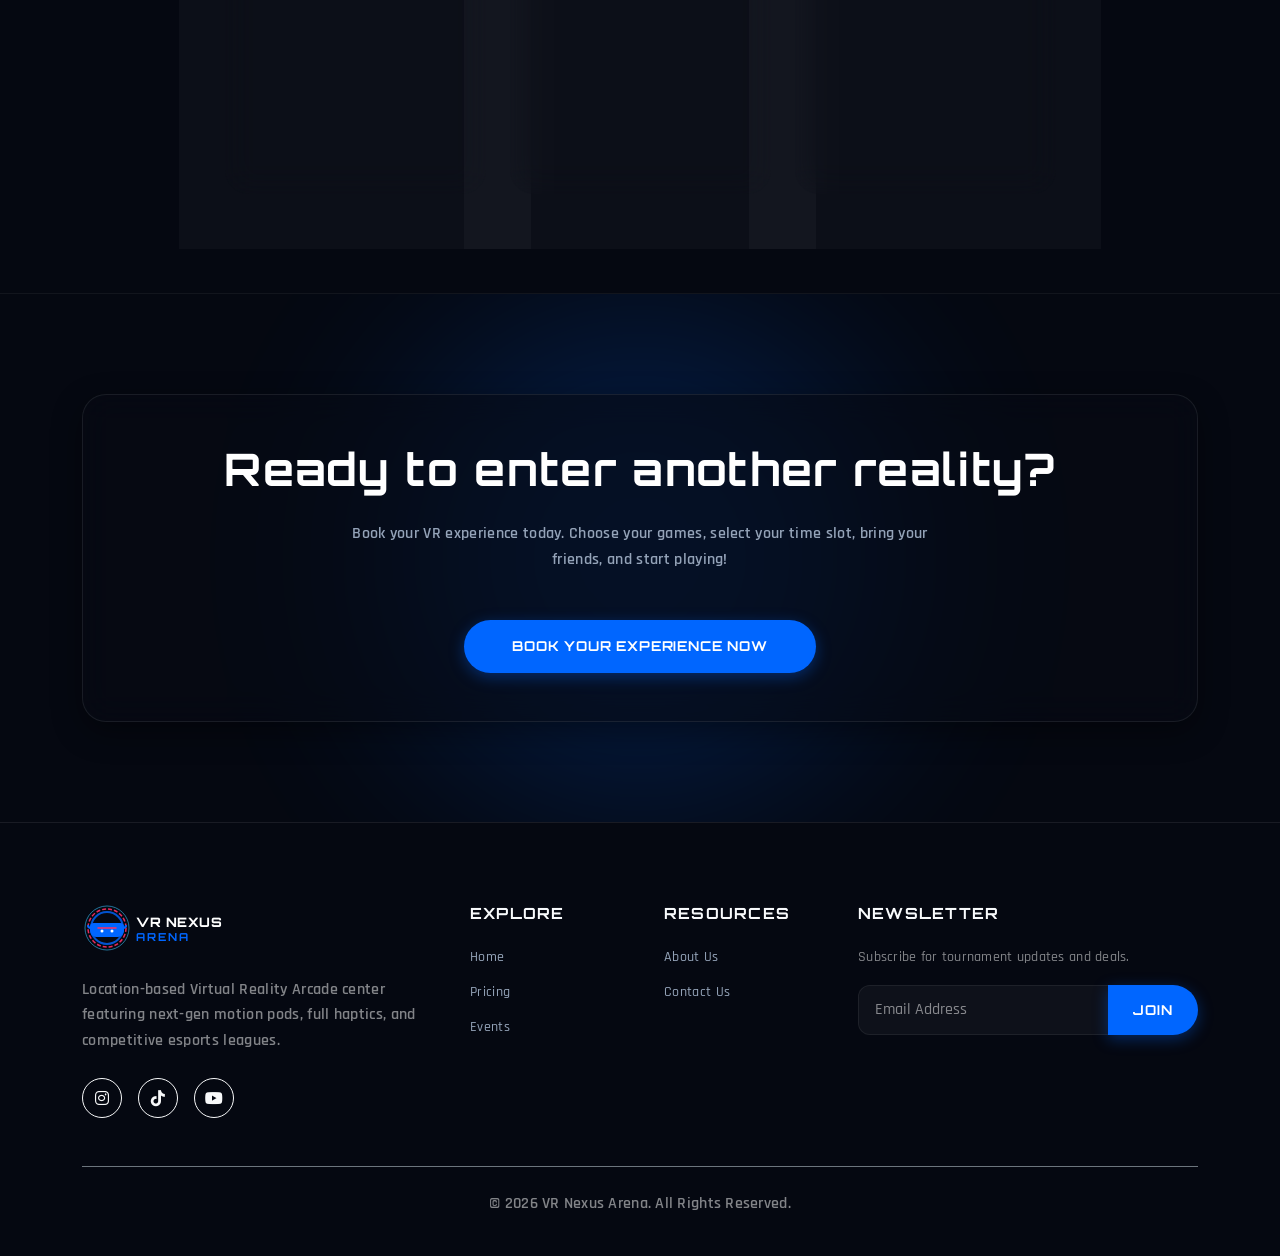
==== commit 984579e2: "feat: apply unique Abyssal Tron (Cobalt Plasma & Laser Red) color palette across entire website" ====
--- a/index.html
+++ b/index.html
@@ -87,7 +87,7 @@
             transform: scale(1.1);
         }
     </style>
-    <link rel="icon" type="image/svg+xml" href="data:image/svg+xml,%3Csvg xmlns='http://www.w3.org/2000/svg' viewBox='0 0 64 64'%3E%3Crect width='64' height='64' rx='12' fill='%230B0714'/%3E%3Ccircle cx='32' cy='32' r='20' fill='none' stroke='%2306B6D4' stroke-width='2'/%3E%3Cpath d='M18 26h28a2 2 0 0 1 2 2v6a4 4 0 0 1-4 4H22a4 4 0 0 1-4-4v-6a2 2 0 0 1 2-2z' fill='%237C3AED'/%3E%3C/svg%3E">
+    <link rel="icon" type="image/svg+xml" href="data:image/svg+xml,%3Csvg xmlns='http://www.w3.org/2000/svg' viewBox='0 0 64 64'%3E%3Crect width='64' height='64' rx='12' fill='%23050811'/%3E%3Ccircle cx='32' cy='32' r='20' fill='none' stroke='%2338BDF8' stroke-width='2'/%3E%3Cpath d='M18 26h28a2 2 0 0 1 2 2v6a4 4 0 0 1-4 4H22a4 4 0 0 1-4-4v-6a2 2 0 0 1 2-2z' fill='%230066FF'/%3E%3C/svg%3E">
 </head>
 <body class="dark-mode">
 
@@ -424,7 +424,7 @@
                     </div>
                     <!-- Plan 2 -->
                     <div class="col-md-6 col-lg-3 fade-up" style="transition-delay: 0.1s;">
-                        <div class="glass-card p-4 text-center h-100 d-flex flex-column" style="border-color: var(--secondary-color) !important; box-shadow: 0 10px 25px rgba(6,182,212,0.15);">
+                        <div class="glass-card p-4 text-center h-100 d-flex flex-column" style="border-color: var(--secondary-color) !important; box-shadow: 0 10px 25px rgba(255,46,99,0.2);">
                             <h4 class="mb-2">Explorer Pass</h4>
                             <h3 class="display-6 fw-bold mb-3 text-info" style="font-family: var(--font-alt);">$45</h3>
                             <p class="text-muted small mb-4">Ideal for gaming duos and squads.</p>
@@ -602,10 +602,10 @@
                                 <div class="col-md-6">
                                     <label class="form-label text-white-50 small">Station</label>
                                     <select class="form-select text-white border-secondary bg-transparent shadow-none" id="bookingStation">
-                                        <option value="Station Alpha" style="background:#0B0714; color:#fff;">Station Alpha (Standard Pod)</option>
-                                        <option value="Station Beta" style="background:#0B0714; color:#fff;">Station Beta (Premium Pod)</option>
-                                        <option value="Station Gamma" style="background:#0B0714; color:#fff;">Station Gamma (Racing Rig)</option>
-                                        <option value="Station Delta" style="background:#0B0714; color:#fff;">Station Delta (Omni Treadmill)</option>
+                                        <option value="Station Alpha" style="background:#050811; color:#fff;">Station Alpha (Standard Pod)</option>
+                                        <option value="Station Beta" style="background:#050811; color:#fff;">Station Beta (Premium Pod)</option>
+                                        <option value="Station Gamma" style="background:#050811; color:#fff;">Station Gamma (Racing Rig)</option>
+                                        <option value="Station Delta" style="background:#050811; color:#fff;">Station Delta (Omni Treadmill)</option>
                                     </select>
                                 </div>
                                 <div class="col-12">
@@ -638,9 +638,9 @@
                                 <div class="col-md-6">
                                     <label class="form-label text-white-50 small">Age Group</label>
                                     <select class="form-select text-white border-secondary bg-transparent shadow-none" id="bookingAge">
-                                        <option style="background:#0B0714; color:#fff;" value="Adults (18+)">Adults (18+)</option>
-                                        <option style="background:#0B0714; color:#fff;" value="Teens (13-17)">Teens (13-17)</option>
-                                        <option style="background:#0B0714; color:#fff;" value="Kids (8-12)">Kids (8-12)</option>
+                                        <option style="background:#050811; color:#fff;" value="Adults (18+)">Adults (18+)</option>
+                                        <option style="background:#050811; color:#fff;" value="Teens (13-17)">Teens (13-17)</option>
+                                        <option style="background:#050811; color:#fff;" value="Kids (8-12)">Kids (8-12)</option>
                                     </select>
                                 </div>
                             </div>
--- a/assets/css/style.css
+++ b/assets/css/style.css
@@ -1,15 +1,15 @@
 @import url('https://fonts.googleapis.com/css2?family=Chakra+Petch:wght@400;500;600;700&family=Orbitron:wght@400;500;600;700;800;900&family=Rajdhani:wght@400;500;600;700&display=swap');
 
 :root {
-  /* ── Brand Palette ── */
-  --primary-color:    #7C3AED;
-  --secondary-color:  #06B6D4;
-  --accent-color:     #A855F7;
-  --highlight-color:  #22D3EE;
+  /* ── Brand Palette (Abyssal Tron - Cobalt Plasma & Laser Red) ── */
+  --primary-color:    #0066FF;
+  --secondary-color:  #FF2E63;
+  --accent-color:     #38BDF8;
+  --highlight-color:  #FF5376;
 
   /* ── Theme Surfaces ── */
-  --dark-bg:          #0B0714;
-  --dark-bg-secondary:#151022;
+  --dark-bg:          #050811;
+  --dark-bg-secondary:#0C1220;
   --light-bg:         #F8FAFC;
   --dark-card:        rgba(255, 255, 255, 0.03);
   --light-card:       rgba(0, 0, 0, 0.02);
@@ -214,9 +214,9 @@
   padding: 0;
   line-height: 1;
   border-radius: 999px;
-  border: 1px solid rgba(124, 58, 237, 0.16);
-  background: rgba(124, 58, 237, 0.08);
-  box-shadow: 0 8px 20px rgba(124, 58, 237, 0.12);
+  border: 1px solid rgba(0, 102, 255, 0.25);
+  background: rgba(0, 102, 255, 0.1);
+  box-shadow: 0 8px 20px rgba(0, 102, 255, 0.15);
 }
 
 .navbar-toggler i {
@@ -321,13 +321,13 @@
   border-radius: 30px;
   padding: 0.65rem 1.6rem;
   transition: var(--transition-smooth);
-  box-shadow: 0 4px 15px rgba(124, 58, 237, 0.3);
+  box-shadow: 0 4px 15px rgba(0, 102, 255, 0.35);
   white-space: nowrap;
 }
 
 .btn-premium:hover {
   transform: translateY(-2px);
-  box-shadow: 0 6px 20px rgba(168, 85, 247, 0.4);
+  box-shadow: 0 6px 20px rgba(56, 189, 248, 0.45);
 }
 
 .btn-outline-premium {
@@ -374,7 +374,7 @@
 .hero-overlay {
   position: absolute;
   top: 0; left: 0; right: 0; bottom: 0;
-  background: rgba(124, 58, 237, 0.05);
+  background: rgba(0, 102, 255, 0.05);
   pointer-events: none;
 }
 
@@ -411,7 +411,7 @@
 .glass-card:hover {
   transform: translateY(-5px);
   box-shadow: 0 15px 35px rgba(0,0,0,0.08);
-  border-color: rgba(124, 58, 237, 0.2);
+  border-color: rgba(0, 102, 255, 0.3);
 }
 
 /* Section Padding & Titles */
--- a/assets/css/dark-mode.css
+++ b/assets/css/dark-mode.css
@@ -3,12 +3,12 @@
   --theme-text: #F8FAFC;
   --theme-card: rgba(255, 255, 255, 0.03);
   --theme-border: rgba(255, 255, 255, 0.08);
-  --text-muted-color: #A1A1AA;
+  --text-muted-color: #94A3B8;
 }
 
 /* Specific elements for dark mode */
 body.dark-mode .navbar-custom {
-  background: rgba(11, 7, 20, 0.8) !important;
+  background: rgba(5, 8, 17, 0.85) !important;
   border-bottom-color: rgba(255, 255, 255, 0.08) !important;
 }
 
@@ -43,19 +43,19 @@
 body.dark-mode .form-control:focus {
   background-color: rgba(255, 255, 255, 0.06) !important;
   border-color: var(--secondary-color) !important;
-  box-shadow: 0 0 10px rgba(6, 182, 212, 0.2) !important;
+  box-shadow: 0 0 10px rgba(255, 46, 99, 0.3) !important;
 }
 
 body.dark-mode .glass-card {
-  box-shadow: 0 10px 30px rgba(0, 0, 0, 0.3) !important;
+  box-shadow: 0 10px 30px rgba(0, 0, 0, 0.4) !important;
 }
 
 body.dark-mode .glass-card:hover {
-  box-shadow: 0 15px 35px rgba(124, 58, 237, 0.2) !important;
+  box-shadow: 0 15px 35px rgba(0, 102, 255, 0.25) !important;
 }
 
 body.dark-mode .text-muted {
-  color: #A1A1AA !important;
+  color: #94A3B8 !important;
 }
 
 body.dark-mode .offcanvas {
@@ -95,7 +95,7 @@
 
 body.dark-mode .sidebar-nav-link.active,
 body.dark-mode .sidebar-nav-link:hover {
-  background: rgba(124, 58, 237, 0.15) !important;
+  background: rgba(0, 102, 255, 0.15) !important;
   color: var(--secondary-color) !important;
   border-left-color: var(--secondary-color) !important;
 }
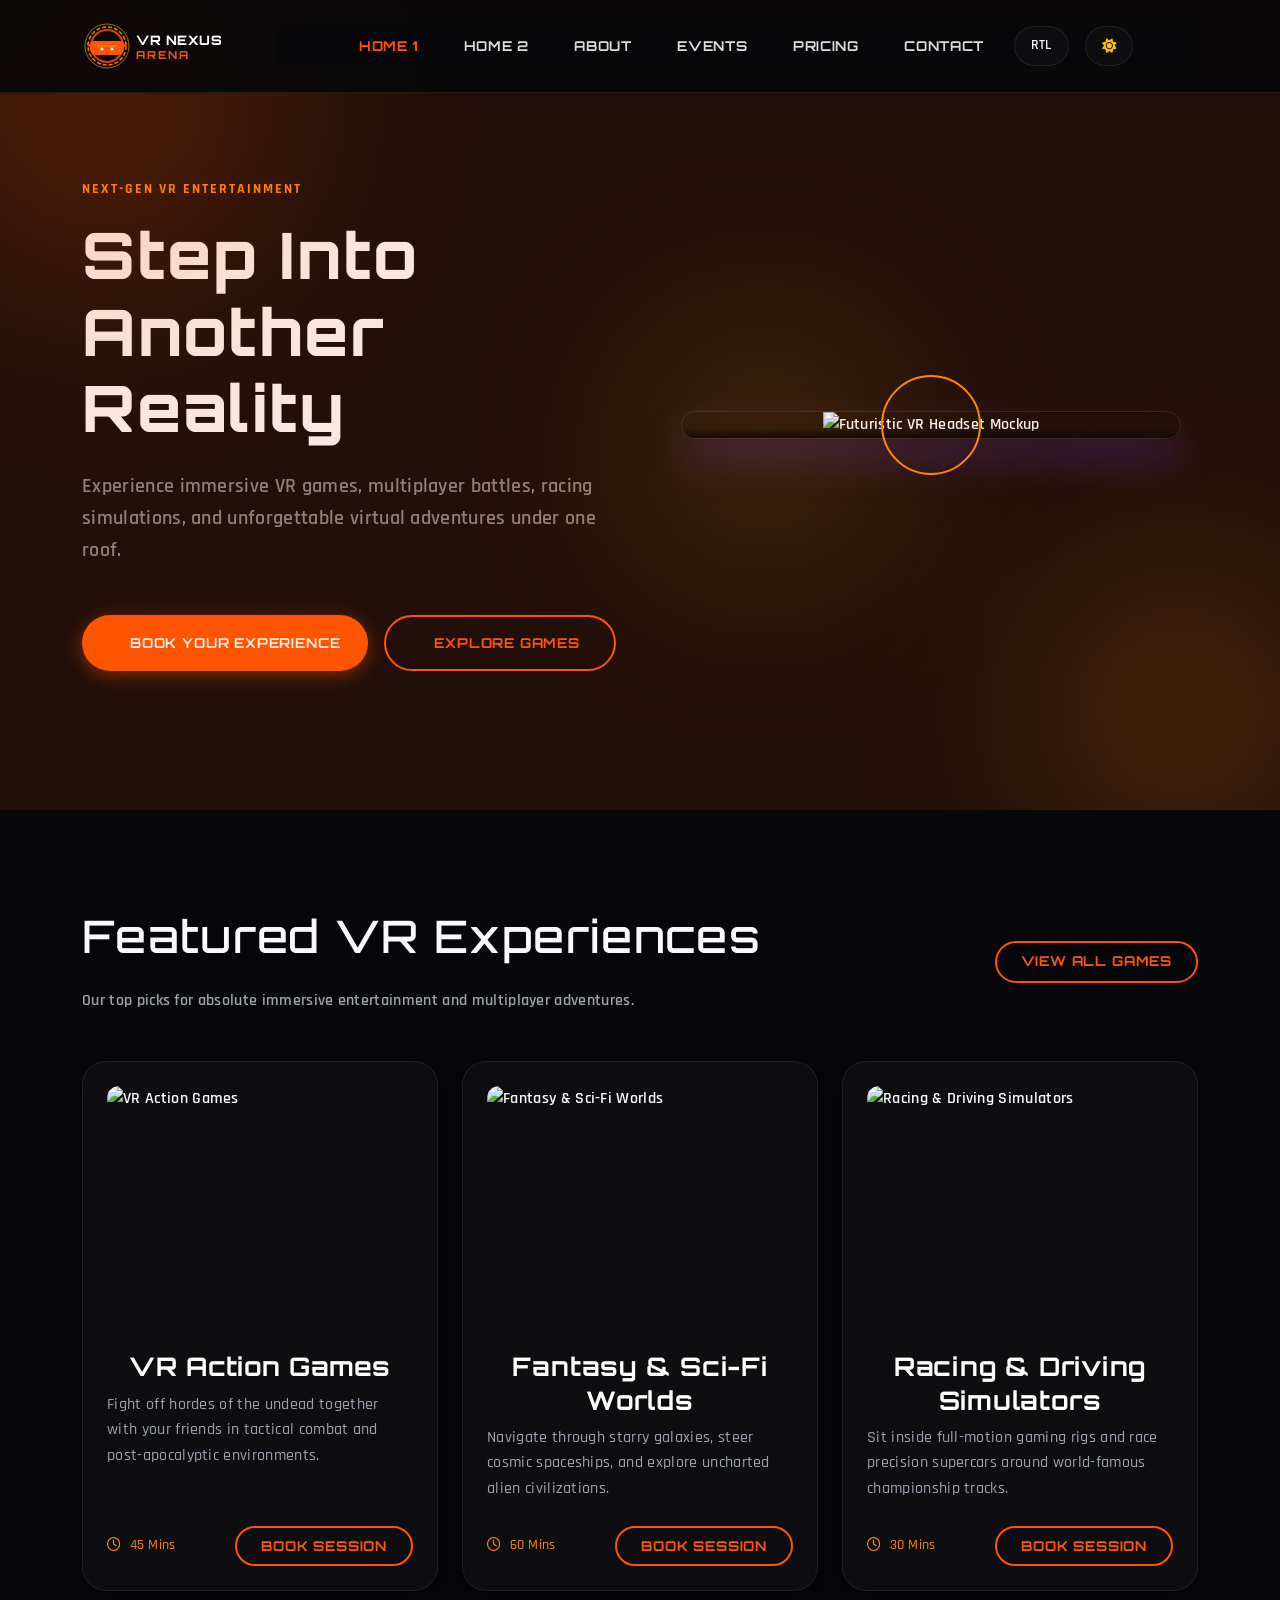
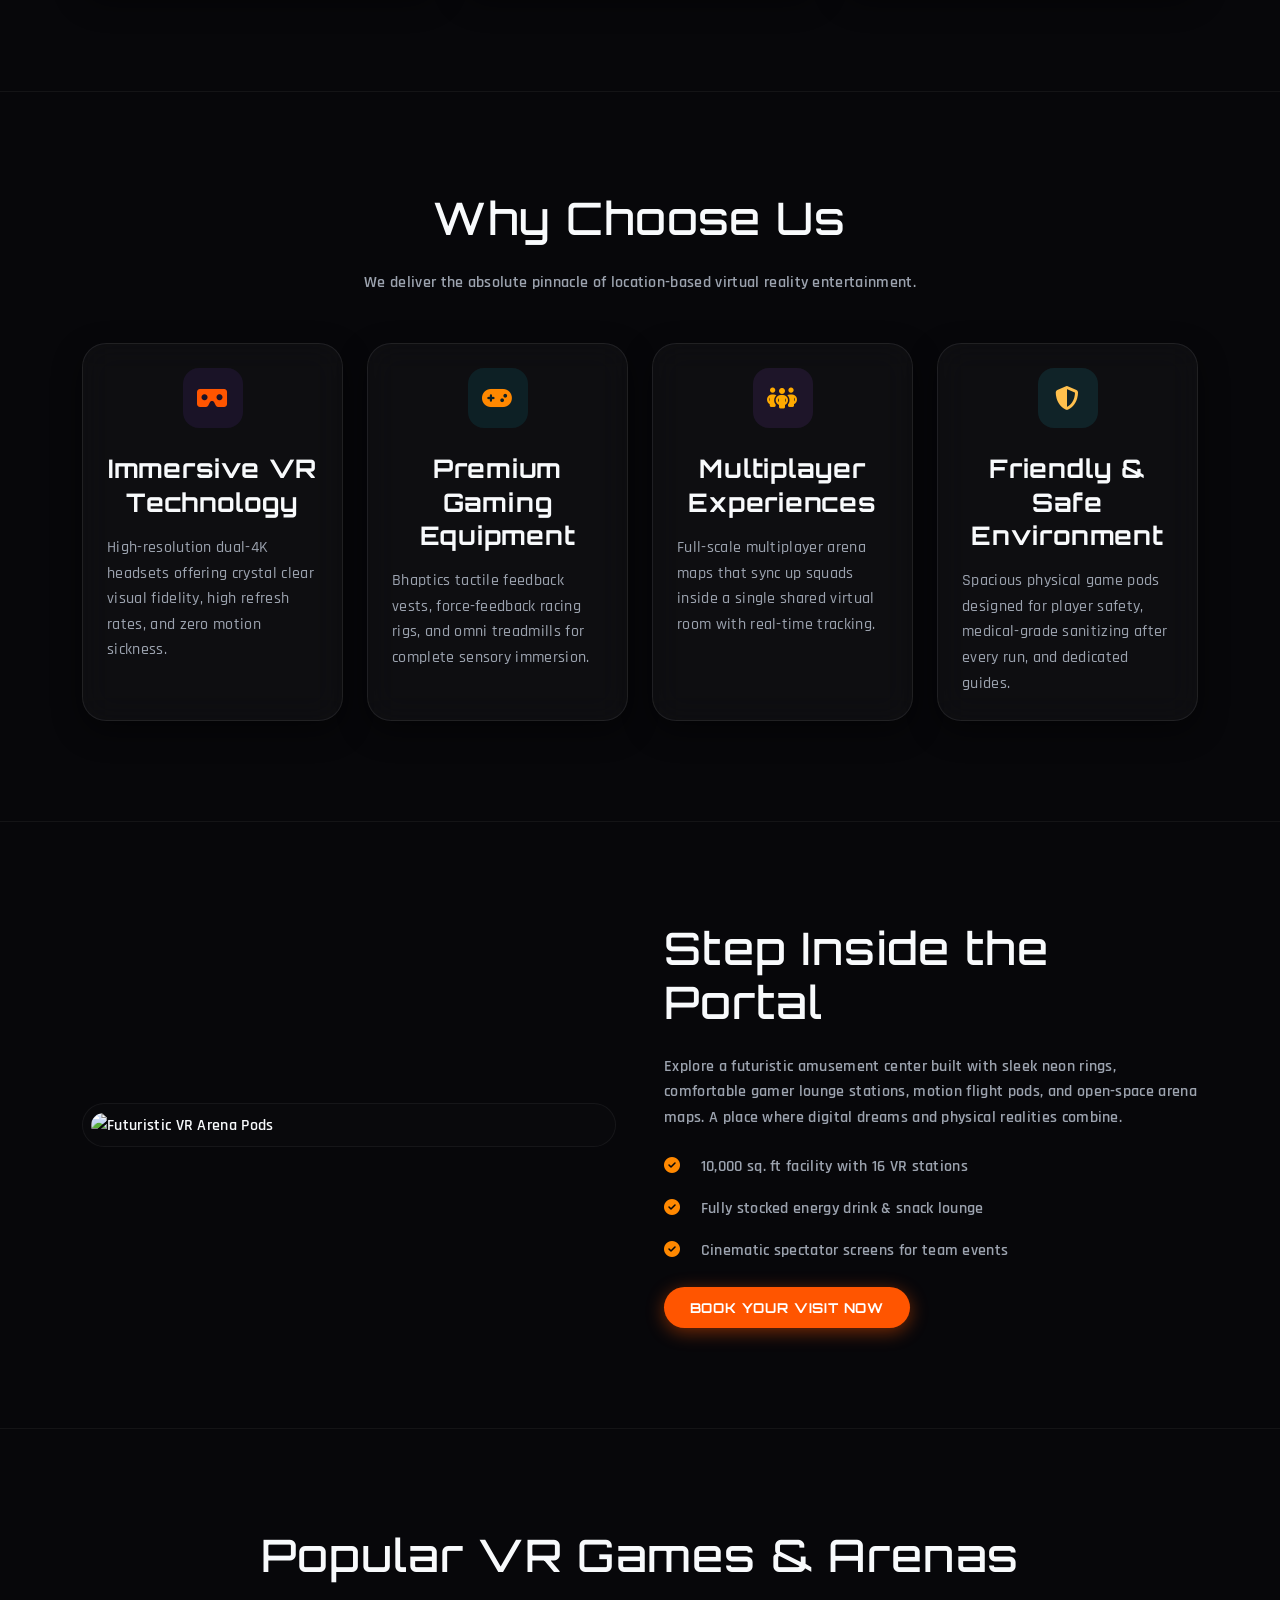
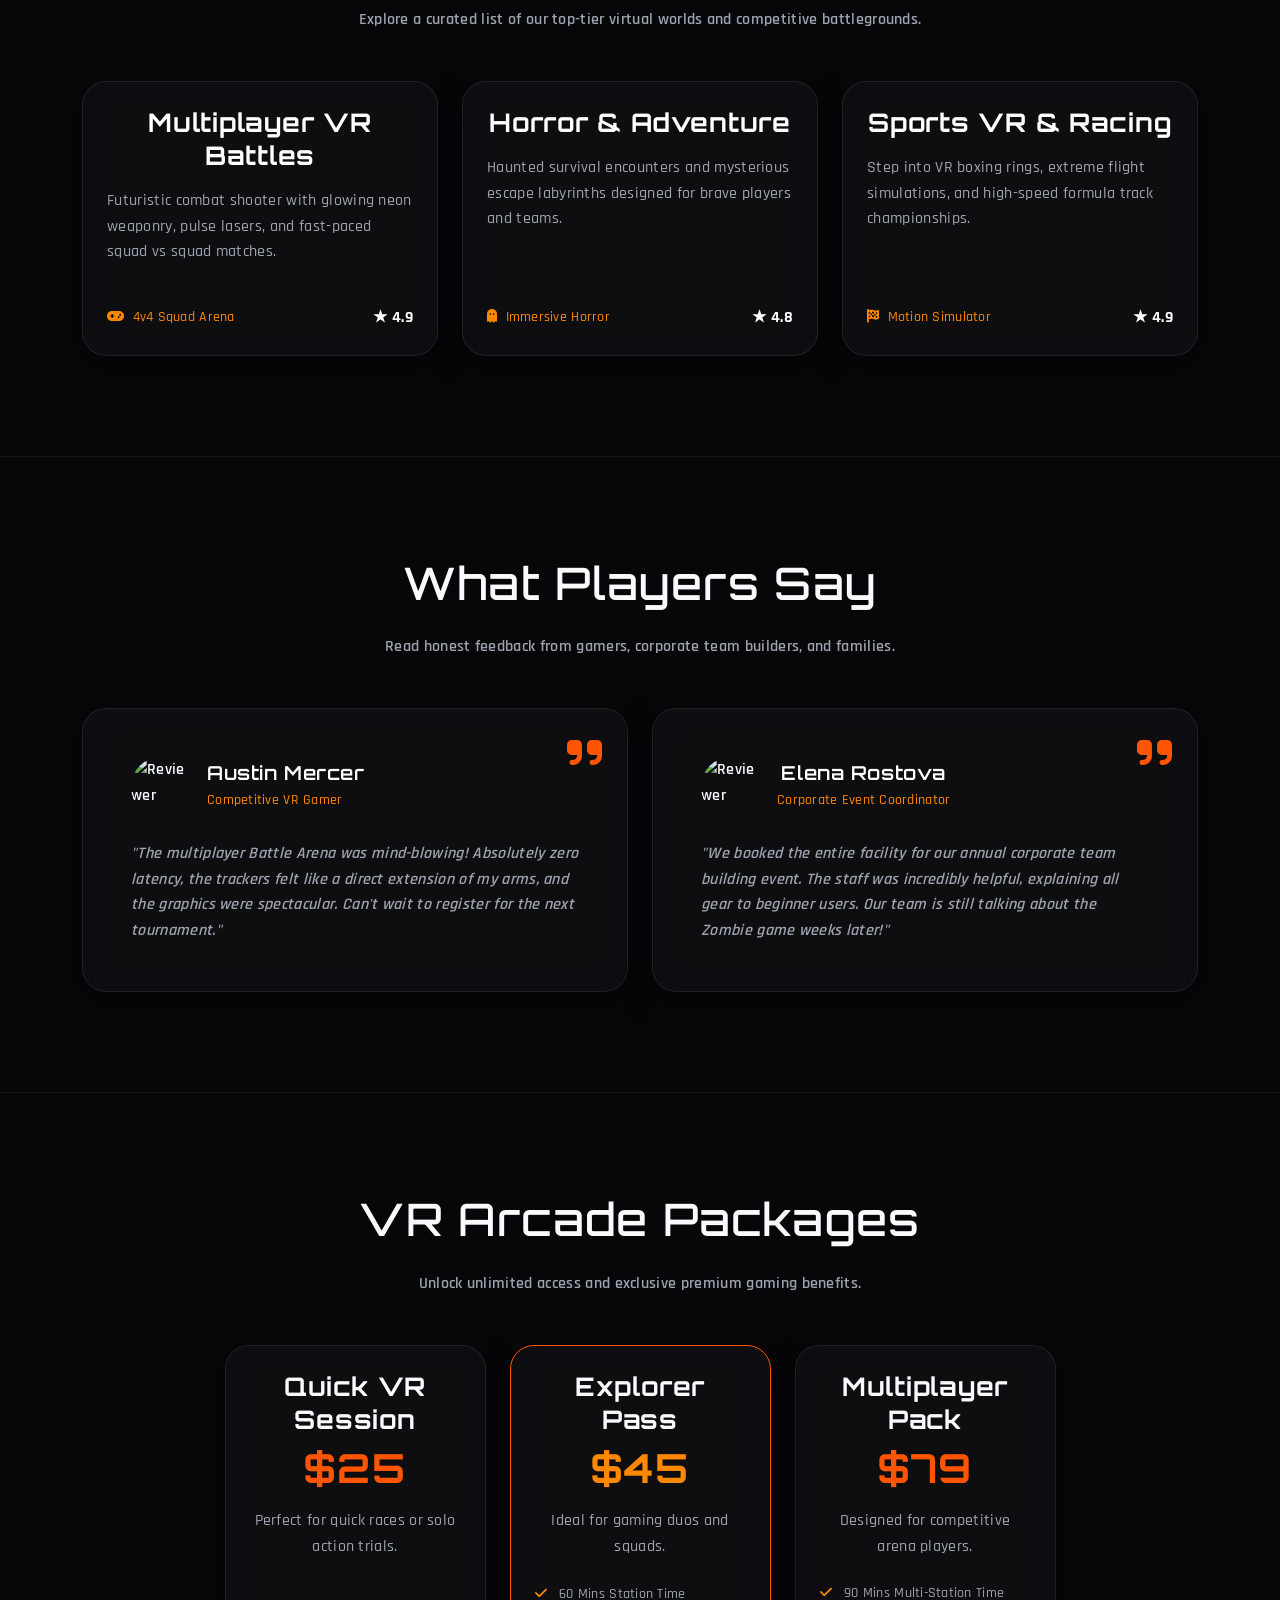
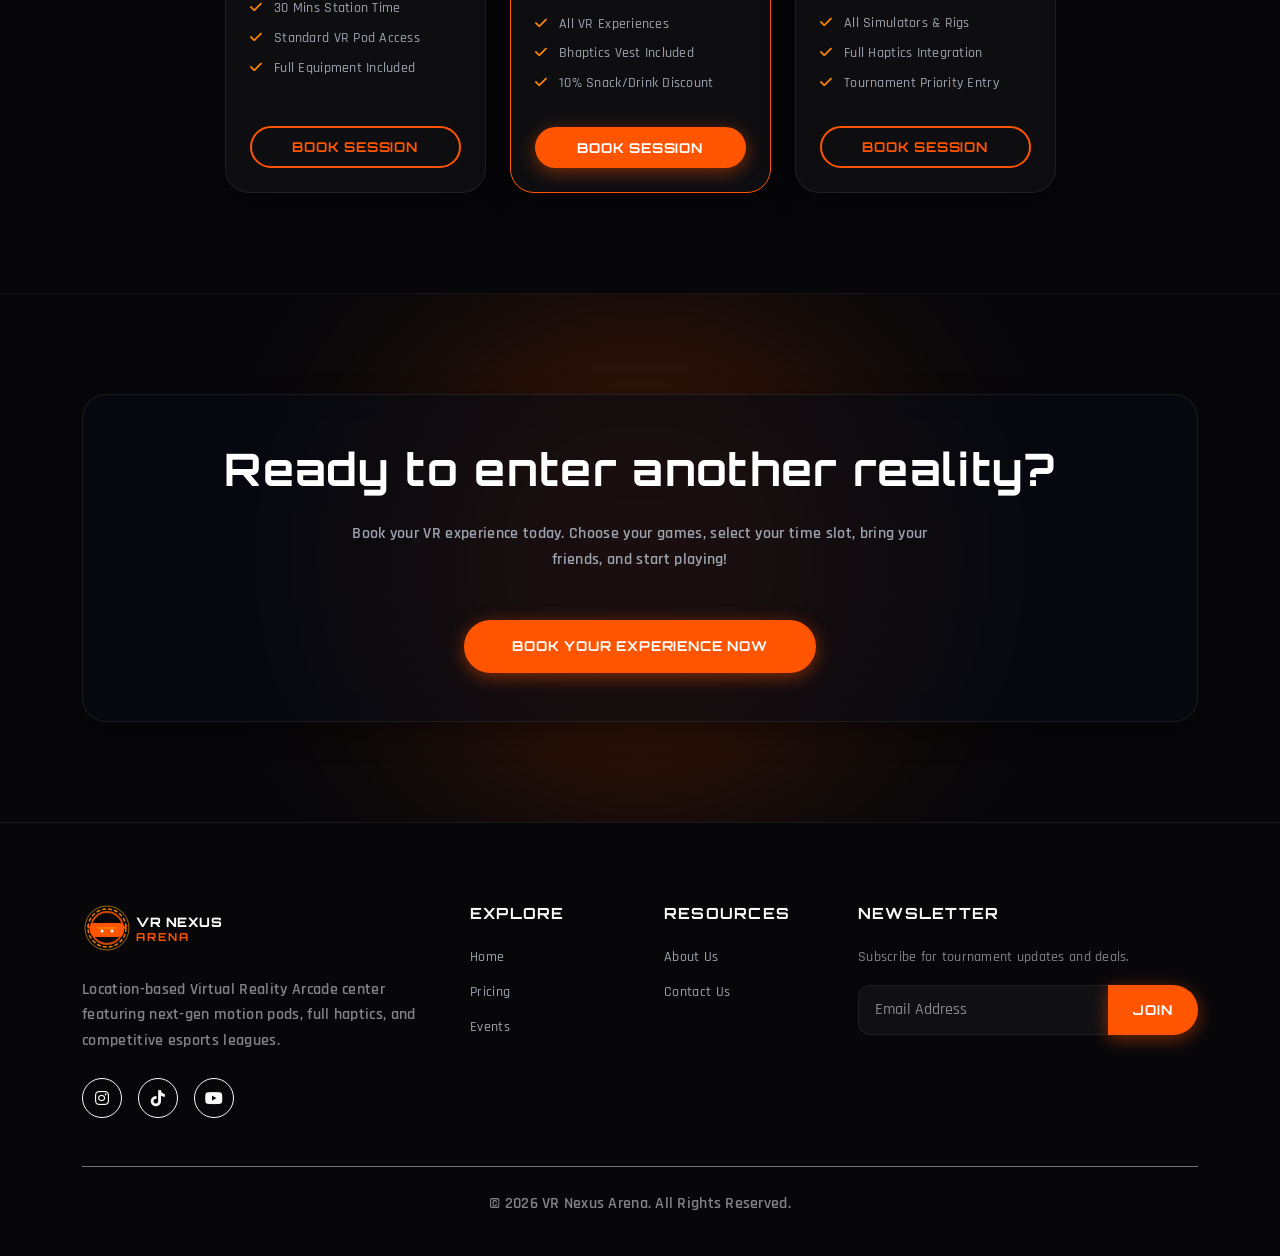
==== commit 690998b9: "feat: change buttons and brand text to vibrant gaming orange theme" ====
--- a/index.html
+++ b/index.html
@@ -87,7 +87,7 @@
             transform: scale(1.1);
         }
     </style>
-    <link rel="icon" type="image/svg+xml" href="data:image/svg+xml,%3Csvg xmlns='http://www.w3.org/2000/svg' viewBox='0 0 64 64'%3E%3Crect width='64' height='64' rx='12' fill='%23050811'/%3E%3Ccircle cx='32' cy='32' r='20' fill='none' stroke='%2338BDF8' stroke-width='2'/%3E%3Cpath d='M18 26h28a2 2 0 0 1 2 2v6a4 4 0 0 1-4 4H22a4 4 0 0 1-4-4v-6a2 2 0 0 1 2-2z' fill='%230066FF'/%3E%3C/svg%3E">
+    <link rel="icon" type="image/svg+xml" href="data:image/svg+xml,%3Csvg xmlns='http://www.w3.org/2000/svg' viewBox='0 0 64 64'%3E%3Crect width='64' height='64' rx='12' fill='%2307070A'/%3E%3Ccircle cx='32' cy='32' r='20' fill='none' stroke='%23FFAA00' stroke-width='2'/%3E%3Cpath d='M18 26h28a2 2 0 0 1 2 2v6a4 4 0 0 1-4 4H22a4 4 0 0 1-4-4v-6a2 2 0 0 1 2-2z' fill='%23FF5500'/%3E%3C/svg%3E">
 </head>
 <body class="dark-mode">
 
@@ -424,7 +424,7 @@
                     </div>
                     <!-- Plan 2 -->
                     <div class="col-md-6 col-lg-3 fade-up" style="transition-delay: 0.1s;">
-                        <div class="glass-card p-4 text-center h-100 d-flex flex-column" style="border-color: var(--secondary-color) !important; box-shadow: 0 10px 25px rgba(255,46,99,0.2);">
+                        <div class="glass-card p-4 text-center h-100 d-flex flex-column" style="border-color: var(--primary-color) !important; box-shadow: 0 10px 25px rgba(255,85,0,0.25);">
                             <h4 class="mb-2">Explorer Pass</h4>
                             <h3 class="display-6 fw-bold mb-3 text-info" style="font-family: var(--font-alt);">$45</h3>
                             <p class="text-muted small mb-4">Ideal for gaming duos and squads.</p>
@@ -602,10 +602,10 @@
                                 <div class="col-md-6">
                                     <label class="form-label text-white-50 small">Station</label>
                                     <select class="form-select text-white border-secondary bg-transparent shadow-none" id="bookingStation">
-                                        <option value="Station Alpha" style="background:#050811; color:#fff;">Station Alpha (Standard Pod)</option>
-                                        <option value="Station Beta" style="background:#050811; color:#fff;">Station Beta (Premium Pod)</option>
-                                        <option value="Station Gamma" style="background:#050811; color:#fff;">Station Gamma (Racing Rig)</option>
-                                        <option value="Station Delta" style="background:#050811; color:#fff;">Station Delta (Omni Treadmill)</option>
+                                        <option value="Station Alpha" style="background:#07070A; color:#fff;">Station Alpha (Standard Pod)</option>
+                                        <option value="Station Beta" style="background:#07070A; color:#fff;">Station Beta (Premium Pod)</option>
+                                        <option value="Station Gamma" style="background:#07070A; color:#fff;">Station Gamma (Racing Rig)</option>
+                                        <option value="Station Delta" style="background:#07070A; color:#fff;">Station Delta (Omni Treadmill)</option>
                                     </select>
                                 </div>
                                 <div class="col-12">
@@ -638,9 +638,9 @@
                                 <div class="col-md-6">
                                     <label class="form-label text-white-50 small">Age Group</label>
                                     <select class="form-select text-white border-secondary bg-transparent shadow-none" id="bookingAge">
-                                        <option style="background:#050811; color:#fff;" value="Adults (18+)">Adults (18+)</option>
-                                        <option style="background:#050811; color:#fff;" value="Teens (13-17)">Teens (13-17)</option>
-                                        <option style="background:#050811; color:#fff;" value="Kids (8-12)">Kids (8-12)</option>
+                                        <option style="background:#07070A; color:#fff;" value="Adults (18+)">Adults (18+)</option>
+                                        <option style="background:#07070A; color:#fff;" value="Teens (13-17)">Teens (13-17)</option>
+                                        <option style="background:#07070A; color:#fff;" value="Kids (8-12)">Kids (8-12)</option>
                                     </select>
                                 </div>
                             </div>
--- a/assets/css/style.css
+++ b/assets/css/style.css
@@ -1,16 +1,16 @@
 @import url('https://fonts.googleapis.com/css2?family=Chakra+Petch:wght@400;500;600;700&family=Orbitron:wght@400;500;600;700;800;900&family=Rajdhani:wght@400;500;600;700&display=swap');
 
 :root {
-  /* ── Brand Palette (Abyssal Tron - Cobalt Plasma & Laser Red) ── */
-  --primary-color:    #0066FF;
-  --secondary-color:  #FF2E63;
-  --accent-color:     #38BDF8;
-  --highlight-color:  #FF5376;
+  /* ── Brand Palette (Solar Hyperdrive - Neon Orange & Cyber Amber) ── */
+  --primary-color:    #FF5500;
+  --secondary-color:  #FF8800;
+  --accent-color:     #FFAA00;
+  --highlight-color:  #FFC04D;
 
   /* ── Theme Surfaces ── */
-  --dark-bg:          #050811;
-  --dark-bg-secondary:#0C1220;
-  --light-bg:         #F8FAFC;
+  --dark-bg:          #07070A;
+  --dark-bg-secondary:#121016;
+  --light-bg:         #FDFBF9;
   --dark-card:        rgba(255, 255, 255, 0.03);
   --light-card:       rgba(0, 0, 0, 0.02);
   --dark-border:      rgba(255, 255, 255, 0.08);
@@ -214,9 +214,9 @@
   padding: 0;
   line-height: 1;
   border-radius: 999px;
-  border: 1px solid rgba(0, 102, 255, 0.25);
-  background: rgba(0, 102, 255, 0.1);
-  box-shadow: 0 8px 20px rgba(0, 102, 255, 0.15);
+  border: 1px solid rgba(255, 85, 0, 0.25);
+  background: rgba(255, 85, 0, 0.1);
+  box-shadow: 0 8px 20px rgba(255, 85, 0, 0.15);
 }
 
 .navbar-toggler i {
@@ -311,7 +311,7 @@
 /* ═══ Premium Buttons ═══ */
 .btn-premium {
   background: var(--primary-color);
-  color: #fff;
+  color: #fff !important;
   border: none;
   font-family: var(--font-heading);
   font-size:   var(--fs-btn);
@@ -321,13 +321,15 @@
   border-radius: 30px;
   padding: 0.65rem 1.6rem;
   transition: var(--transition-smooth);
-  box-shadow: 0 4px 15px rgba(0, 102, 255, 0.35);
+  box-shadow: 0 4px 18px rgba(255, 85, 0, 0.45);
   white-space: nowrap;
 }
 
 .btn-premium:hover {
   transform: translateY(-2px);
-  box-shadow: 0 6px 20px rgba(56, 189, 248, 0.45);
+  background: #ff6a1a;
+  color: #fff !important;
+  box-shadow: 0 6px 24px rgba(255, 136, 0, 0.6);
 }
 
 .btn-outline-premium {
@@ -349,6 +351,18 @@
   background: var(--primary-color);
   color: #fff !important;
   transform: translateY(-2px);
+  box-shadow: 0 4px 18px rgba(255, 85, 0, 0.4);
+}
+
+/* Text Utility Overrides for Orange Theme */
+.text-primary {
+  color: var(--primary-color) !important;
+}
+.text-info {
+  color: var(--secondary-color) !important;
+}
+.text-orange {
+  color: var(--primary-color) !important;
 }
 
 /* Hero Section style */
@@ -374,7 +388,7 @@
 .hero-overlay {
   position: absolute;
   top: 0; left: 0; right: 0; bottom: 0;
-  background: rgba(0, 102, 255, 0.05);
+  background: rgba(255, 85, 0, 0.06);
   pointer-events: none;
 }
 
@@ -382,7 +396,7 @@
   position: absolute;
   border-radius: 50%;
   filter: blur(100px);
-  opacity: 0.15;
+  opacity: 0.18;
   pointer-events: none;
 }
 
@@ -411,7 +425,7 @@
 .glass-card:hover {
   transform: translateY(-5px);
   box-shadow: 0 15px 35px rgba(0,0,0,0.08);
-  border-color: rgba(0, 102, 255, 0.3);
+  border-color: rgba(255, 85, 0, 0.35);
 }
 
 /* Section Padding & Titles */
--- a/assets/css/dark-mode.css
+++ b/assets/css/dark-mode.css
@@ -3,12 +3,12 @@
   --theme-text: #F8FAFC;
   --theme-card: rgba(255, 255, 255, 0.03);
   --theme-border: rgba(255, 255, 255, 0.08);
-  --text-muted-color: #94A3B8;
+  --text-muted-color: #9CA3AF;
 }
 
 /* Specific elements for dark mode */
 body.dark-mode .navbar-custom {
-  background: rgba(5, 8, 17, 0.85) !important;
+  background: rgba(7, 7, 10, 0.88) !important;
   border-bottom-color: rgba(255, 255, 255, 0.08) !important;
 }
 
@@ -42,20 +42,20 @@
 
 body.dark-mode .form-control:focus {
   background-color: rgba(255, 255, 255, 0.06) !important;
-  border-color: var(--secondary-color) !important;
-  box-shadow: 0 0 10px rgba(255, 46, 99, 0.3) !important;
+  border-color: var(--primary-color) !important;
+  box-shadow: 0 0 12px rgba(255, 85, 0, 0.4) !important;
 }
 
 body.dark-mode .glass-card {
-  box-shadow: 0 10px 30px rgba(0, 0, 0, 0.4) !important;
+  box-shadow: 0 10px 30px rgba(0, 0, 0, 0.45) !important;
 }
 
 body.dark-mode .glass-card:hover {
-  box-shadow: 0 15px 35px rgba(0, 102, 255, 0.25) !important;
+  box-shadow: 0 15px 35px rgba(255, 85, 0, 0.3) !important;
 }
 
 body.dark-mode .text-muted {
-  color: #94A3B8 !important;
+  color: #9CA3AF !important;
 }
 
 body.dark-mode .offcanvas {
@@ -73,7 +73,7 @@
 }
 body.dark-mode .offcanvas .nav-link:hover,
 body.dark-mode .offcanvas .nav-link.active {
-  color: var(--secondary-color) !important;
+  color: var(--primary-color) !important;
 }
 
 /* Light mode offcanvas nav links */
@@ -95,9 +95,9 @@
 
 body.dark-mode .sidebar-nav-link.active,
 body.dark-mode .sidebar-nav-link:hover {
-  background: rgba(0, 102, 255, 0.15) !important;
-  color: var(--secondary-color) !important;
-  border-left-color: var(--secondary-color) !important;
+  background: rgba(255, 85, 0, 0.15) !important;
+  color: var(--primary-color) !important;
+  border-left-color: var(--primary-color) !important;
 }
 
 body.dark-mode .table {
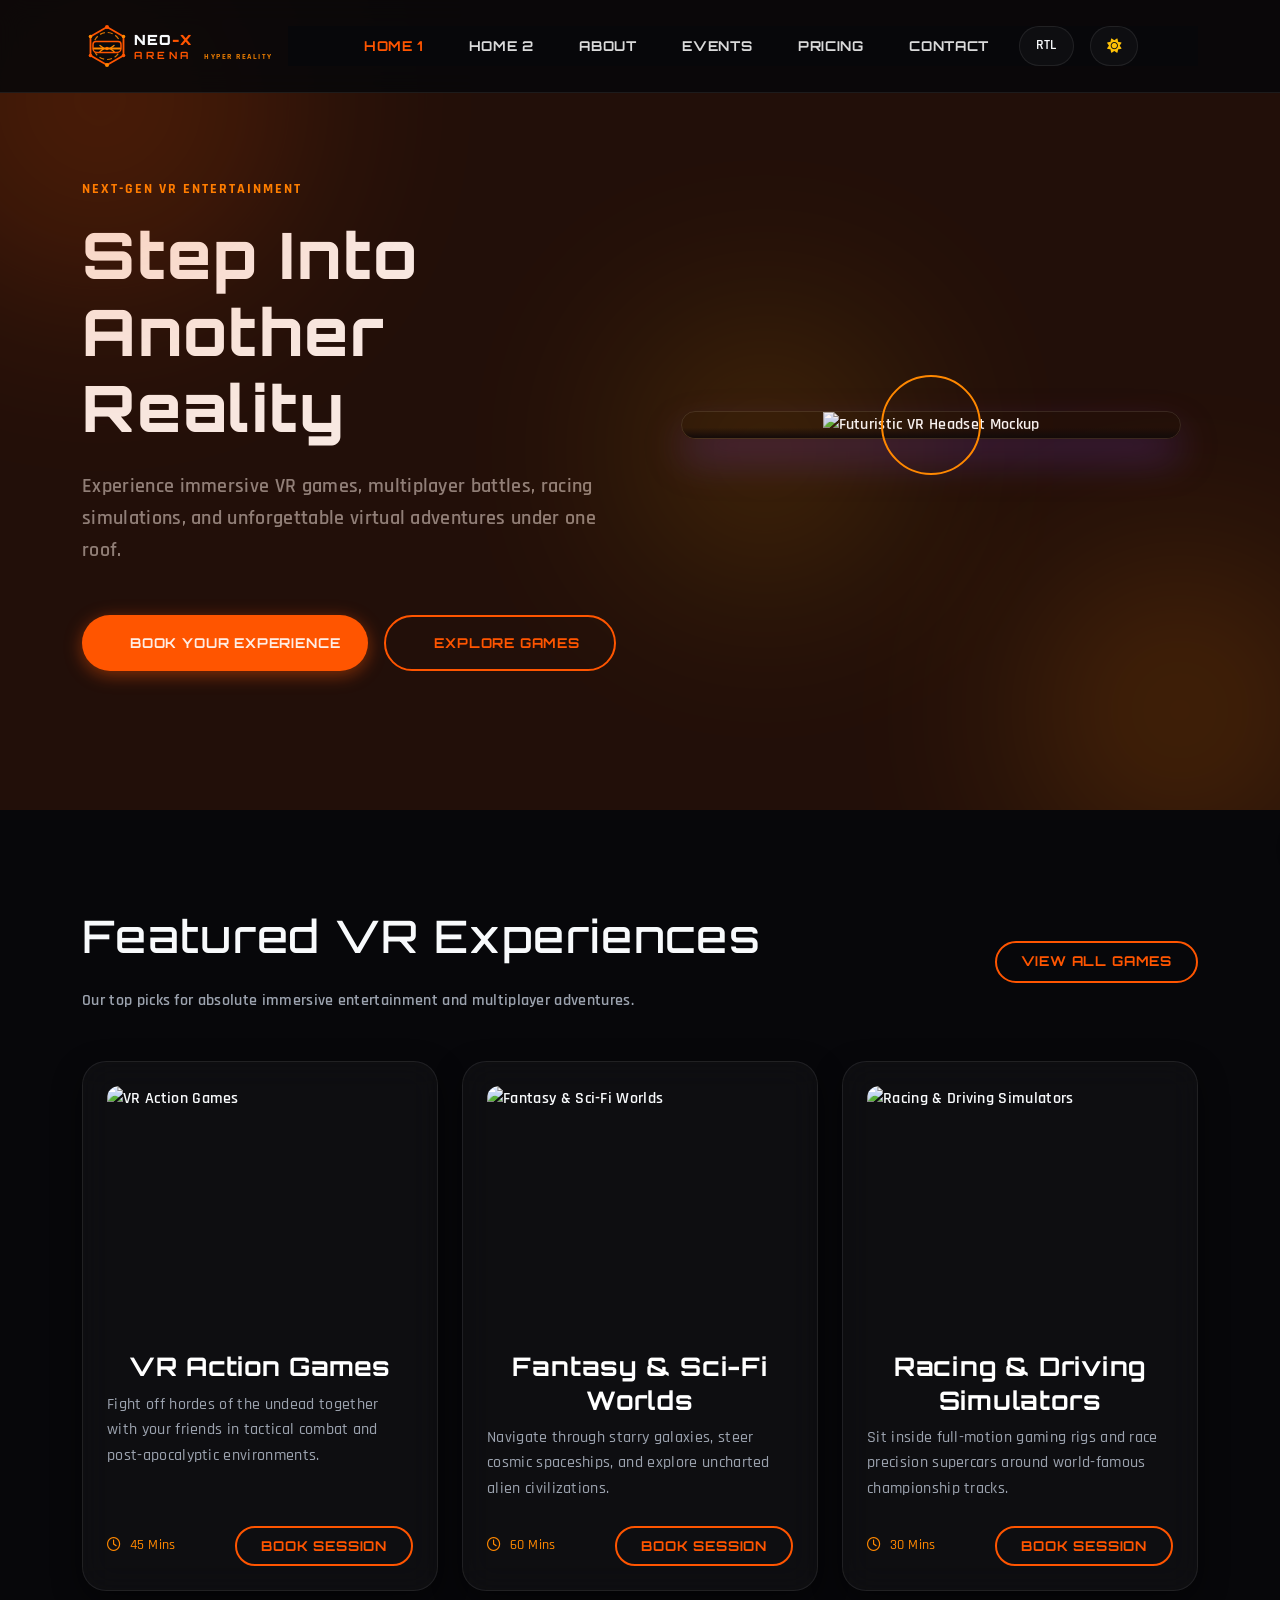
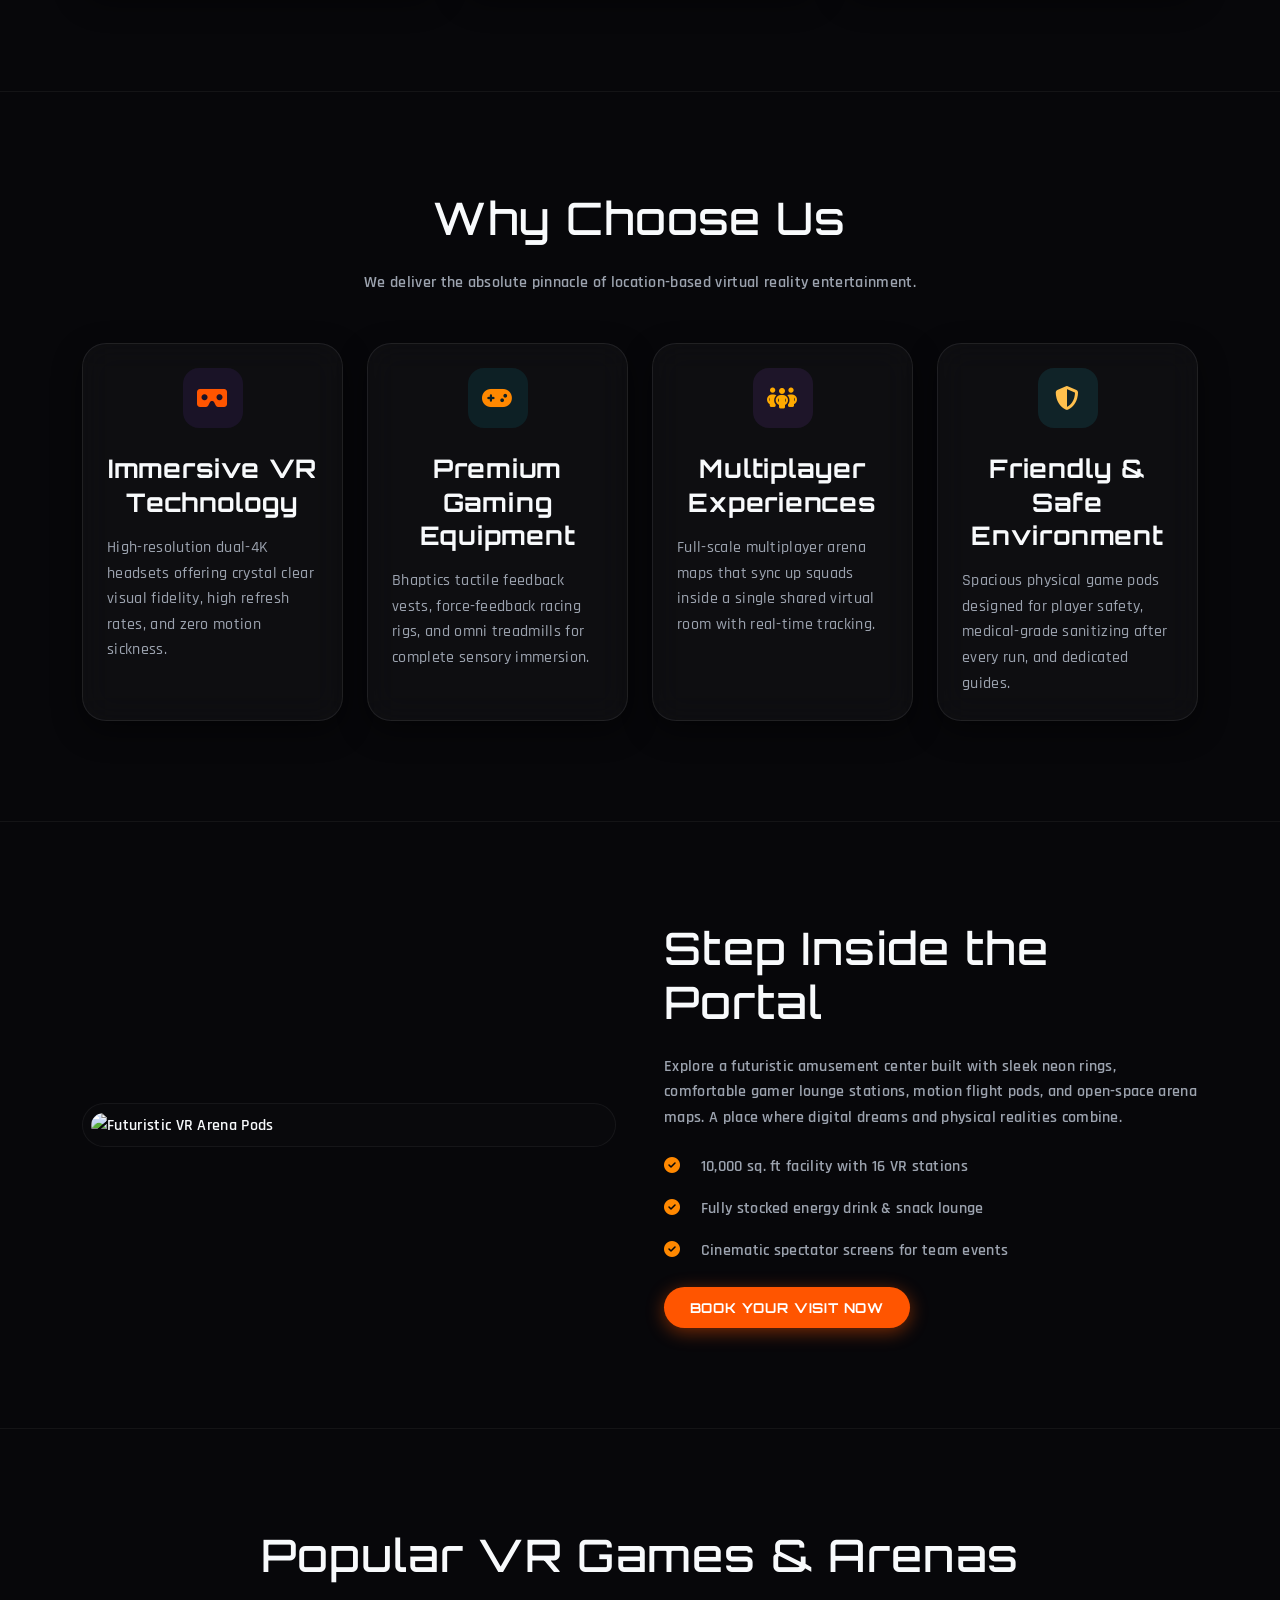
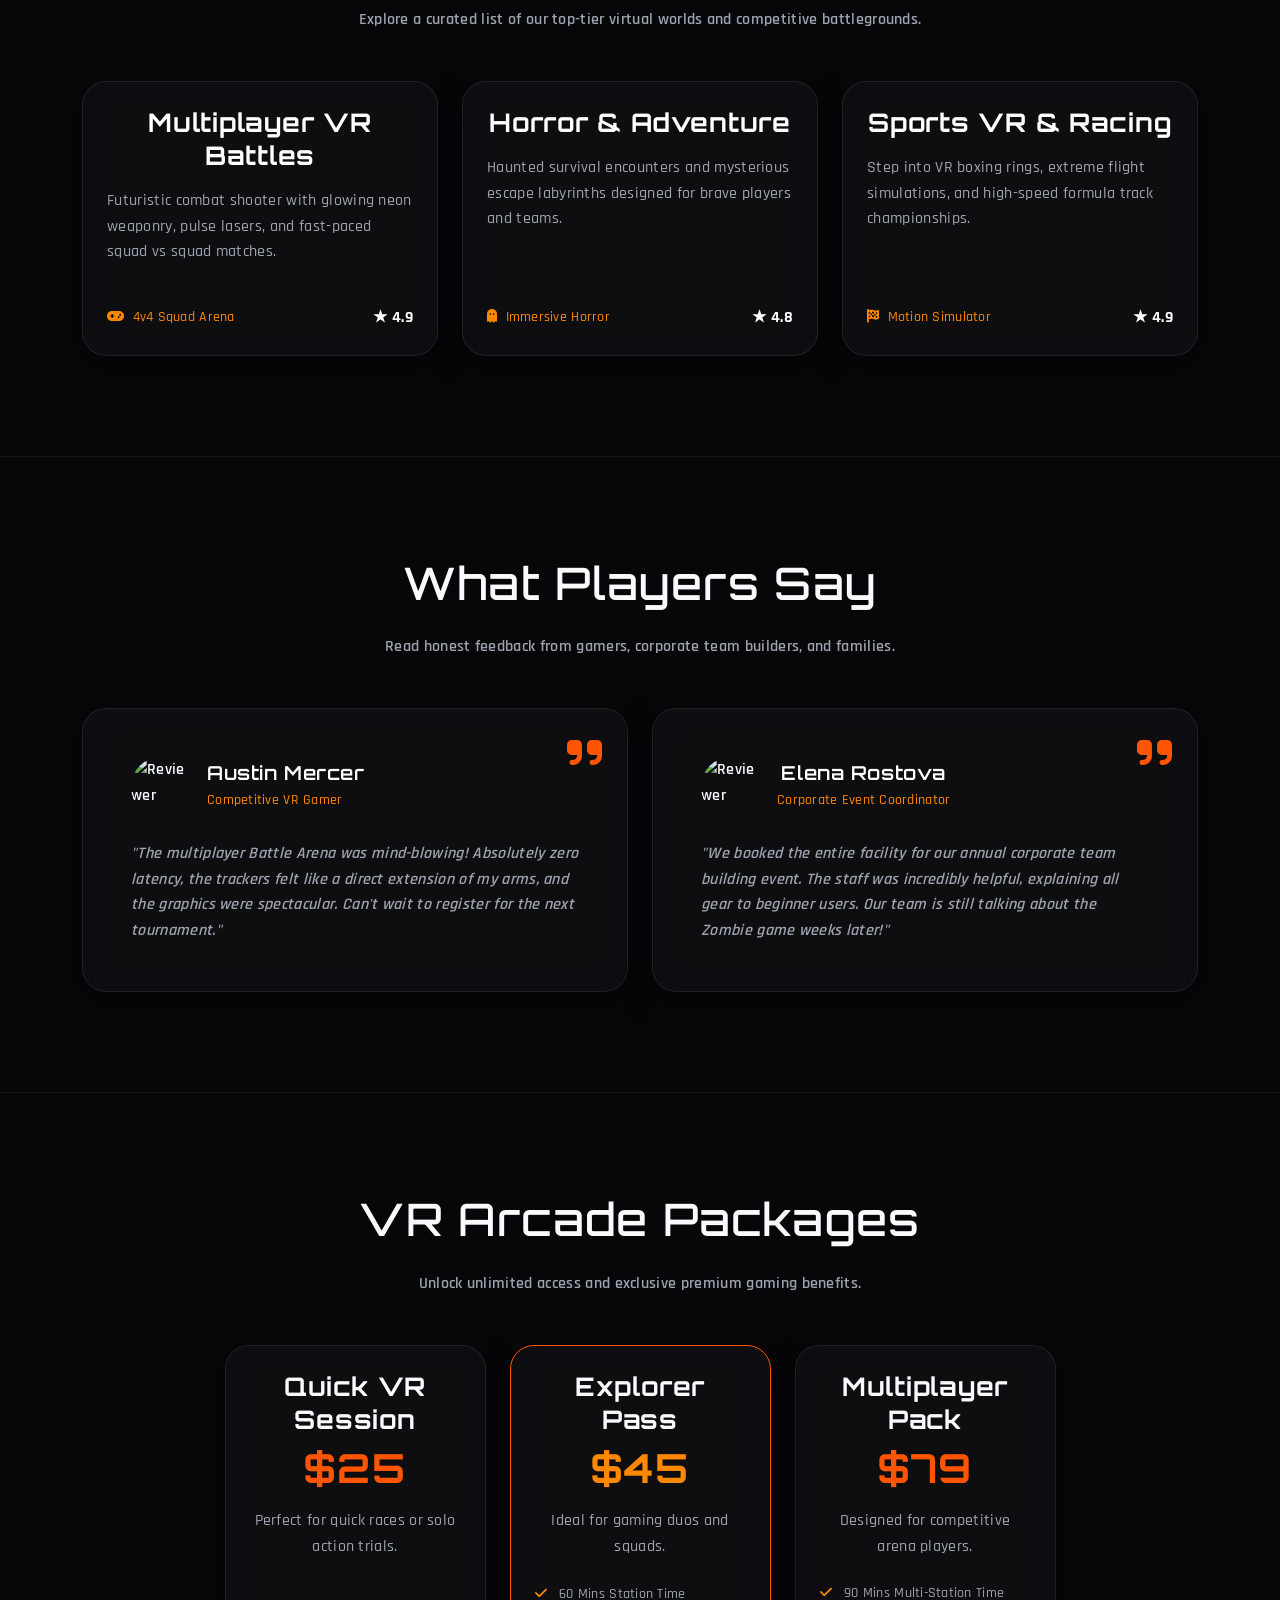
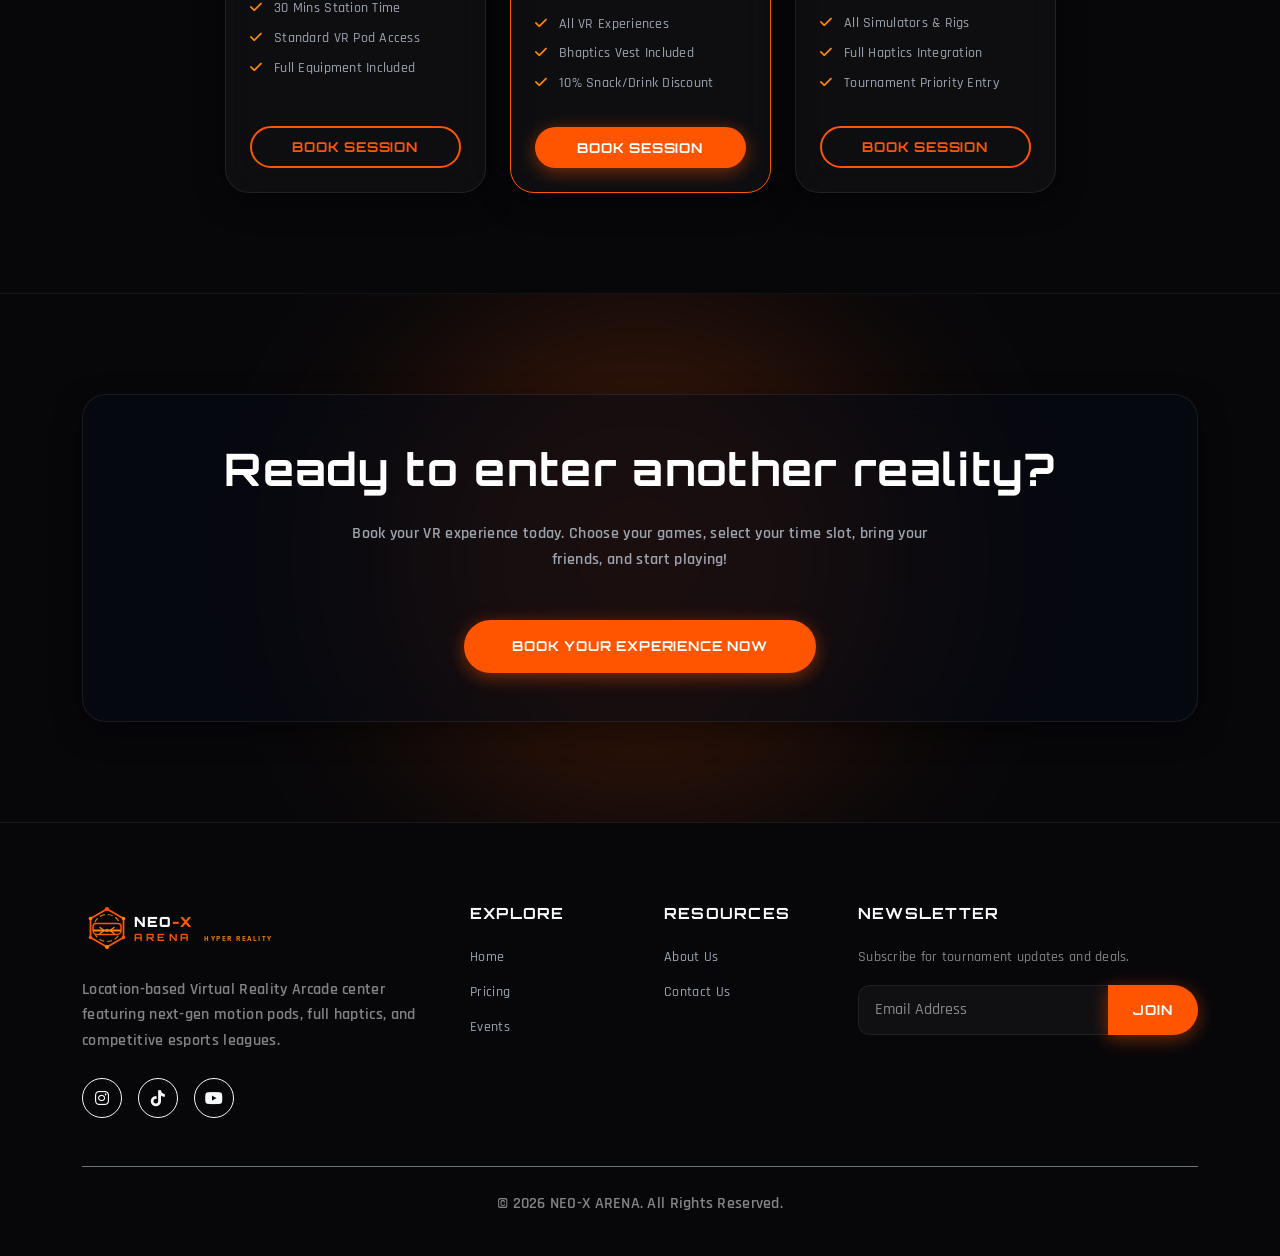
==== commit a1829a49: "feat: update brand name to NEO-X ARENA with unique animated cyber SVG logo" ====
--- a/index.html
+++ b/index.html
@@ -3,8 +3,8 @@
 <head>
     <meta charset="UTF-8">
     <meta name="viewport" content="width=device-width, initial-scale=1.0">
-    <title>VR Nexus Arena | Step Beyond Reality</title>
-    <meta name="description" content="Enter worlds beyond imagination at VR Nexus Arena. Immersive virtual reality experiences, multiplayer battles, racing simulators, and gaming for all ages.">
+    <title>NEO-X ARENA | Step Beyond Reality</title>
+    <meta name="description" content="Enter worlds beyond imagination at NEO-X ARENA. Immersive virtual reality experiences, multiplayer battles, racing simulators, and gaming for all ages.">
     
     <!-- Bootstrap 5 CSS -->
     <link href="https://cdn.jsdelivr.net/npm/bootstrap@5.3.2/dist/css/bootstrap.min.css" rel="stylesheet">
@@ -87,7 +87,7 @@
             transform: scale(1.1);
         }
     </style>
-    <link rel="icon" type="image/svg+xml" href="data:image/svg+xml,%3Csvg xmlns='http://www.w3.org/2000/svg' viewBox='0 0 64 64'%3E%3Crect width='64' height='64' rx='12' fill='%2307070A'/%3E%3Ccircle cx='32' cy='32' r='20' fill='none' stroke='%23FFAA00' stroke-width='2'/%3E%3Cpath d='M18 26h28a2 2 0 0 1 2 2v6a4 4 0 0 1-4 4H22a4 4 0 0 1-4-4v-6a2 2 0 0 1 2-2z' fill='%23FF5500'/%3E%3C/svg%3E">
+    <link rel="icon" type="image/svg+xml" href="data:image/svg+xml,%3Csvg xmlns='http://www.w3.org/2000/svg' viewBox='0 0 64 64'%3E%3Crect width='64' height='64' rx='14' fill='%2307070A'/%3E%3Cpolygon points='32,8 54,20 54,44 32,56 10,44 10,20' fill='none' stroke='%23FF5500' stroke-width='3'/%3E%3Ccircle cx='32' cy='32' r='14' fill='none' stroke='%23FFAA00' stroke-width='2' stroke-dasharray='4 2'/%3E%3Cpath d='M22 26h20a2 2 0 0 1 2 2v6a3 3 0 0 1-3 3H23a3 3 0 0 1-3-3v-6a2 2 0 0 1 2-2z' fill='%23FF5500'/%3E%3Cpath d='M26 29l6 3-6 3M38 29l-6 3 6 3' stroke='%23FFF' stroke-width='1.5' fill='none'/%3E%3C/svg%3E">
 </head>
 <body class="dark-mode">
 
@@ -96,18 +96,25 @@
         <div class="container">
             <a class="navbar-brand d-flex align-items-center" href="index.html">
                 <!-- SVG LOGO -->
-                <svg xmlns="http://www.w3.org/2000/svg" viewBox="0 0 180 50" width="180" height="50" style="display: inline-block; vertical-align: middle;">
-                  <circle cx="25" cy="25" r="16" fill="none" class="logo-ring-1" stroke-width="2" opacity="0.8" />
-                  <circle cx="25" cy="25" r="19" fill="none" class="logo-ring-2" stroke-width="1.5" stroke-dasharray="4 2" opacity="0.9" />
-                  <circle cx="25" cy="25" r="22" fill="none" class="logo-ring-3" stroke-width="1" opacity="0.6" />
-                  <path d="M12 21h26a3 3 0 0 1 3 3v4a5 5 0 0 1-5 5H14a5 5 0 0 1-5-5v-4a3 3 0 0 1 3-3z" class="logo-visor" stroke-width="2" />
-                  <path d="M16 25h18" class="logo-visor-accent" stroke-width="1.5" stroke-linecap="round" />
-                  <circle cx="20" cy="28" r="1.5" class="logo-visor-dot" />
-                  <circle cx="30" cy="28" r="1.5" class="logo-visor-dot" />
-                  <path d="M9 25c-2 0-3-1-3-3" fill="none" class="logo-ring-1" stroke-width="2" />
-                  <path d="M41 25c2 0 3-1 3-3" fill="none" class="logo-ring-1" stroke-width="2" />
-                  <text class="logo-text-primary" x="54" y="24" font-family="'Orbitron', sans-serif" font-size="13" font-weight="800" letter-spacing="0.5">VR NEXUS</text>
-                  <text class="logo-text-secondary" x="54" y="38" font-family="'Orbitron', sans-serif" font-size="11" font-weight="700" letter-spacing="2">ARENA</text>
+                <svg class="neo-brand-logo" xmlns="http://www.w3.org/2000/svg" viewBox="0 0 190 50" width="190" height="50" aria-label="NEO-X ARENA Logo">
+                  <polygon class="neo-hex-outer" points="25,6 41.5,15.5 41.5,34.5 25,44 8.5,34.5 8.5,15.5" fill="none" stroke-width="1.8" />
+                  <circle class="neo-hex-inner" cx="25" cy="25" r="13.5" fill="none" stroke-width="1.2" stroke-dasharray="5 3" />
+                  <g class="neo-visor-x">
+                    <path d="M14 20.5h22a3 3 0 0 1 3 3v4a4 4 0 0 1-4 4H15a4 4 0 0 1-4-4v-4a3 3 0 0 1 3-3z" class="neo-visor-body" stroke-width="1.5" />
+                    <path d="M18 24.5l4 3-4 3" fill="none" class="neo-visor-accent" stroke-width="1.4" stroke-linecap="round" stroke-linejoin="round" />
+                    <path d="M32 24.5l-4 3 4 3" fill="none" class="neo-visor-accent" stroke-width="1.4" stroke-linecap="round" stroke-linejoin="round" />
+                    <circle cx="25" cy="27.5" r="1.8" class="neo-visor-core" />
+                  </g>
+                  <line class="neo-laser-scan" x1="12" y1="27.5" x2="38" y2="27.5" stroke-width="1.8" stroke-linecap="round" />
+                  <circle class="neo-node neo-node-1" cx="25" cy="6" r="2" />
+                  <circle class="neo-node neo-node-2" cx="41.5" cy="15.5" r="1.8" />
+                  <circle class="neo-node neo-node-3" cx="41.5" cy="34.5" r="1.8" />
+                  <circle class="neo-node neo-node-4" cx="25" cy="44" r="2" />
+                  <circle class="neo-node neo-node-1" cx="8.5" cy="34.5" r="1.8" />
+                  <circle class="neo-node neo-node-2" cx="8.5" cy="15.5" r="1.8" />
+                  <text class="neo-logo-text-main" x="52" y="24" font-family="'Orbitron', sans-serif" font-size="14" font-weight="900" letter-spacing="1">NEO<tspan fill="#FF5500">-X</tspan></text>
+                  <text class="neo-logo-text-sub" x="52" y="38" font-family="'Orbitron', sans-serif" font-size="10" font-weight="700" letter-spacing="3.5">ARENA</text>
+                  <text class="neo-logo-tag" x="122" y="38" font-family="'Rajdhani', sans-serif" font-size="7.5" font-weight="700" letter-spacing="1.5">HYPER REALITY</text>
                 </svg>
             </a>
             <button class="navbar-toggler border-0 shadow-none" type="button" data-bs-toggle="offcanvas" data-bs-target="#offcanvasNavbar" aria-controls="offcanvasNavbar">
@@ -117,18 +124,25 @@
                 <div class="offcanvas-header justify-content-between border-bottom border-secondary">
                     <a class="navbar-brand d-flex align-items-center" href="index.html">
                         <!-- SVG LOGO -->
-                        <svg xmlns="http://www.w3.org/2000/svg" viewBox="0 0 180 50" width="180" height="50" style="display: inline-block; vertical-align: middle;">
-                          <circle cx="25" cy="25" r="16" fill="none" class="logo-ring-1" stroke-width="2" opacity="0.8" />
-                          <circle cx="25" cy="25" r="19" fill="none" class="logo-ring-2" stroke-width="1.5" stroke-dasharray="4 2" opacity="0.9" />
-                          <circle cx="25" cy="25" r="22" fill="none" class="logo-ring-3" stroke-width="1" opacity="0.6" />
-                          <path d="M12 21h26a3 3 0 0 1 3 3v4a5 5 0 0 1-5 5H14a5 5 0 0 1-5-5v-4a3 3 0 0 1 3-3z" class="logo-visor" stroke-width="2" />
-                          <path d="M16 25h18" class="logo-visor-accent" stroke-width="1.5" stroke-linecap="round" />
-                          <circle cx="20" cy="28" r="1.5" class="logo-visor-dot" />
-                          <circle cx="30" cy="28" r="1.5" class="logo-visor-dot" />
-                          <path d="M9 25c-2 0-3-1-3-3" fill="none" class="logo-ring-1" stroke-width="2" />
-                          <path d="M41 25c2 0 3-1 3-3" fill="none" class="logo-ring-1" stroke-width="2" />
-                          <text class="logo-text-primary" x="54" y="24" font-family="'Orbitron', sans-serif" font-size="13" font-weight="800" letter-spacing="0.5">VR NEXUS</text>
-                          <text class="logo-text-secondary" x="54" y="38" font-family="'Orbitron', sans-serif" font-size="11" font-weight="700" letter-spacing="2">ARENA</text>
+                        <svg class="neo-brand-logo" xmlns="http://www.w3.org/2000/svg" viewBox="0 0 190 50" width="190" height="50" aria-label="NEO-X ARENA Logo">
+                          <polygon class="neo-hex-outer" points="25,6 41.5,15.5 41.5,34.5 25,44 8.5,34.5 8.5,15.5" fill="none" stroke-width="1.8" />
+                          <circle class="neo-hex-inner" cx="25" cy="25" r="13.5" fill="none" stroke-width="1.2" stroke-dasharray="5 3" />
+                          <g class="neo-visor-x">
+                            <path d="M14 20.5h22a3 3 0 0 1 3 3v4a4 4 0 0 1-4 4H15a4 4 0 0 1-4-4v-4a3 3 0 0 1 3-3z" class="neo-visor-body" stroke-width="1.5" />
+                            <path d="M18 24.5l4 3-4 3" fill="none" class="neo-visor-accent" stroke-width="1.4" stroke-linecap="round" stroke-linejoin="round" />
+                            <path d="M32 24.5l-4 3 4 3" fill="none" class="neo-visor-accent" stroke-width="1.4" stroke-linecap="round" stroke-linejoin="round" />
+                            <circle cx="25" cy="27.5" r="1.8" class="neo-visor-core" />
+                          </g>
+                          <line class="neo-laser-scan" x1="12" y1="27.5" x2="38" y2="27.5" stroke-width="1.8" stroke-linecap="round" />
+                          <circle class="neo-node neo-node-1" cx="25" cy="6" r="2" />
+                          <circle class="neo-node neo-node-2" cx="41.5" cy="15.5" r="1.8" />
+                          <circle class="neo-node neo-node-3" cx="41.5" cy="34.5" r="1.8" />
+                          <circle class="neo-node neo-node-4" cx="25" cy="44" r="2" />
+                          <circle class="neo-node neo-node-1" cx="8.5" cy="34.5" r="1.8" />
+                          <circle class="neo-node neo-node-2" cx="8.5" cy="15.5" r="1.8" />
+                          <text class="neo-logo-text-main" x="52" y="24" font-family="'Orbitron', sans-serif" font-size="14" font-weight="900" letter-spacing="1">NEO<tspan fill="#FF5500">-X</tspan></text>
+                          <text class="neo-logo-text-sub" x="52" y="38" font-family="'Orbitron', sans-serif" font-size="10" font-weight="700" letter-spacing="3.5">ARENA</text>
+                          <text class="neo-logo-tag" x="122" y="38" font-family="'Rajdhani', sans-serif" font-size="7.5" font-weight="700" letter-spacing="1.5">HYPER REALITY</text>
                         </svg>
                     </a>
                     <button type="button" class="btn-close" data-bs-dismiss="offcanvas" aria-label="Close"></button>
@@ -476,18 +490,25 @@
                 <div class="col-lg-4 text-center text-lg-start">
                     <a class="navbar-brand d-inline-block mb-4" href="index.html">
                         <!-- SVG LOGO -->
-                        <svg xmlns="http://www.w3.org/2000/svg" viewBox="0 0 180 50" width="180" height="50" style="display: inline-block; vertical-align: middle;">
-                          <circle cx="25" cy="25" r="16" fill="none" class="logo-ring-1" stroke-width="2" opacity="0.8" />
-                          <circle cx="25" cy="25" r="19" fill="none" class="logo-ring-2" stroke-width="1.5" stroke-dasharray="4 2" opacity="0.9" />
-                          <circle cx="25" cy="25" r="22" fill="none" class="logo-ring-3" stroke-width="1" opacity="0.6" />
-                          <path d="M12 21h26a3 3 0 0 1 3 3v4a5 5 0 0 1-5 5H14a5 5 0 0 1-5-5v-4a3 3 0 0 1 3-3z" class="logo-visor" stroke-width="2" />
-                          <path d="M16 25h18" class="logo-visor-accent" stroke-width="1.5" stroke-linecap="round" />
-                          <circle cx="20" cy="28" r="1.5" class="logo-visor-dot" />
-                          <circle cx="30" cy="28" r="1.5" class="logo-visor-dot" />
-                          <path d="M9 25c-2 0-3-1-3-3" fill="none" class="logo-ring-1" stroke-width="2" />
-                          <path d="M41 25c2 0 3-1 3-3" fill="none" class="logo-ring-1" stroke-width="2" />
-                          <text class="logo-text-primary" x="54" y="24" font-family="'Orbitron', sans-serif" font-size="13" font-weight="800" letter-spacing="0.5">VR NEXUS</text>
-                          <text class="logo-text-secondary" x="54" y="38" font-family="'Orbitron', sans-serif" font-size="11" font-weight="700" letter-spacing="2">ARENA</text>
+                        <svg class="neo-brand-logo" xmlns="http://www.w3.org/2000/svg" viewBox="0 0 190 50" width="190" height="50" aria-label="NEO-X ARENA Logo">
+                          <polygon class="neo-hex-outer" points="25,6 41.5,15.5 41.5,34.5 25,44 8.5,34.5 8.5,15.5" fill="none" stroke-width="1.8" />
+                          <circle class="neo-hex-inner" cx="25" cy="25" r="13.5" fill="none" stroke-width="1.2" stroke-dasharray="5 3" />
+                          <g class="neo-visor-x">
+                            <path d="M14 20.5h22a3 3 0 0 1 3 3v4a4 4 0 0 1-4 4H15a4 4 0 0 1-4-4v-4a3 3 0 0 1 3-3z" class="neo-visor-body" stroke-width="1.5" />
+                            <path d="M18 24.5l4 3-4 3" fill="none" class="neo-visor-accent" stroke-width="1.4" stroke-linecap="round" stroke-linejoin="round" />
+                            <path d="M32 24.5l-4 3 4 3" fill="none" class="neo-visor-accent" stroke-width="1.4" stroke-linecap="round" stroke-linejoin="round" />
+                            <circle cx="25" cy="27.5" r="1.8" class="neo-visor-core" />
+                          </g>
+                          <line class="neo-laser-scan" x1="12" y1="27.5" x2="38" y2="27.5" stroke-width="1.8" stroke-linecap="round" />
+                          <circle class="neo-node neo-node-1" cx="25" cy="6" r="2" />
+                          <circle class="neo-node neo-node-2" cx="41.5" cy="15.5" r="1.8" />
+                          <circle class="neo-node neo-node-3" cx="41.5" cy="34.5" r="1.8" />
+                          <circle class="neo-node neo-node-4" cx="25" cy="44" r="2" />
+                          <circle class="neo-node neo-node-1" cx="8.5" cy="34.5" r="1.8" />
+                          <circle class="neo-node neo-node-2" cx="8.5" cy="15.5" r="1.8" />
+                          <text class="neo-logo-text-main" x="52" y="24" font-family="'Orbitron', sans-serif" font-size="14" font-weight="900" letter-spacing="1">NEO<tspan fill="#FF5500">-X</tspan></text>
+                          <text class="neo-logo-text-sub" x="52" y="38" font-family="'Orbitron', sans-serif" font-size="10" font-weight="700" letter-spacing="3.5">ARENA</text>
+                          <text class="neo-logo-tag" x="122" y="38" font-family="'Rajdhani', sans-serif" font-size="7.5" font-weight="700" letter-spacing="1.5">HYPER REALITY</text>
                         </svg>
                     </a>
                     <p class="text-white-50 mb-4">Location-based Virtual Reality Arcade center featuring next-gen motion pods, full haptics, and competitive esports leagues.</p>
@@ -518,7 +539,7 @@
                 </div>
             </div>
             <div class="border-top border-secondary mt-5 pt-4 text-center text-white-50 small">
-                <p class="mb-0">&copy; 2026 VR Nexus Arena. All Rights Reserved.</p>
+                <p class="mb-0">&copy; 2026 NEO-X ARENA. All Rights Reserved.</p>
             </div>
         </div>
     </footer>
@@ -710,7 +731,7 @@
                                 <div class="glass-card p-3 mx-auto text-start" style="max-width: 400px; background: rgba(255,255,255,0.05);">
                                     <div class="d-flex justify-content-between mb-2">
                                         <span class="small text-white-50">Booking ID:</span>
-                                        <span class="fw-bold text-info" id="confirmID">VRN-8942-X</span>
+                                        <span class="fw-bold text-info" id="confirmID">NEOX-8942-X</span>
                                     </div>
                                     <div class="d-flex justify-content-between mb-2">
                                         <span class="small text-white-50">Experience:</span>
--- a/assets/css/style.css
+++ b/assets/css/style.css
@@ -176,14 +176,109 @@
   fill: none;
 }
 
-.logo-ring-1 { stroke: var(--primary-color); }
-.logo-ring-2 { stroke: var(--secondary-color); }
-.logo-ring-3 { stroke: var(--accent-color); }
-.logo-visor { fill: var(--primary-color); stroke: var(--primary-color); }
-.logo-visor-accent { stroke: var(--secondary-color); }
-.logo-visor-dot { fill: #fff; }
-.logo-text-primary { fill: var(--theme-text); }
-.logo-text-secondary { fill: var(--primary-color); }
+/* ═══════════════════════════════════════════════
+   NEO-X ARENA ANIMATED BRAND LOGO
+   ═══════════════════════════════════════════════ */
+.neo-brand-logo {
+  display: inline-block;
+  vertical-align: middle;
+  overflow: visible;
+  transition: transform 0.3s ease;
+}
+
+.navbar-brand:hover .neo-brand-logo {
+  transform: scale(1.03);
+}
+
+.neo-hex-outer {
+  stroke: var(--primary-color);
+  transform-origin: 25px 25px;
+  animation: neoHexRotate 10s linear infinite !important;
+}
+
+.neo-hex-inner {
+  stroke: var(--secondary-color);
+  opacity: 0.85;
+  transform-origin: 25px 25px;
+  animation: neoHexCounterRotate 7s linear infinite !important;
+}
+
+.neo-visor-body {
+  fill: #08080C;
+  stroke: var(--primary-color);
+}
+
+body:not(.dark-mode) .neo-visor-body {
+  fill: #FFFFFF;
+}
+
+.neo-visor-accent {
+  stroke: var(--secondary-color);
+}
+
+.neo-visor-core {
+  fill: var(--primary-color);
+}
+
+.neo-laser-scan {
+  stroke: var(--secondary-color);
+  transform-origin: 25px 25px;
+  animation: neoLaserSweep 2.4s ease-in-out infinite alternate !important;
+}
+
+.neo-node {
+  fill: var(--secondary-color);
+  transform-origin: center;
+  animation: neoNodePulse 2s ease-in-out infinite !important;
+}
+
+.neo-node-1 { animation-delay: 0s !important; fill: var(--primary-color); }
+.neo-node-2 { animation-delay: 0.5s !important; fill: var(--secondary-color); }
+.neo-node-3 { animation-delay: 1s !important; fill: var(--primary-color); }
+.neo-node-4 { animation-delay: 1.5s !important; fill: var(--secondary-color); }
+
+.neo-visor-x {
+  animation: neoGlowPulse 2.8s ease-in-out infinite alternate !important;
+}
+
+.neo-logo-text-main {
+  fill: var(--theme-text);
+}
+
+.neo-logo-text-sub {
+  fill: var(--primary-color);
+}
+
+.neo-logo-tag {
+  fill: var(--secondary-color);
+  opacity: 0.9;
+}
+
+@keyframes neoHexRotate {
+  from { transform: rotate(0deg); }
+  to { transform: rotate(360deg); }
+}
+
+@keyframes neoHexCounterRotate {
+  from { transform: rotate(0deg); }
+  to { transform: rotate(-360deg); }
+}
+
+@keyframes neoLaserSweep {
+  0% { transform: translateY(-7px); opacity: 0.2; }
+  50% { opacity: 1; filter: drop-shadow(0 0 3px var(--secondary-color)); }
+  100% { transform: translateY(7px); opacity: 0.2; }
+}
+
+@keyframes neoNodePulse {
+  0%, 100% { opacity: 0.6; transform: scale(0.85); }
+  50% { opacity: 1; transform: scale(1.3); filter: drop-shadow(0 0 4px var(--primary-color)); }
+}
+
+@keyframes neoGlowPulse {
+  0% { filter: drop-shadow(0 0 0px var(--primary-color)); }
+  100% { filter: drop-shadow(0 0 5px rgba(255, 85, 0, 0.7)); }
+}
 
 .nav-link {
   font-family: var(--font-heading);
@@ -927,12 +1022,28 @@
    removed from main.js.
    ═══════════════════════════════════════════════ */
 
-*, *::before, *::after {
+*:not(.neo-brand-logo):not(.neo-brand-logo *),
+*::before:not(.neo-brand-logo *),
+*::after:not(.neo-brand-logo *) {
   animation-duration:        0.001ms !important;
   animation-delay:           0ms     !important;
   animation-iteration-count: 1       !important;
   transition-duration:       0.001ms !important;
   transition-delay:          0ms     !important;
+}
+
+.neo-brand-logo,
+.neo-brand-logo *,
+.neo-hex-outer,
+.neo-hex-inner,
+.neo-laser-scan,
+.neo-node,
+.neo-visor-x {
+  animation-duration: revert !important;
+  animation-delay: revert !important;
+  animation-iteration-count: infinite !important;
+  animation-timing-function: linear !important;
+  transition-duration: 0.3s !important;
 }
 
 /* fade-up elements must be immediately visible
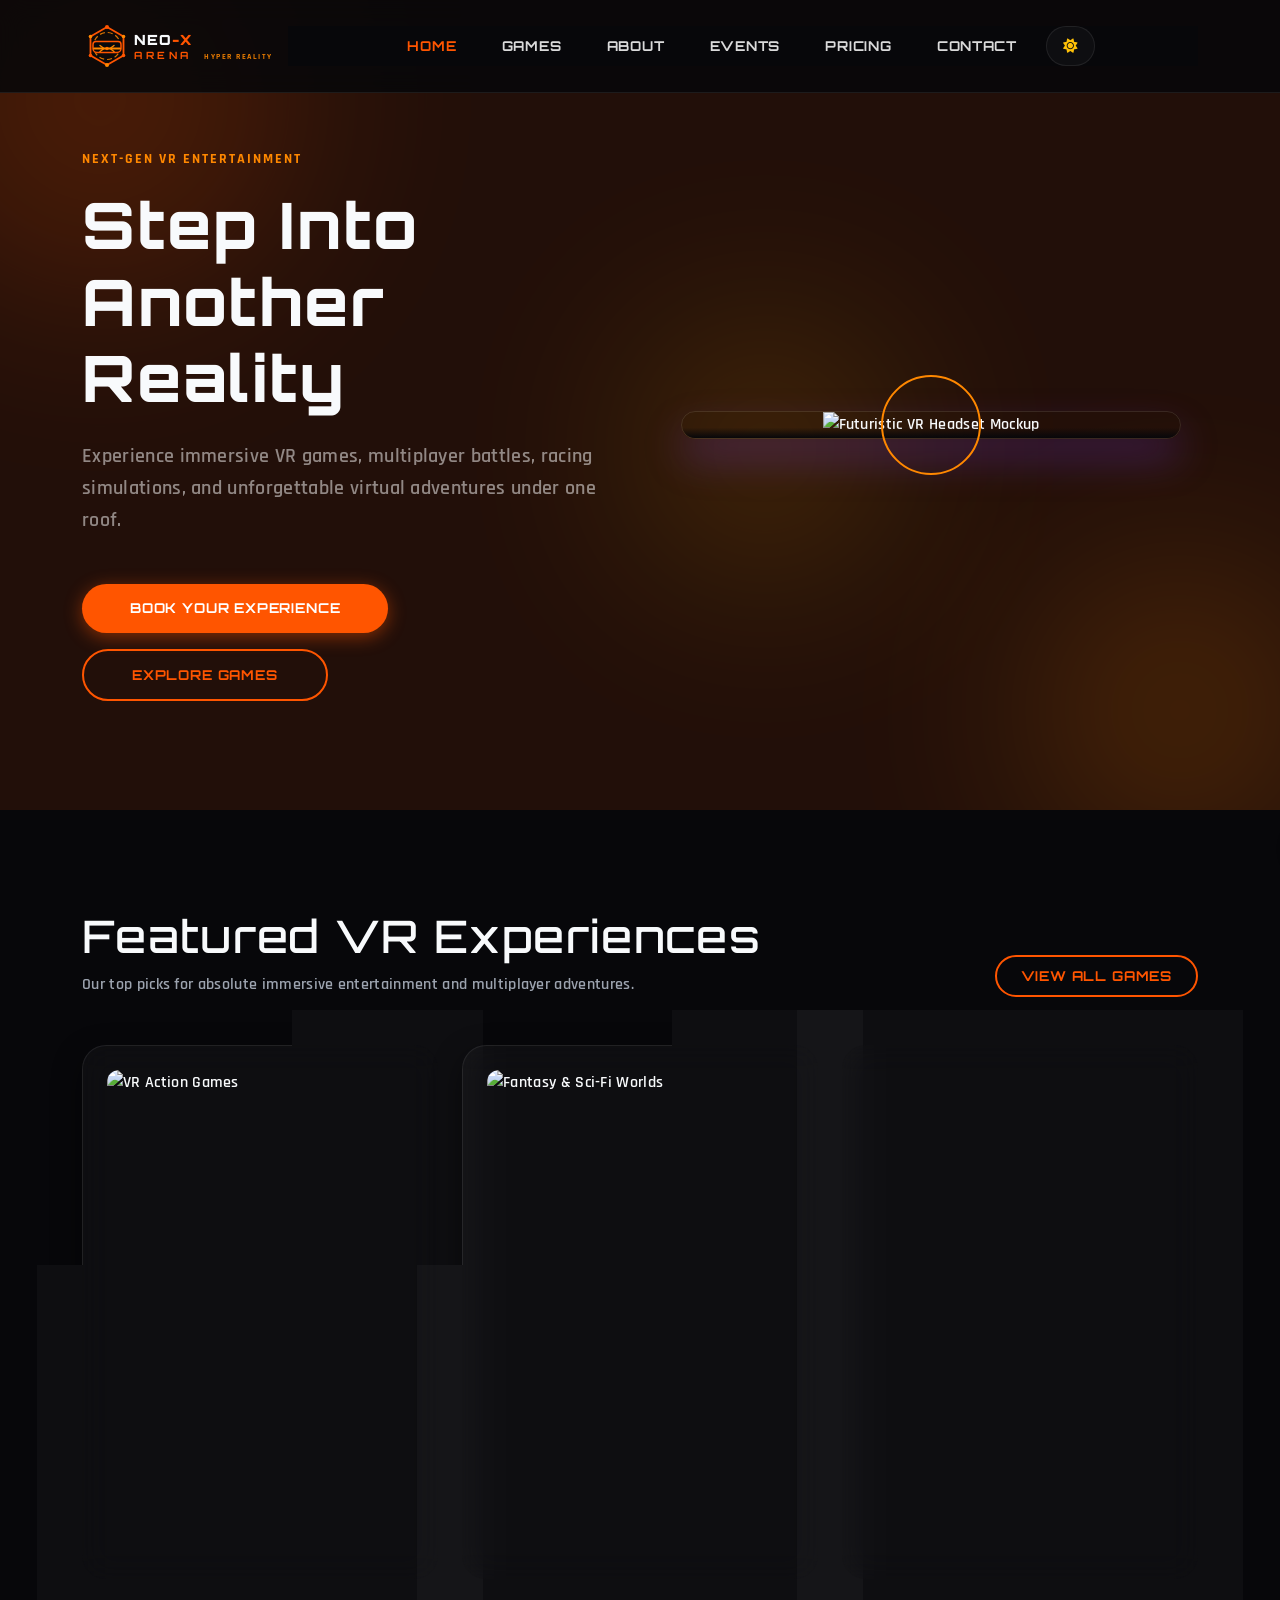
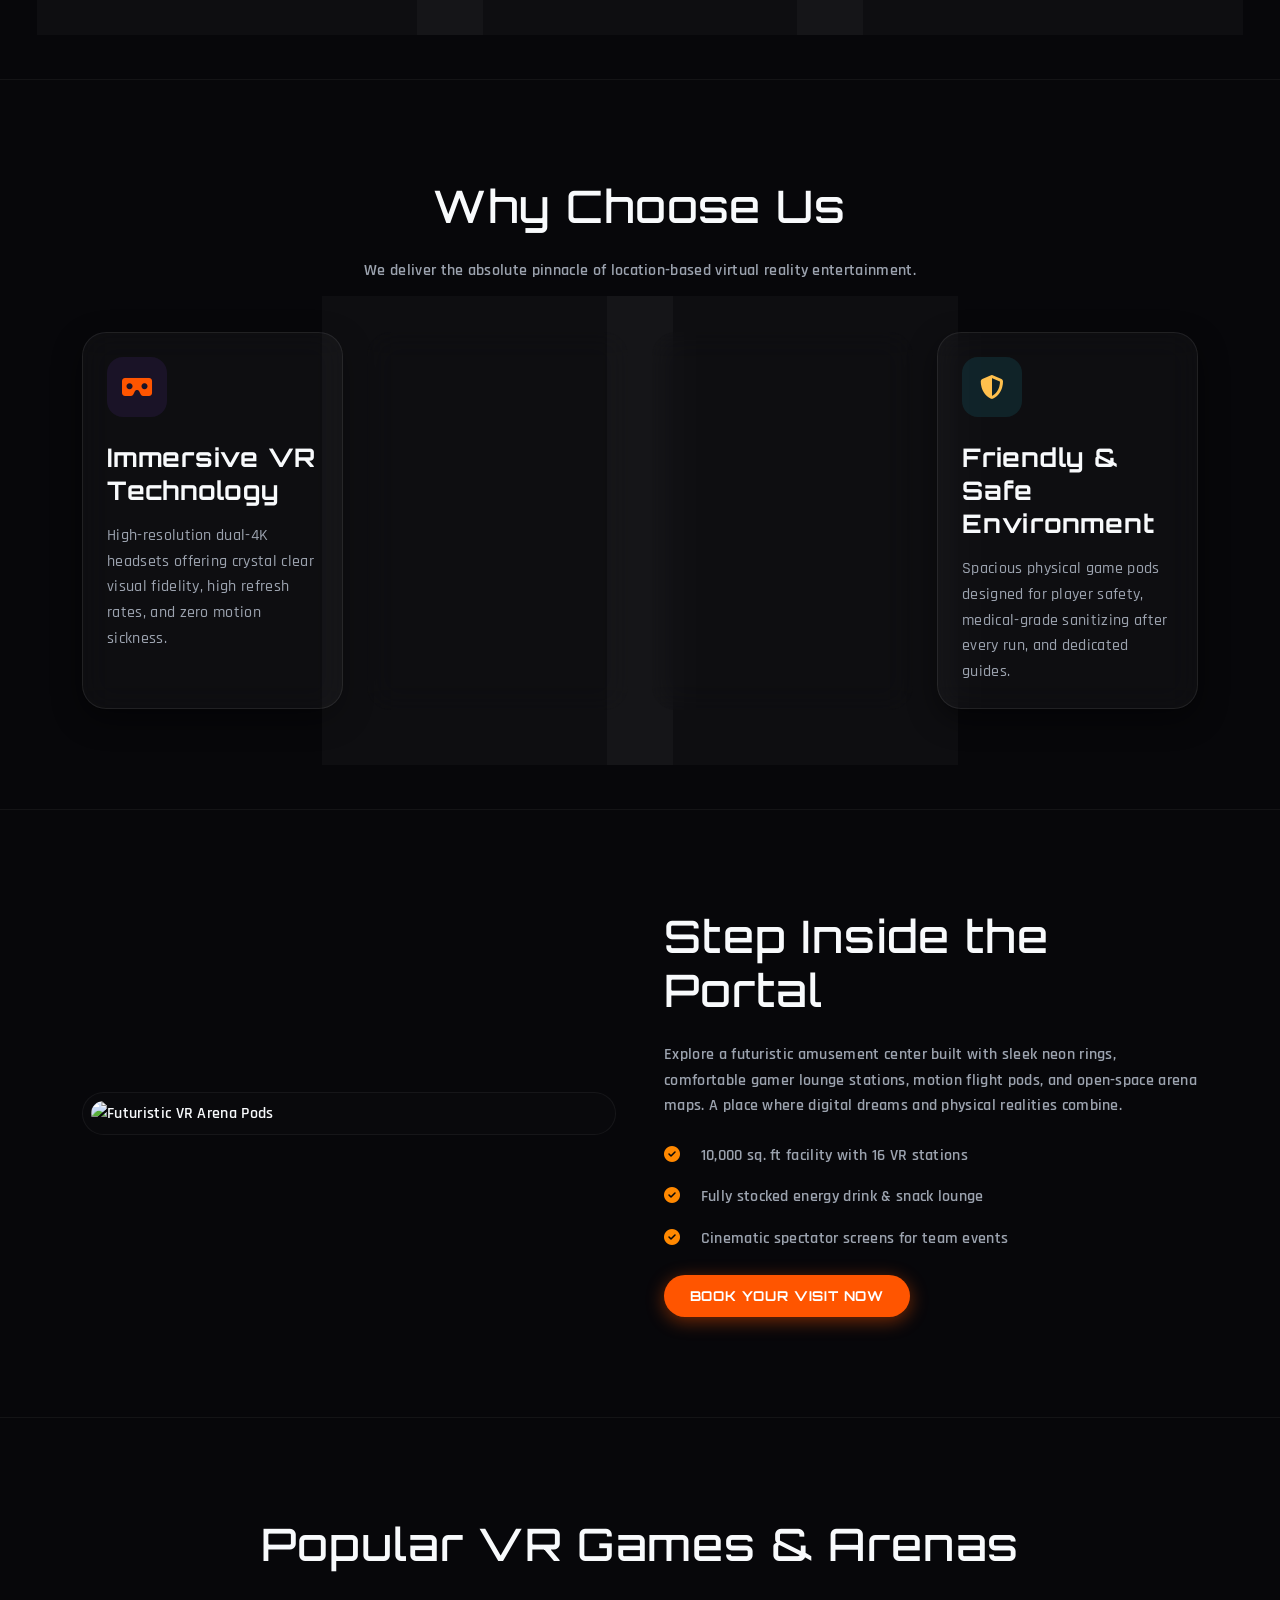
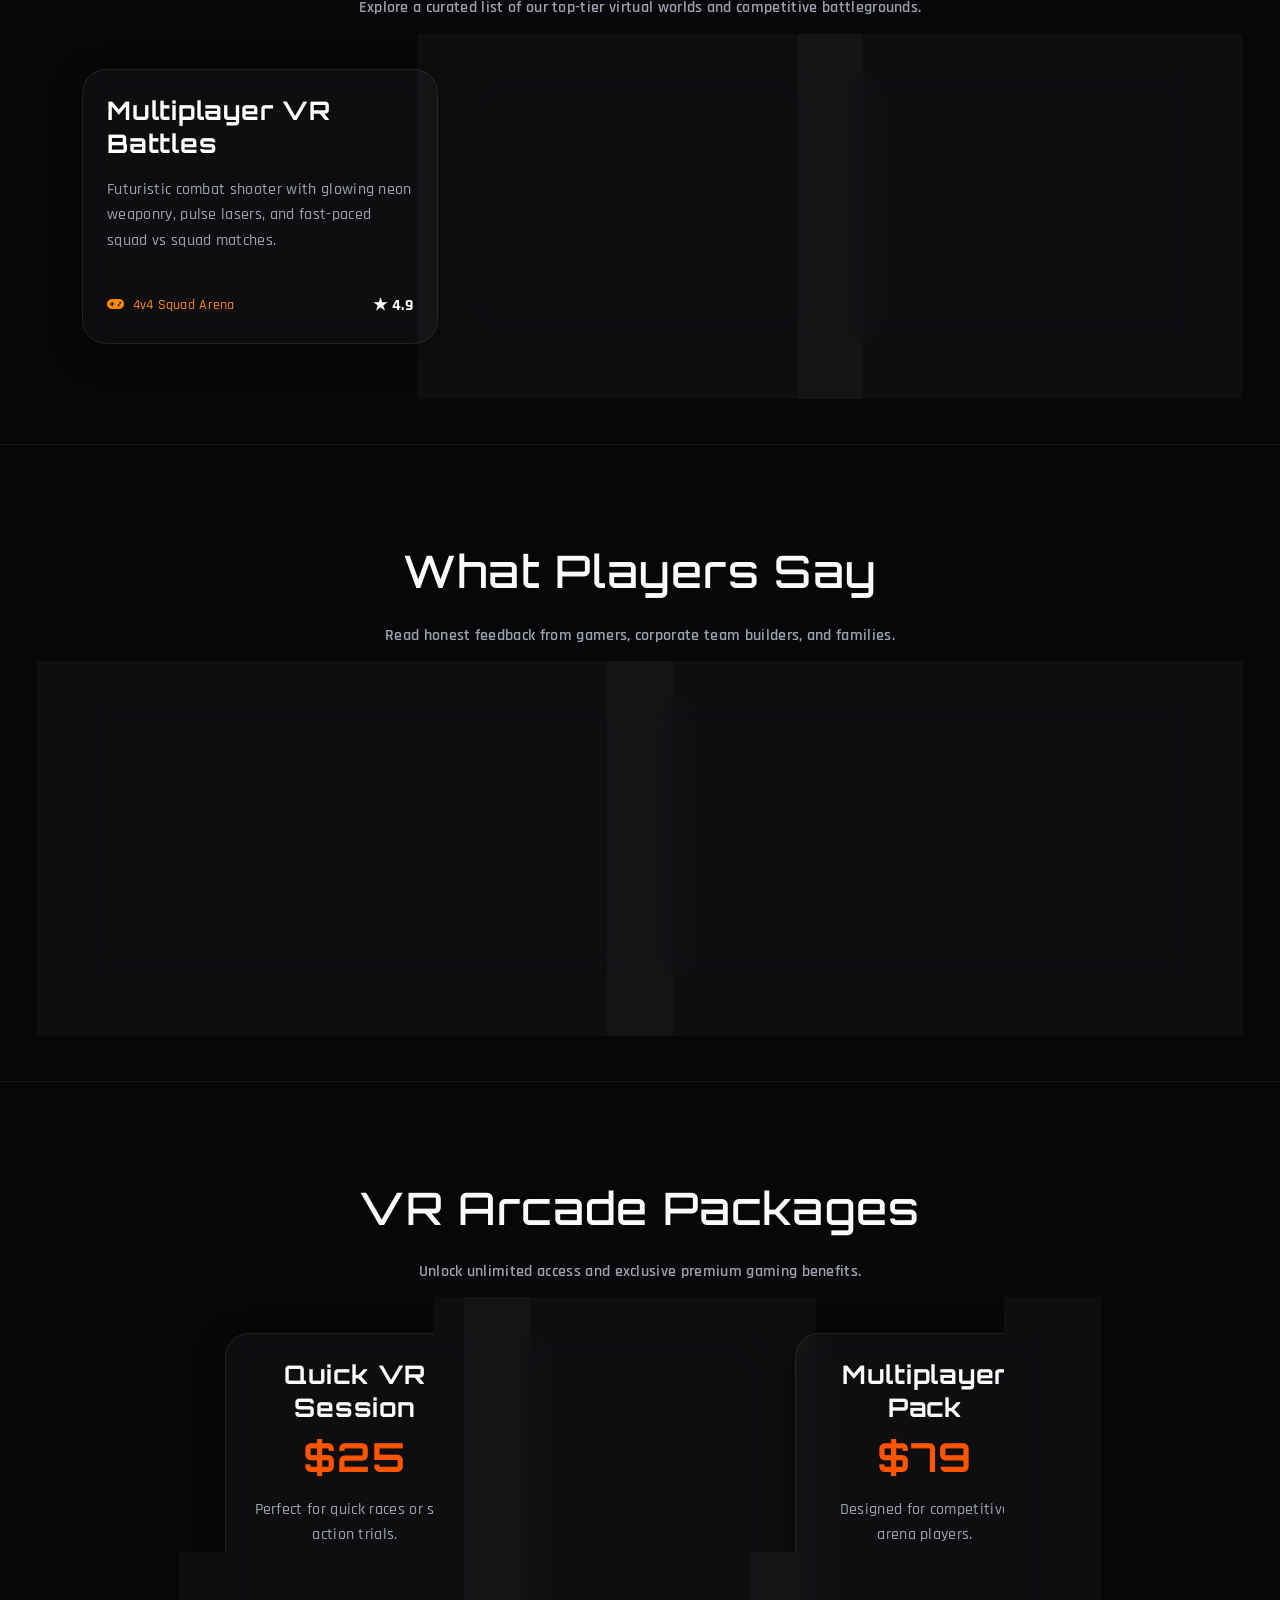
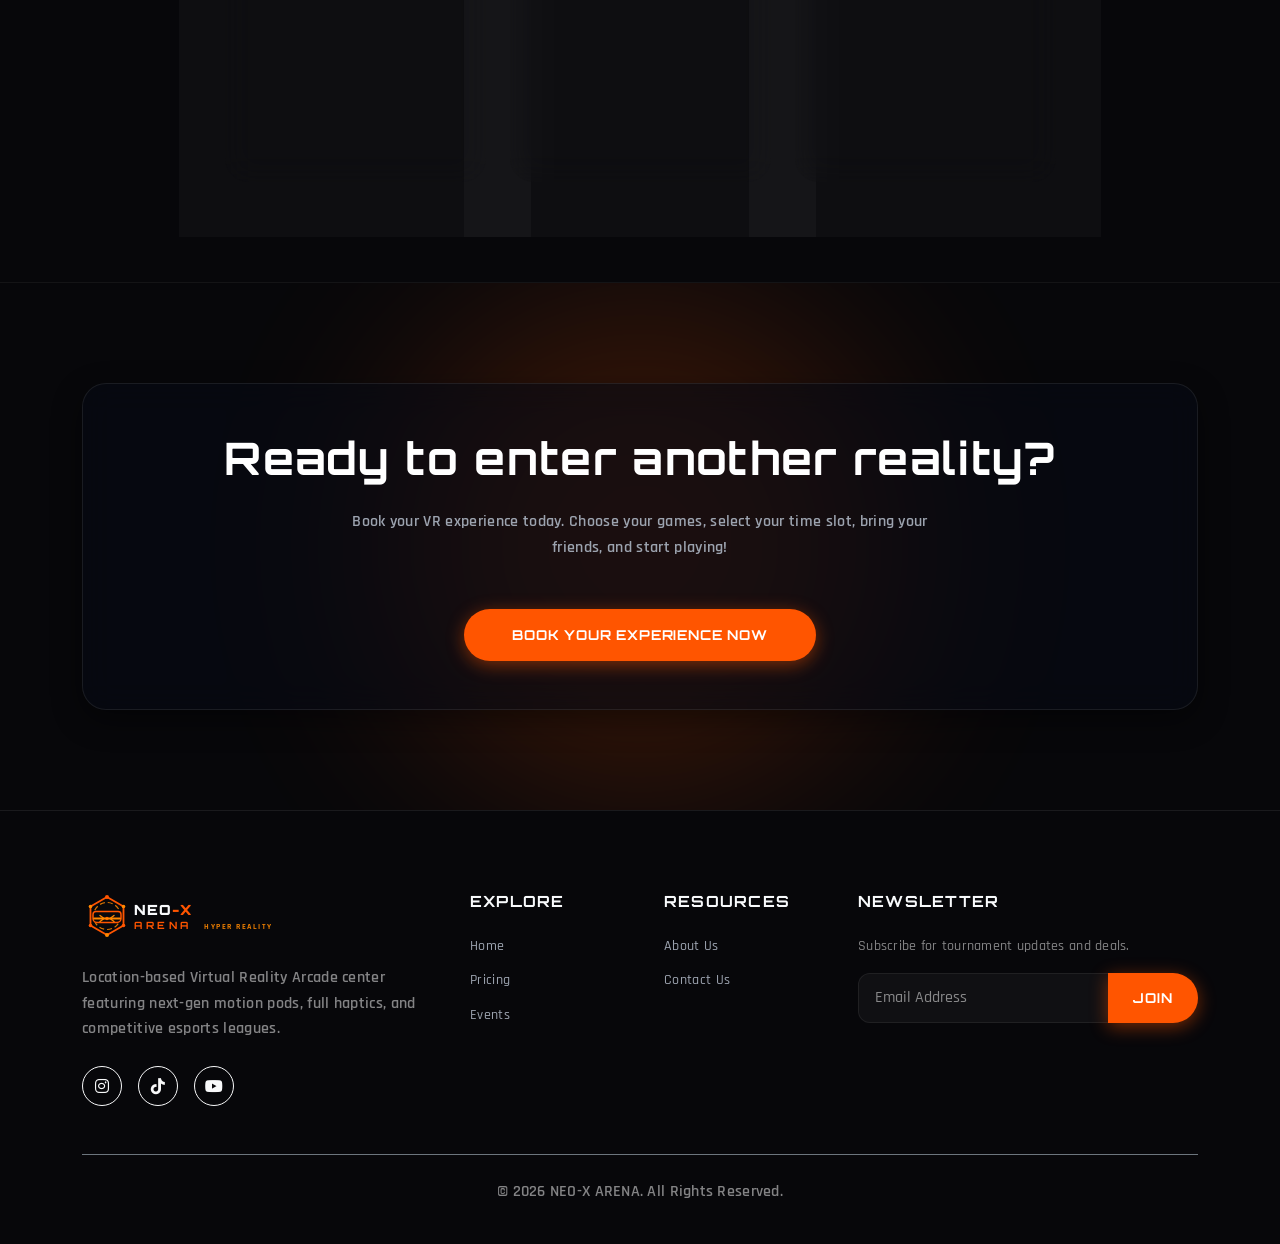
==== commit 9ce80b8c: "fix: responsive text alignment and time button overlap at 1024px" ====
--- a/index.html
+++ b/index.html
@@ -20,7 +20,7 @@
     <link rel="stylesheet" href="assets/css/dark-mode.css">
     <link rel="stylesheet" href="assets/css/rtl.css">
     
-    <!-- Custom Page Styles for Home 1 -->
+    <!-- Custom Page Styles for Home -->
     <style>
         .hero-visual-card {
             border-radius: 30px;
@@ -28,6 +28,35 @@
             box-shadow: 0 20px 40px rgba(124, 58, 237, 0.3);
             border: 1px solid rgba(255, 255, 255, 0.1);
             position: relative;
+        }
+        @media (max-width: 991.98px) {
+            .hero-section {
+                position: relative !important;
+            }
+            .hero-content {
+                position: relative !important;
+                z-index: 10 !important;
+                pointer-events: auto !important;
+            }
+            .hero-cta,
+            .hero-cta .btn {
+                position: relative !important;
+                z-index: 20 !important;
+                pointer-events: auto !important;
+            }
+        }
+        @media (min-width: 992px) and (max-width: 1199.98px) {
+            .hero-cta {
+                gap: 0.75rem !important;
+                justify-content: flex-start !important;
+            }
+            .hero-cta .btn {
+                padding: 0.75rem 1.25rem !important;
+                font-size: 0.85rem !important;
+                letter-spacing: 0.03em !important;
+                min-height: 48px !important;
+                white-space: nowrap !important;
+            }
         }
         .hero-visual-card::after {
             content: '';
@@ -65,6 +94,13 @@
             margin: 0 auto 1.5rem auto;
             transition: var(--transition-smooth);
         }
+        @media (min-width: 992px) {
+            .text-lg-start .feature-icon-wrapper,
+            .glass-card.text-lg-start .feature-icon-wrapper {
+                margin-left: 0 !important;
+                margin-right: auto !important;
+            }
+        }
         .glass-card:hover .feature-icon-wrapper {
             background: var(--primary-color);
             color: var(--text-light);
@@ -85,6 +121,71 @@
         }
         .glass-card:hover .card-img-top-wrap img {
             transform: scale(1.1);
+        }
+        /* Experience cards vertical text alignment at 1024px & general */
+        .featured-card h4,
+        .card-title-aligned {
+            min-height: 2.8em;
+            display: flex;
+            align-items: flex-start;
+            margin-bottom: 0.75rem !important;
+            line-height: 1.35 !important;
+        }
+        .featured-card p,
+        .card-desc-aligned {
+            min-height: 4.8em;
+            line-height: 1.55 !important;
+            margin-bottom: 1.5rem !important;
+        }
+        .featured-card-footer {
+            display: flex !important;
+            justify-content: space-between !important;
+            align-items: center !important;
+            gap: 0.5rem !important;
+            width: 100%;
+        }
+        .featured-card-footer .text-info {
+            white-space: nowrap !important;
+            flex-shrink: 0;
+            font-size: 0.85rem !important;
+        }
+        .featured-card .btn-outline-premium,
+        .featured-card-footer .btn {
+            padding: 0.4rem 0.85rem !important;
+            font-size: 0.78rem !important;
+            letter-spacing: 0.03em !important;
+            white-space: nowrap !important;
+            flex-shrink: 0;
+        }
+        @media (min-width: 992px) and (max-width: 1199.98px) {
+            .featured-card.p-4 {
+                padding: 1.25rem !important;
+            }
+            .featured-card h4,
+            .card-title-aligned {
+                font-size: 1.15rem !important;
+                min-height: 2.9em;
+            }
+            .featured-card p,
+            .card-desc-aligned {
+                min-height: 5.2em;
+                font-size: 0.92rem !important;
+            }
+            .featured-card-footer .text-info {
+                font-size: 0.78rem !important;
+            }
+            .featured-card .btn-outline-premium,
+            .featured-card-footer .btn {
+                padding: 0.32rem 0.7rem !important;
+                font-size: 0.72rem !important;
+                letter-spacing: 0.02em !important;
+            }
+            .col-lg-3 .glass-card h4 {
+                min-height: 2.85em;
+                display: flex;
+                align-items: flex-start;
+                font-size: 1.1rem !important;
+            }
         }
     </style>
     <link rel="icon" type="image/svg+xml" href="data:image/svg+xml,%3Csvg xmlns='http://www.w3.org/2000/svg' viewBox='0 0 64 64'%3E%3Crect width='64' height='64' rx='14' fill='%2307070A'/%3E%3Cpolygon points='32,8 54,20 54,44 32,56 10,44 10,20' fill='none' stroke='%23FF5500' stroke-width='3'/%3E%3Ccircle cx='32' cy='32' r='14' fill='none' stroke='%23FFAA00' stroke-width='2' stroke-dasharray='4 2'/%3E%3Cpath d='M22 26h20a2 2 0 0 1 2 2v6a3 3 0 0 1-3 3H23a3 3 0 0 1-3-3v-6a2 2 0 0 1 2-2z' fill='%23FF5500'/%3E%3Cpath d='M26 29l6 3-6 3M38 29l-6 3 6 3' stroke='%23FFF' stroke-width='1.5' fill='none'/%3E%3C/svg%3E">
@@ -149,14 +250,13 @@
                 </div>
                 <div class="offcanvas-body">
                     <ul class="navbar-nav ms-auto align-items-xl-center">
-                        <li class="nav-item"><a class="nav-link active" href="index.html">Home 1</a></li>
-                        <li class="nav-item"><a class="nav-link" href="home2.html">Home 2</a></li>
+                        <li class="nav-item"><a class="nav-link active" href="index.html">Home</a></li>
+                        <li class="nav-item"><a class="nav-link" href="home2.html">Games</a></li>
                         <li class="nav-item"><a class="nav-link" href="about.html">About</a></li>
                         <li class="nav-item"><a class="nav-link" href="events.html">Events</a></li>
                         <li class="nav-item"><a class="nav-link" href="pricing.html">Pricing</a></li>
                         <li class="nav-item"><a class="nav-link" href="contact.html">Contact</a></li>
                         <li class="nav-item ms-xl-3 d-flex gap-2 mt-3 mt-xl-0 align-items-center justify-content-center">
-                            <a href="#" id="rtl-toggle" class="topbar-action px-3" aria-label="Toggle RTL">RTL</a>
                             <a href="#" id="theme-toggle" class="topbar-action px-3" aria-label="Toggle theme"><i class="fa-solid fa-moon"></i></a>
                         </li>
                     </ul>
@@ -177,10 +277,10 @@
                 <div class="col-lg-6 text-center text-lg-start">
                     <p class="text-uppercase fw-bold text-info small mb-3" style="letter-spacing: 2px;">NEXT-GEN VR ENTERTAINMENT</p>
                     <h1 class="hero-title mb-4">Step Into Another Reality</h1>
-                    <p class="lead mb-5 text-white-50" style="max-width: 550px;">Experience immersive VR games, multiplayer battles, racing simulations, and unforgettable virtual adventures under one roof.</p>
-                    <div class="hero-cta d-flex gap-3 justify-content-center justify-content-lg-start flex-column flex-sm-row">
-                        <button type="button" class="btn btn-premium px-5 py-3" data-bs-toggle="modal" data-bs-target="#bookingModal">Book Your Experience</button>
-                        <a href="pricing.html" class="btn btn-outline-premium px-5 py-3">Explore Games</a>
+                    <p class="lead mb-5 text-white-50 mx-auto mx-lg-0" style="max-width: 550px;">Experience immersive VR games, multiplayer battles, racing simulations, and unforgettable virtual adventures under one roof.</p>
+                    <div class="hero-cta d-flex gap-3 justify-content-center justify-content-lg-start flex-column flex-sm-row flex-wrap">
+                        <button type="button" class="btn btn-premium px-4 px-xl-5 py-3" data-bs-toggle="modal" data-bs-target="#bookingModal">Book Your Experience</button>
+                        <a href="pricing.html" class="btn btn-outline-premium px-4 px-xl-5 py-3">Explore Games</a>
                     </div>
                 </div>
                 <div class="col-lg-6 text-center position-relative">
@@ -198,54 +298,56 @@
         <!-- Featured Experiences (Swiper) -->
         <section class="section-padding" style="background: rgba(255,255,255,0.01);">
             <div class="container">
-                <div class="d-flex flex-column flex-md-row justify-content-between align-items-center mb-5 fade-up">
-                    <div class="text-center text-md-start">
-                        <h2 class="section-title text-start">Featured VR Experiences</h2>
+                <div class="row align-items-end justify-content-between mb-5 fade-up">
+                    <div class="col-md-8 text-center text-md-start">
+                        <h2 class="section-title text-start mb-2">Featured VR Experiences</h2>
                         <p class="text-muted mb-0">Our top picks for absolute immersive entertainment and multiplayer adventures.</p>
                     </div>
-                    <a href="pricing.html" class="btn btn-outline-premium mt-4 mt-md-0">View All Games</a>
+                    <div class="col-md-4 text-center text-md-end mt-4 mt-md-0">
+                        <a href="pricing.html" class="btn btn-outline-premium">View All Games</a>
+                    </div>
                 </div>
 
                 <div class="row g-4">
                     <!-- Card 1 -->
                     <div class="col-lg-4">
-                        <div class="glass-card p-4 h-100 d-flex flex-column">
+                        <div class="glass-card featured-card p-4 h-100 d-flex flex-column text-start">
                             <div class="card-img-top-wrap">
                                 <img src="https://encrypted-tbn0.gstatic.com/images?q=tbn:ANd9GcSDJVJPW1FenTFkZV3Kf7AJ3zDolTMUZGITcjbRr8s4XozxHO5q-CiFyrs&s=10" alt="VR Action Games">
                             </div>
-                            <h4 class="text-white mb-2">VR Action Games</h4>
-                            <p class="text-muted small mb-4">Fight off hordes of the undead together with your friends in tactical combat and post-apocalyptic environments.</p>
-                            <div class="d-flex justify-content-between align-items-center mt-auto">
-                                <span class="text-info small"><i class="fa-regular fa-clock me-1"></i> 45 Mins</span>
-                                <button type="button" class="btn btn-outline-premium btn-sm py-2" data-bs-toggle="modal" data-bs-target="#bookingModal">Book Session</button>
+                            <h4 class="text-white mb-2 text-start card-title-aligned">VR Action Games</h4>
+                            <p class="text-muted small mb-4 text-start card-desc-aligned">Fight off hordes of the undead together with your friends in tactical combat and post-apocalyptic environments.</p>
+                            <div class="d-flex justify-content-between align-items-center mt-auto featured-card-footer">
+                                <span class="text-info small text-nowrap"><i class="fa-regular fa-clock me-1"></i> 45 Mins</span>
+                                <button type="button" class="btn btn-outline-premium btn-sm" data-bs-toggle="modal" data-bs-target="#bookingModal">Book Session</button>
                             </div>
                         </div>
                     </div>
                     <!-- Card 2 -->
                     <div class="col-lg-4">
-                        <div class="glass-card p-4 h-100 d-flex flex-column">
+                        <div class="glass-card featured-card p-4 h-100 d-flex flex-column text-start">
                             <div class="card-img-top-wrap">
                                 <img src="https://images.unsplash.com/photo-1592478411213-6153e4ebc07d?w=800&q=80" alt="Fantasy & Sci-Fi Worlds" style="object-position: top;">
                             </div>
-                            <h4 class="text-white mb-2">Fantasy & Sci-Fi Worlds</h4>
-                            <p class="text-muted small mb-4">Navigate through starry galaxies, steer cosmic spaceships, and explore uncharted alien civilizations.</p>
-                            <div class="d-flex justify-content-between align-items-center mt-auto">
-                                <span class="text-info small"><i class="fa-regular fa-clock me-1"></i> 60 Mins</span>
-                                <button type="button" class="btn btn-outline-premium btn-sm py-2" data-bs-toggle="modal" data-bs-target="#bookingModal">Book Session</button>
+                            <h4 class="text-white mb-2 text-start card-title-aligned">Fantasy & Sci-Fi Worlds</h4>
+                            <p class="text-muted small mb-4 text-start card-desc-aligned">Navigate through starry galaxies, steer cosmic spaceships, and explore uncharted alien civilizations.</p>
+                            <div class="d-flex justify-content-between align-items-center mt-auto featured-card-footer">
+                                <span class="text-info small text-nowrap"><i class="fa-regular fa-clock me-1"></i> 60 Mins</span>
+                                <button type="button" class="btn btn-outline-premium btn-sm" data-bs-toggle="modal" data-bs-target="#bookingModal">Book Session</button>
                             </div>
                         </div>
                     </div>
                     <!-- Card 3 -->
                     <div class="col-lg-4">
-                        <div class="glass-card p-4 h-100 d-flex flex-column">
+                        <div class="glass-card featured-card p-4 h-100 d-flex flex-column text-start">
                             <div class="card-img-top-wrap">
                                 <img src="https://images.unsplash.com/photo-1511512578047-dfb367046420?w=800&q=80" alt="Racing & Driving Simulators">
                             </div>
-                            <h4 class="text-white mb-2">Racing & Driving Simulators</h4>
-                            <p class="text-muted small mb-4">Sit inside full-motion gaming rigs and race precision supercars around world-famous championship tracks.</p>
-                            <div class="d-flex justify-content-between align-items-center mt-auto">
-                                <span class="text-info small"><i class="fa-regular fa-clock me-1"></i> 30 Mins</span>
-                                <button type="button" class="btn btn-outline-premium btn-sm py-2" data-bs-toggle="modal" data-bs-target="#bookingModal">Book Session</button>
+                            <h4 class="text-white mb-2 text-start card-title-aligned">Racing & Driving Simulators</h4>
+                            <p class="text-muted small mb-4 text-start card-desc-aligned">Sit inside full-motion gaming rigs and race precision supercars around world-famous championship tracks.</p>
+                            <div class="d-flex justify-content-between align-items-center mt-auto featured-card-footer">
+                                <span class="text-info small text-nowrap"><i class="fa-regular fa-clock me-1"></i> 30 Mins</span>
+                                <button type="button" class="btn btn-outline-premium btn-sm" data-bs-toggle="modal" data-bs-target="#bookingModal">Book Session</button>
                             </div>
                         </div>
                     </div>
@@ -471,13 +573,13 @@
         </section>
 
         <!-- Booking CTA Section -->
-        <section class="section-padding position-relative overflow-hidden">
+        <section class="section-padding position-relative overflow-hidden booking-cta-section">
             <div class="glow-orb" style="width: 500px; height: 500px; background: var(--primary-color); top: 50%; left: 50%; transform: translate(-50%, -50%); opacity: 0.2;"></div>
             <div class="container position-relative z-2">
-                <div class="glass-card text-center py-5 fade-up" style="background: rgba(8,11,20,0.6) !important;">
+                <div class="glass-card booking-cta-card text-center py-5 px-3 px-sm-4 px-md-5 fade-up" style="background: rgba(8,11,20,0.6) !important;">
                     <h2 class="text-white mb-4">Ready to enter another reality?</h2>
                     <p class="text-muted mb-5 mx-auto" style="max-width: 600px;">Book your VR experience today. Choose your games, select your time slot, bring your friends, and start playing!</p>
-                    <button type="button" class="btn btn-premium px-5 py-3" data-bs-toggle="modal" data-bs-target="#bookingModal">Book Your Experience Now</button>
+                    <button type="button" class="btn btn-premium booking-cta-btn px-4 px-sm-5 py-3" data-bs-toggle="modal" data-bs-target="#bookingModal">Book Your Experience Now</button>
                 </div>
             </div>
         </section>
--- a/assets/css/style.css
+++ b/assets/css/style.css
@@ -418,13 +418,22 @@
   transition: var(--transition-smooth);
   box-shadow: 0 4px 18px rgba(255, 85, 0, 0.45);
   white-space: nowrap;
-}
-
-.btn-premium:hover {
+  position: relative;
+  z-index: 6;
+  pointer-events: auto !important;
+  cursor: pointer;
+  -webkit-tap-highlight-color: transparent;
+  touch-action: manipulation;
+}
+
+.btn-premium:hover,
+.btn-premium:focus,
+.btn-premium:active,
+.btn-premium.is-hovered {
   transform: translateY(-2px);
-  background: #ff6a1a;
+  background: #ff6a1a !important;
   color: #fff !important;
-  box-shadow: 0 6px 24px rgba(255, 136, 0, 0.6);
+  box-shadow: 0 6px 24px rgba(255, 136, 0, 0.6) !important;
 }
 
 .btn-outline-premium {
@@ -440,13 +449,22 @@
   padding: 0.55rem 1.5rem;
   transition: var(--transition-smooth);
   white-space: nowrap;
-}
-
-.btn-outline-premium:hover {
-  background: var(--primary-color);
+  position: relative;
+  z-index: 6;
+  pointer-events: auto !important;
+  cursor: pointer;
+  -webkit-tap-highlight-color: transparent;
+  touch-action: manipulation;
+}
+
+.btn-outline-premium:hover,
+.btn-outline-premium:focus,
+.btn-outline-premium:active,
+.btn-outline-premium.is-hovered {
+  background: var(--primary-color) !important;
   color: #fff !important;
   transform: translateY(-2px);
-  box-shadow: 0 4px 18px rgba(255, 85, 0, 0.4);
+  box-shadow: 0 4px 18px rgba(255, 85, 0, 0.4) !important;
 }
 
 /* Text Utility Overrides for Orange Theme */
@@ -478,6 +496,43 @@
   background: var(--primary-color);
   opacity: 0.05;
   z-index: 1;
+  pointer-events: none !important;
+}
+
+.hero-content {
+  position: relative !important;
+  z-index: 5 !important;
+  pointer-events: auto !important;
+}
+
+.hero-cta {
+  position: relative !important;
+  z-index: 6 !important;
+  pointer-events: auto !important;
+  flex-wrap: wrap;
+  align-items: center;
+}
+
+.hero-cta .btn {
+  display: inline-flex !important;
+  align-items: center !important;
+  justify-content: center !important;
+  text-align: center !important;
+  line-height: 1.2 !important;
+}
+
+@media (min-width: 992px) and (max-width: 1199.98px) {
+  .hero-cta {
+    gap: 0.75rem !important;
+    justify-content: flex-start !important;
+  }
+  .hero-cta .btn {
+    padding: 0.75rem 1.25rem !important;
+    font-size: 0.85rem !important;
+    letter-spacing: 0.03em !important;
+    min-height: 48px !important;
+    white-space: nowrap !important;
+  }
 }
 
 .hero-overlay {
@@ -927,8 +982,41 @@
 .glass-card h5,
 .glass-card h6 {
   font-family: var(--font-heading);
-  text-align: center !important;
   letter-spacing: 0.03em;
+}
+
+.glass-card.text-center h3,
+.glass-card.text-center h4,
+.glass-card.text-center h5,
+.glass-card.text-center h6,
+.text-center .glass-card h3,
+.text-center .glass-card h4,
+.text-center .glass-card h5,
+.text-center .glass-card h6 {
+  text-align: center;
+}
+
+.glass-card.text-start h3,
+.glass-card.text-start h4,
+.glass-card.text-start h5,
+.glass-card.text-start h6,
+.glass-card.text-start p,
+.glass-card .text-start,
+.text-start .glass-card h3,
+.text-start .glass-card h4,
+.text-start .glass-card h5,
+.text-start .glass-card h6 {
+  text-align: start !important;
+}
+
+@media (min-width: 992px) {
+  .glass-card.text-lg-start h3,
+  .glass-card.text-lg-start h4,
+  .glass-card.text-lg-start h5,
+  .glass-card.text-lg-start h6,
+  .glass-card.text-lg-start p {
+    text-align: start !important;
+  }
 }
 
 .glass-card p,
@@ -1046,6 +1134,18 @@
   transition-duration: 0.3s !important;
 }
 
+/* Allow smooth transitions for interactive buttons and links */
+.btn,
+.btn-premium,
+.btn-outline-premium,
+.hero-cta .btn,
+.topbar-action,
+.footer-link,
+.glass-card {
+  transition-duration: 0.25s !important;
+  transition-delay: 0s !important;
+}
+
 /* fade-up elements must be immediately visible
    since GSAP scroll triggers are removed */
 .fade-up {
@@ -1079,3 +1179,199 @@
     z-index: 1030 !important;
   }
 }
+
+/* Mobile View Button Hover and Stacking Fixes */
+@media (max-width: 991.98px) {
+  .hero-section {
+    position: relative !important;
+  }
+
+  .hero-content {
+    position: relative !important;
+    z-index: 10 !important;
+    pointer-events: auto !important;
+  }
+
+  .hero-cta {
+    position: relative !important;
+    z-index: 20 !important;
+    pointer-events: auto !important;
+    display: flex !important;
+  }
+
+  .hero-cta .btn,
+  .hero-section .btn-premium,
+  .hero-section .btn-outline-premium,
+  .btn-premium,
+  .btn-outline-premium {
+    position: relative !important;
+    z-index: 25 !important;
+    pointer-events: auto !important;
+    cursor: pointer !important;
+    -webkit-tap-highlight-color: transparent;
+    touch-action: manipulation;
+  }
+
+  .btn-premium:hover,
+  .btn-premium:focus,
+  .btn-premium:active,
+  .btn-premium.is-hovered {
+    transform: translateY(-2px) scale(1.02) !important;
+    background: #ff6a1a !important;
+    color: #fff !important;
+    box-shadow: 0 6px 24px rgba(255, 136, 0, 0.6) !important;
+  }
+
+  .btn-outline-premium:hover,
+  .btn-outline-premium:focus,
+  .btn-outline-premium:active,
+  .btn-outline-premium.is-hovered {
+    background: var(--primary-color) !important;
+    color: #fff !important;
+    transform: translateY(-2px) scale(1.02) !important;
+    box-shadow: 0 4px 18px rgba(255, 85, 0, 0.4) !important;
+  }
+}
+
+/* ═══ Booking CTA Section & Button Mobile Alignment Fix ═══ */
+.booking-cta-card {
+  position: relative;
+  overflow: hidden;
+}
+
+.booking-cta-btn {
+  max-width: 100%;
+  box-sizing: border-box;
+}
+
+@media (max-width: 991.98px) {
+  .booking-cta-card {
+    padding-left: 1.5rem !important;
+    padding-right: 1.5rem !important;
+  }
+}
+
+@media (max-width: 767.98px) {
+  .booking-cta-card,
+  section.section-padding .glass-card.booking-cta-card {
+    padding-left: 1.25rem !important;
+    padding-right: 1.25rem !important;
+  }
+
+  .booking-cta-btn,
+  .booking-cta-card .btn-premium,
+  section.section-padding .glass-card button.btn-premium {
+    max-width: 100% !important;
+    box-sizing: border-box !important;
+    display: inline-flex !important;
+    align-items: center !important;
+    justify-content: center !important;
+    text-align: center !important;
+    margin-left: auto !important;
+    margin-right: auto !important;
+    padding-left: 1.5rem !important;
+    padding-right: 1.5rem !important;
+    padding-top: 0.85rem !important;
+    padding-bottom: 0.85rem !important;
+    white-space: normal !important;
+    word-break: normal;
+    overflow-wrap: break-word;
+    font-size: clamp(0.78rem, 3.2vw, 0.95rem) !important;
+    line-height: 1.35 !important;
+  }
+}
+
+@media (max-width: 480px) {
+  .booking-cta-card,
+  section.section-padding .glass-card.booking-cta-card {
+    padding-left: 1rem !important;
+    padding-right: 1rem !important;
+    padding-top: 2.5rem !important;
+    padding-bottom: 2.5rem !important;
+  }
+
+  .booking-cta-btn,
+  .booking-cta-card .btn-premium,
+  section.section-padding .glass-card button.btn-premium {
+    width: 100% !important;
+    max-width: 295px !important;
+    padding-left: 0.75rem !important;
+    padding-right: 0.75rem !important;
+    padding-top: 0.75rem !important;
+    padding-bottom: 0.75rem !important;
+    font-size: 0.82rem !important;
+    letter-spacing: 0.04em !important;
+  }
+}
+
+/* ═══ Experience Cards Vertical Text Alignment (1024px & Responsive) ═══ */
+.featured-card h4,
+.card-title-aligned {
+  min-height: 2.8em;
+  display: flex;
+  align-items: flex-start;
+  margin-bottom: 0.75rem !important;
+  line-height: 1.35 !important;
+}
+
+.featured-card p,
+.card-desc-aligned {
+  min-height: 4.8em;
+  line-height: 1.55 !important;
+  margin-bottom: 1.5rem !important;
+}
+
+.featured-card-footer {
+  display: flex !important;
+  justify-content: space-between !important;
+  align-items: center !important;
+  gap: 0.5rem !important;
+  width: 100%;
+}
+
+.featured-card-footer .text-info {
+  white-space: nowrap !important;
+  flex-shrink: 0;
+  font-size: 0.85rem !important;
+}
+
+.featured-card .btn-outline-premium,
+.featured-card-footer .btn {
+  padding: 0.4rem 0.85rem !important;
+  font-size: 0.78rem !important;
+  letter-spacing: 0.03em !important;
+  white-space: nowrap !important;
+  flex-shrink: 0;
+}
+
+@media (min-width: 992px) and (max-width: 1199.98px) {
+  .featured-card.p-4 {
+    padding: 1.25rem !important;
+  }
+  .featured-card h4,
+  .card-title-aligned {
+    font-size: 1.15rem !important;
+    min-height: 2.9em;
+  }
+  .featured-card p,
+  .card-desc-aligned {
+    min-height: 5.2em;
+    font-size: 0.92rem !important;
+  }
+  .featured-card-footer .text-info {
+    font-size: 0.78rem !important;
+  }
+  .featured-card .btn-outline-premium,
+  .featured-card-footer .btn {
+    padding: 0.32rem 0.7rem !important;
+    font-size: 0.72rem !important;
+    letter-spacing: 0.02em !important;
+  }
+  .col-lg-3 .glass-card h4 {
+    min-height: 2.85em;
+    display: flex;
+    align-items: flex-start;
+    font-size: 1.1rem !important;
+  }
+}
+
